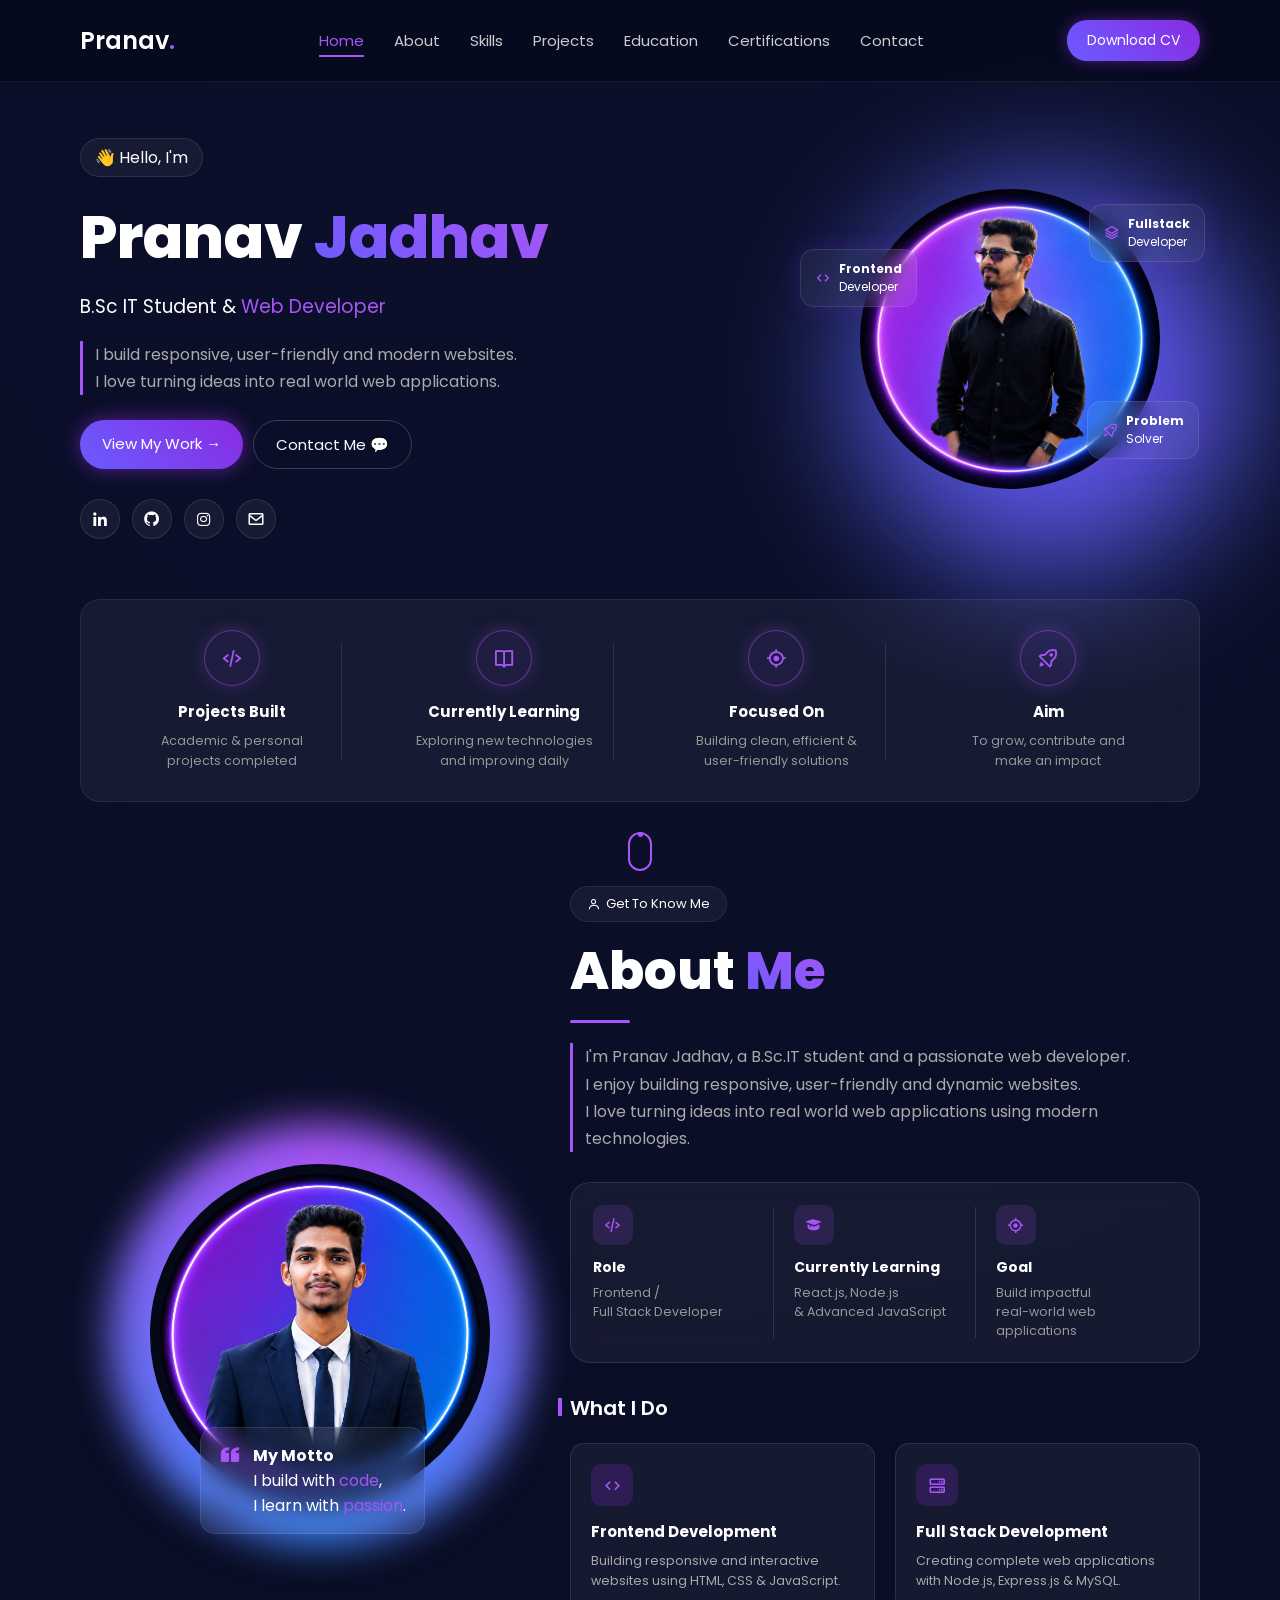
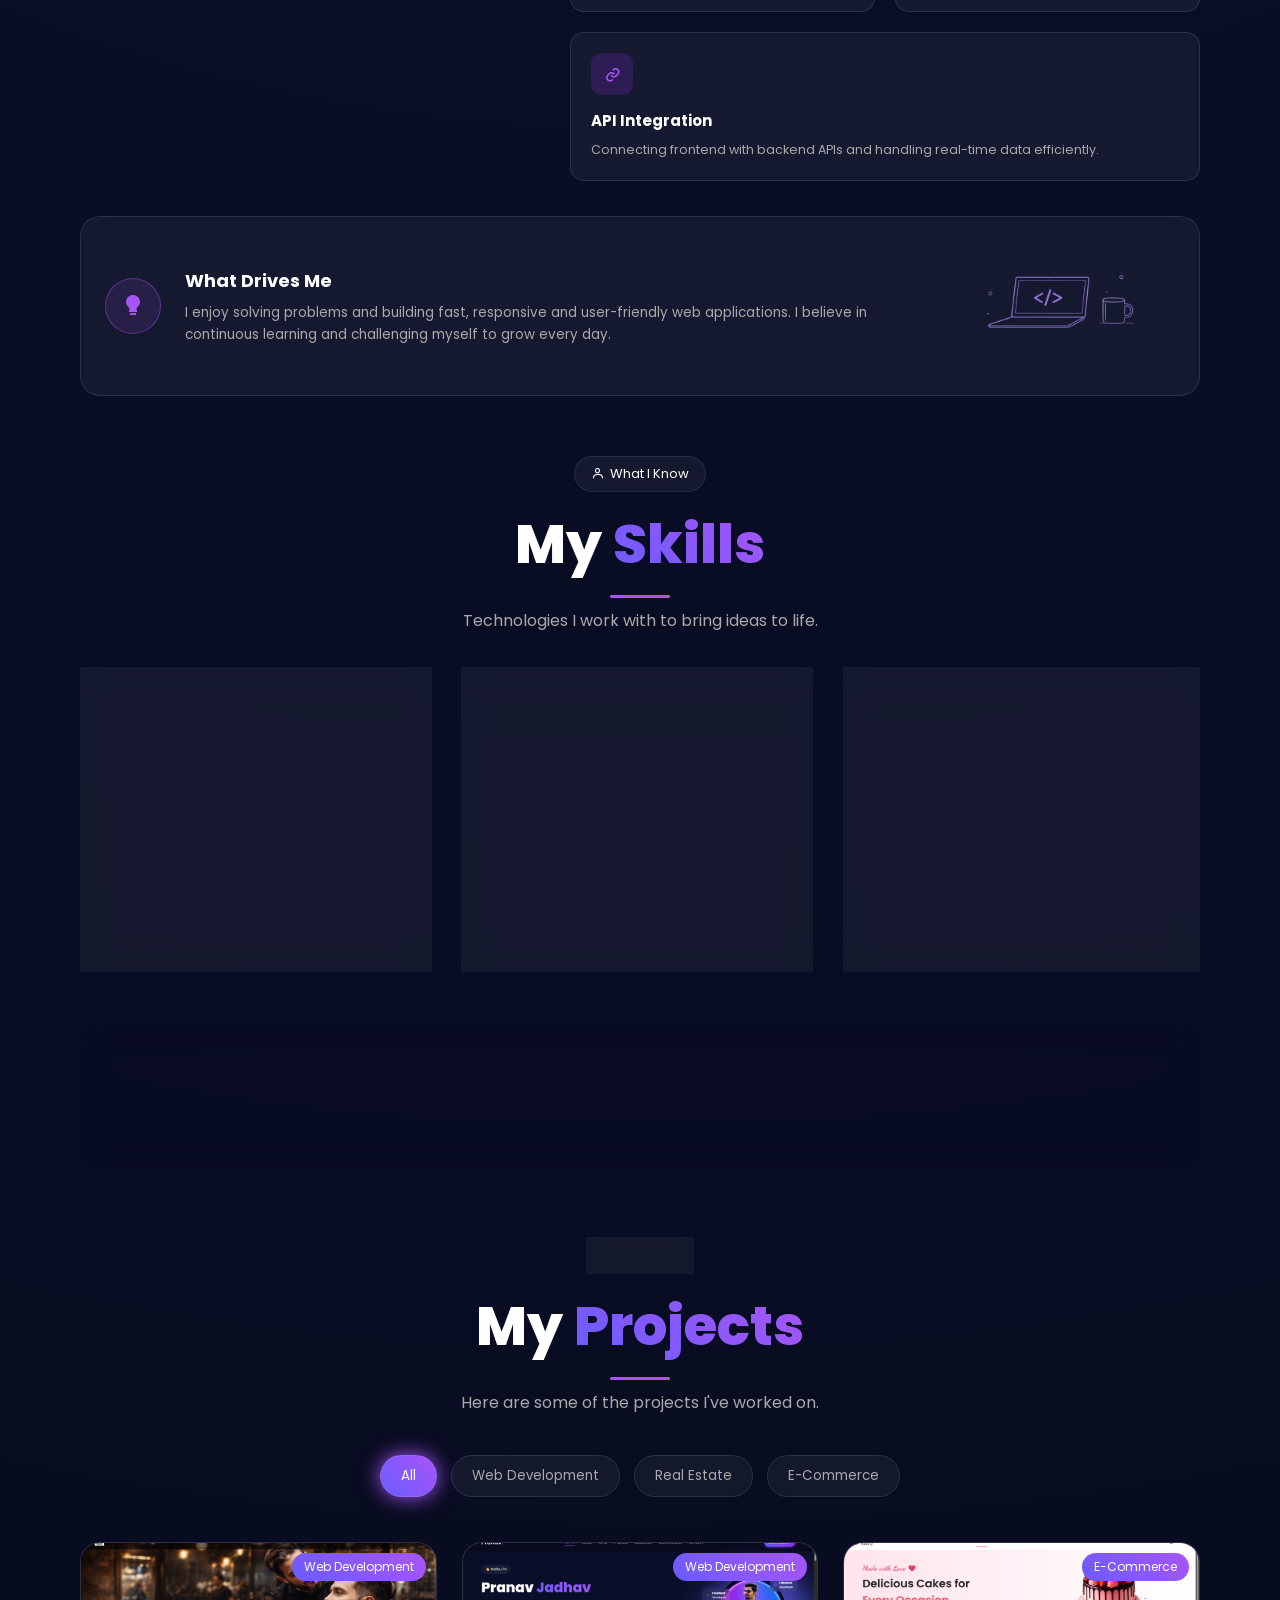
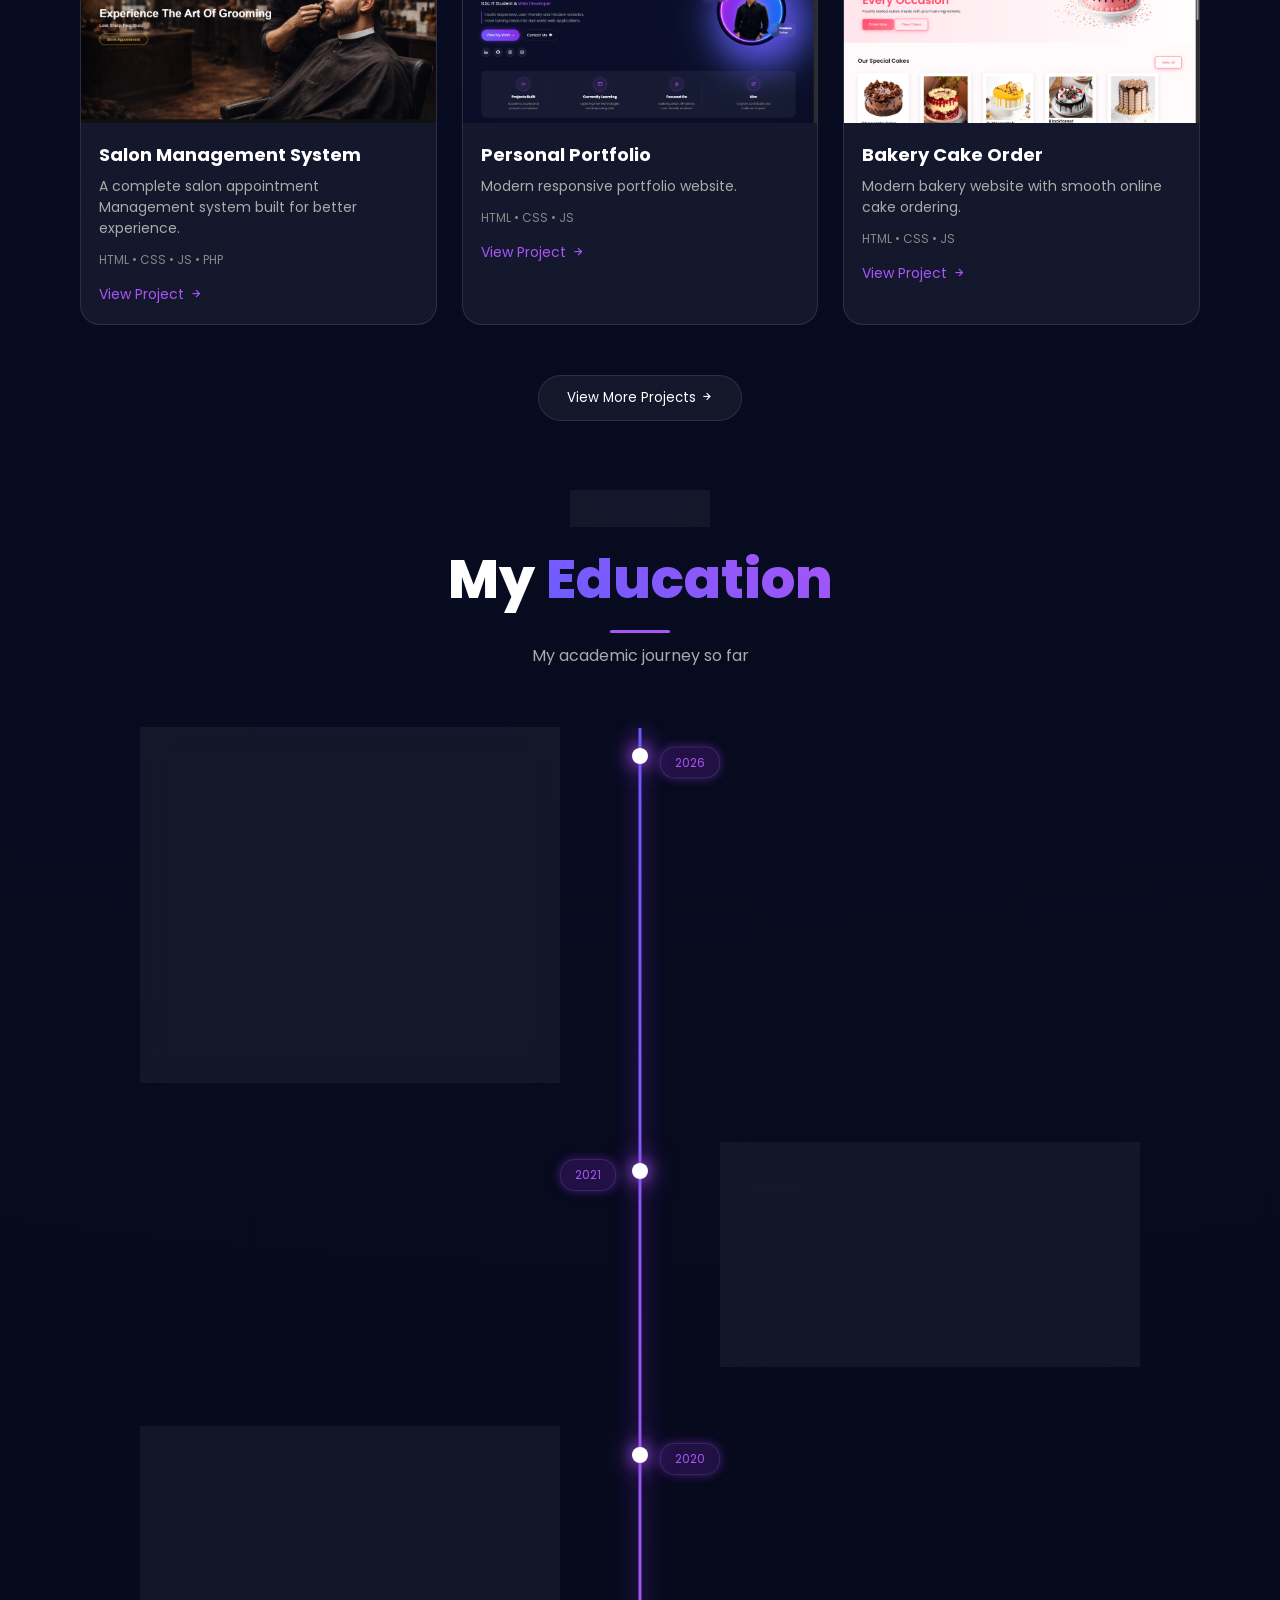
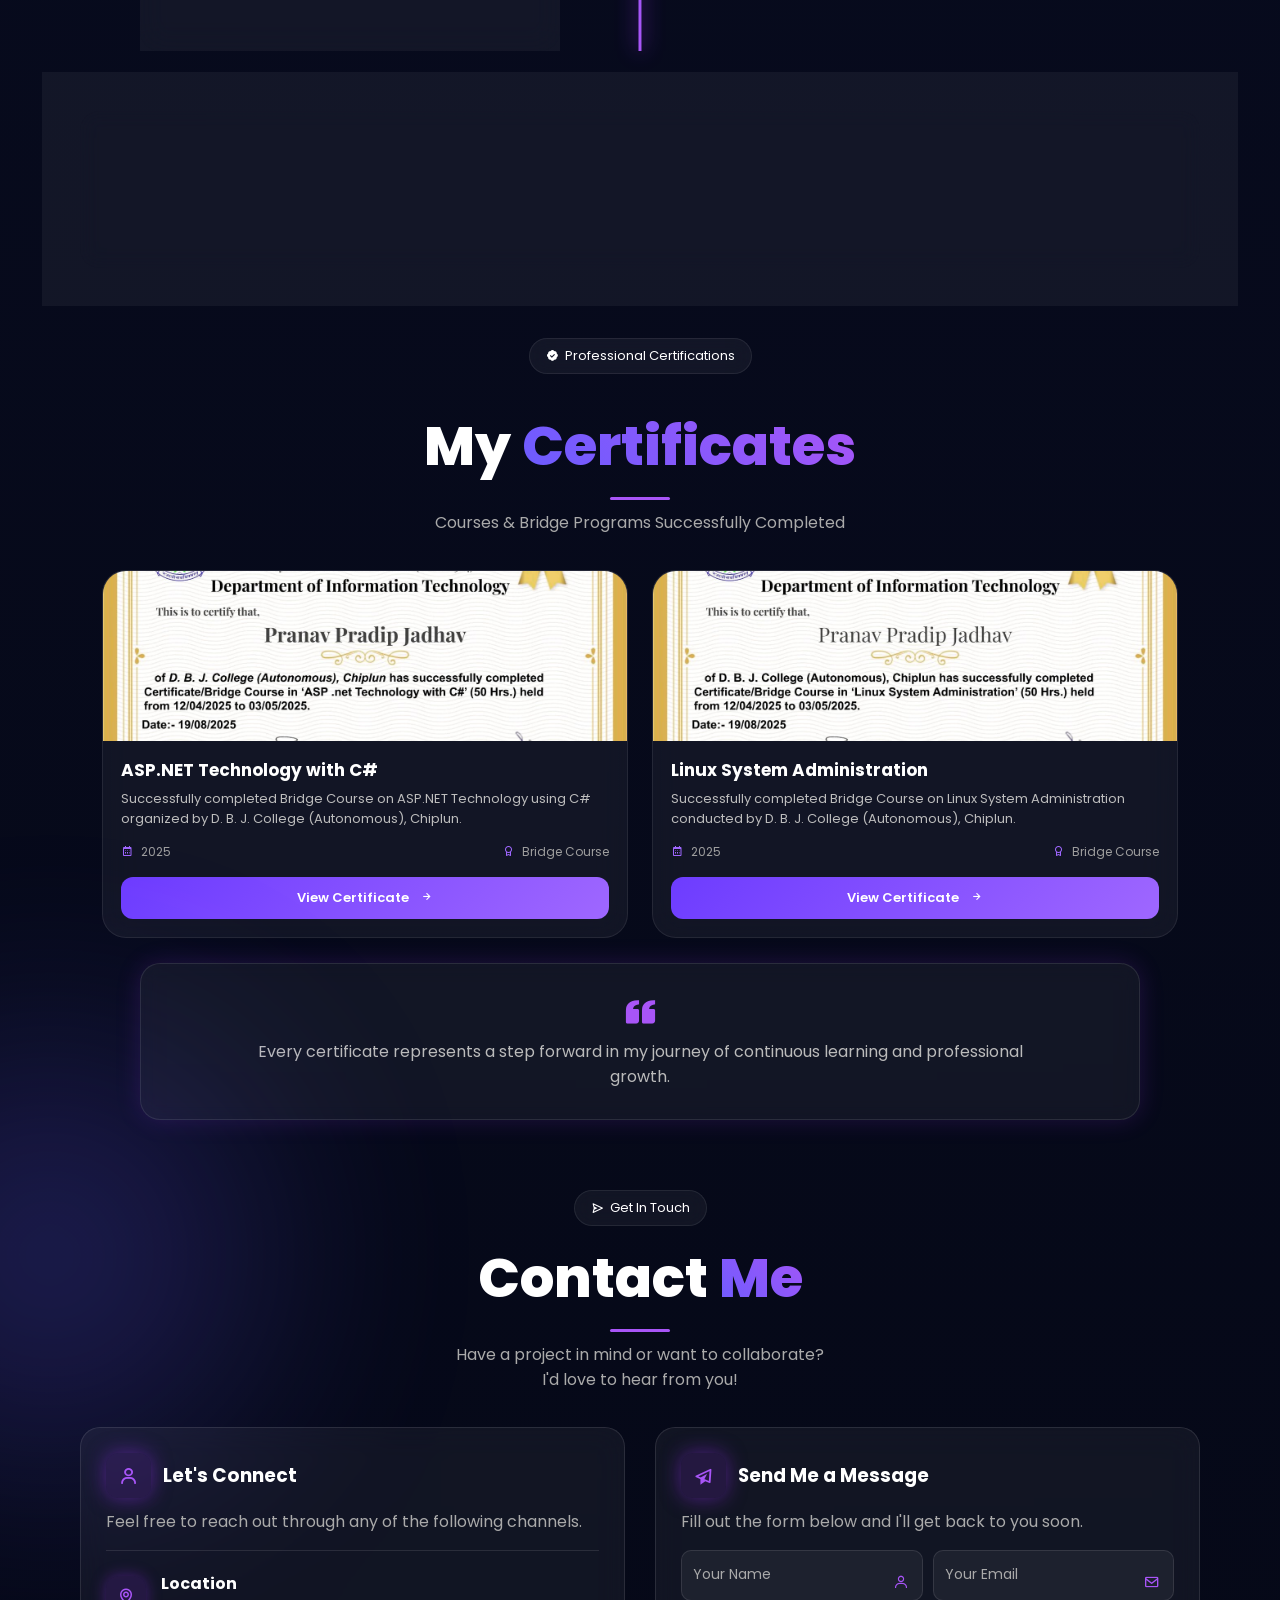
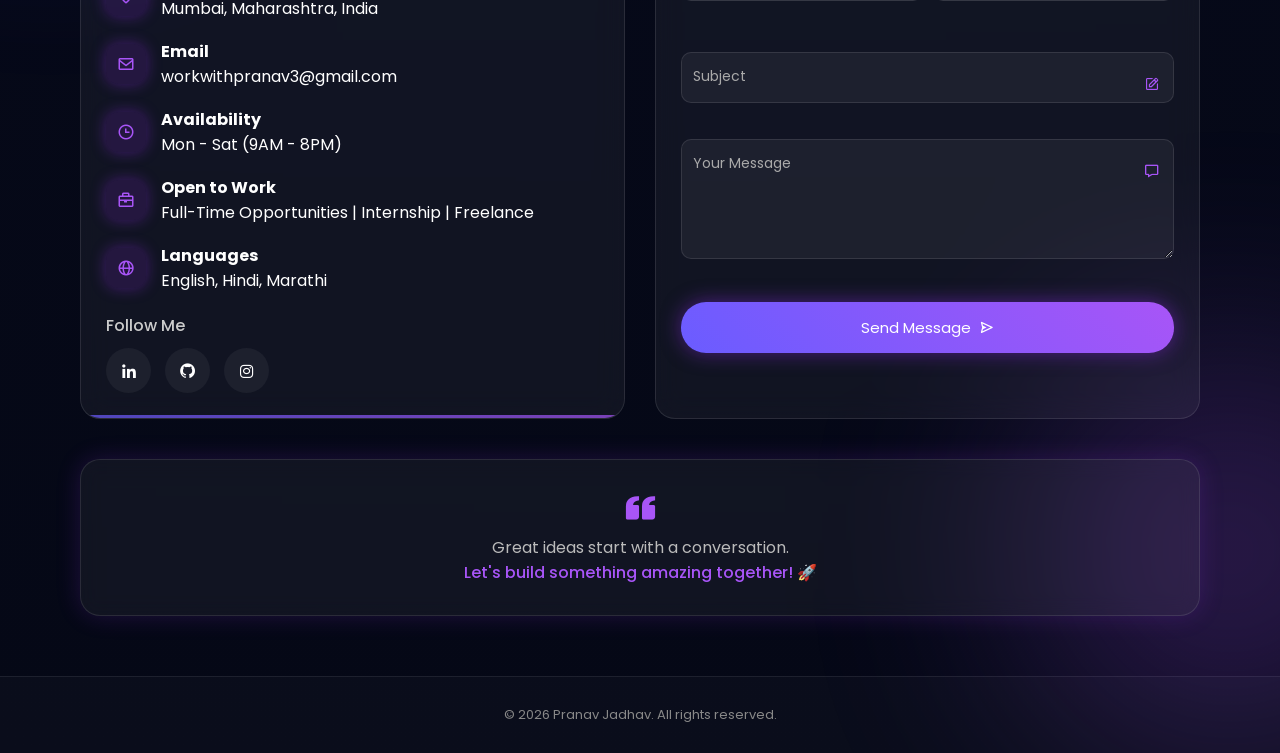
==== index.html @ e4208d4e "Initial Portfolio" ====
<!DOCTYPE html>
<html lang="en">
<head>
<meta charset="UTF-8">
<meta name="viewport" content="width=device-width, initial-scale=1.0">
<title>Pranav Jadhav | Portfolio</title>
<meta name="description" content="Pranav Jadhav — B.Sc IT student & Web Developer. Explore my skills, projects, education and get in touch.">
<link rel="stylesheet" href="style.css">
<link href='https://unpkg.com/boxicons@2.1.4/css/boxicons.min.css' rel='stylesheet'>
</head>
<body>

<!-- ================= PRELOADER ================= -->
<div class="preloader" id="preloader">
  <div class="preloader-content">
    <h2 class="preloader-logo">Pranav<span>.</span></h2>
    <div class="preloader-bar"><span></span></div>
  </div>
</div>

<!-- ================= HEADER ================= -->
<header class="header" id="header">

  <h2 class="logo">Pranav<span>.</span></h2>

  <nav class="navbar" id="navbar">

    <button class="nav-close" id="navClose" aria-label="Close menu">
      <i class='bx bx-x'></i>
    </button>

    <div class="nav-profile">
      <h3 class="nav-profile-name">Pranav Jadhav</h3>
      <div class="nav-profile-divider"><span></span></div>
    </div>

    <div class="nav-links">
      <a href="#home" class="nav-link">
        <span class="nav-link-icon"><i class='bx bxs-home-alt-2'></i></span>
        <span class="nav-link-label">Home</span>
        <i class='bx bx-chevron-right nav-link-arrow'></i>
      </a>
      <a href="#about" class="nav-link">
        <span class="nav-link-icon"><i class='bx bxs-user'></i></span>
        <span class="nav-link-label">About</span>
        <i class='bx bx-chevron-right nav-link-arrow'></i>
      </a>
      <a href="#skills" class="nav-link">
        <span class="nav-link-icon"><i class='bx bx-code-alt'></i></span>
        <span class="nav-link-label">Skills</span>
        <i class='bx bx-chevron-right nav-link-arrow'></i>
      </a>
      <a href="#projects" class="nav-link">
        <span class="nav-link-icon"><i class='bx bxs-folder'></i></span>
        <span class="nav-link-label">Projects</span>
        <i class='bx bx-chevron-right nav-link-arrow'></i>
      </a>
      <a href="#education" class="nav-link">
        <span class="nav-link-icon"><i class='bx bxs-graduation'></i></span>
        <span class="nav-link-label">Education</span>
        <i class='bx bx-chevron-right nav-link-arrow'></i>
      </a>
      <a href="#certifications" class="nav-link">
        <span class="nav-link-icon"><i class='bx bxs-badge-check'></i></span>
        <span class="nav-link-label">Certifications</span>
        <i class='bx bx-chevron-right nav-link-arrow'></i>
      </a>
      <a href="#contact" class="nav-link">
        <span class="nav-link-icon"><i class='bx bxs-paper-plane'></i></span>
        <span class="nav-link-label">Contact</span>
        <i class='bx bx-chevron-right nav-link-arrow'></i>
      </a>
    </div>

    <div class="nav-footer">
      <p>&copy; <span id="navYear"></span> Pranav Jadhav <i class='bx bxs-heart'></i></p>
    </div>

  </nav>

  <div class="header-actions">
    <a href="./images/Pranav-Jadhav_Resume.pdf" download target="_blank" rel="noopener" class="btn"><span class="btn-label">Download CV</span></a>

    <button class="menu-toggle" id="menuToggle" aria-label="Toggle menu">
      <span></span>
      <span></span>
      <span></span>
    </button>
  </div>

</header>

<div class="nav-overlay" id="navOverlay"></div>

<!-- ================= HOME ================= -->
<section id="home" class="home">

  <div class="content">
    <p class="hello">👋 Hello, I'm</p>

    <h1>Pranav <span>Jadhav</span></h1>

    <h3>B.Sc IT Student & <span>Web Developer</span></h3>

    <p class="desc">
      I build responsive, user-friendly and modern websites.<br>
      I love turning ideas into real world web applications.
    </p>

    <div class="buttons">
      <a href="#projects" class="primary">View My Work →</a>
      <a href="#contact" class="secondary">Contact Me 💬</a>
    </div>

    <div class="socials">
      <a href="https://www.linkedin.com/in/pranav-jadhav2005" aria-label="LinkedIn"><i class='bx bxl-linkedin'></i></a>
      <a href="https://github.com/pranavcodesx" aria-label="GitHub"><i class='bx bxl-github'></i></a>
      <a href="#" aria-label="Instagram"><i class='bx bxl-instagram'></i></a>
      <a href="#contact" aria-label="Email"><i class='bx bx-envelope'></i></a>
    </div>
  </div>

  <div class="image-box">
    <img src="images/home.png" alt="Pranav Jadhav">

    <div class="card-row">
      <div class="card card1">
        <i class='bx bx-code'></i>
        <div><b>Frontend</b><br>Developer</div>
      </div>

      <div class="card card2">
        <i class='bx bx-layer'></i>
        <div><b>Fullstack</b><br>Developer</div>
      </div>

      <div class="card card3">
        <i class='bx bx-rocket'></i>
        <div><b>Problem</b><br>Solver</div>
      </div>
    </div>
  </div>

</section>

<!-- STATS -->
<div class="stats">

  <div class="stat">
    <div class="stat-icon"><i class='bx bx-code-alt'></i></div>
    <h4>Projects Built</h4>
    <p>Academic &amp; personal<br>projects completed</p>
  </div>

  <div class="stat">
    <div class="stat-icon"><i class='bx bx-book-open'></i></div>
    <h4>Currently Learning</h4>
    <p>Exploring new technologies<br>and improving daily</p>
  </div>

  <div class="stat">
    <div class="stat-icon"><i class='bx bx-target-lock'></i></div>
    <h4>Focused On</h4>
    <p>Building clean, efficient &amp;<br>user-friendly solutions</p>
  </div>

  <div class="stat">
    <div class="stat-icon"><i class='bx bx-rocket'></i></div>
    <h4>Aim</h4>
    <p>To grow, contribute and<br>make an impact</p>
  </div>

</div>

<div class="scroll"></div>

<!-- ================= ABOUT ================= -->
<section id="about" class="about">

  <div class="about-left">

    <div class="image-box">
      <img src="images/about2.png" alt="Pranav Jadhav profile">
    </div>

    <div class="motto">
      <i class='bx bxs-quote-left'></i>
      <div>
        <h4>My Motto</h4>
        <p>I build with <span>code</span>,<br>I learn with <span>passion</span>.</p>
      </div>
    </div>

  </div>

  <div class="about-right">

    <p class="tag"><i class='bx bx-user'></i> Get To Know Me</p>

    <h1 class="heading">About <span>Me</span></h1>

    <div class="line"></div>

    <p class="desc">
      I'm Pranav Jadhav, a B.Sc.IT student and a passionate web developer.<br>
      I enjoy building responsive, user-friendly and dynamic websites.<br>
      I love turning ideas into real world web applications using modern technologies.
    </p>

    <div class="about-highlights">

      <div class="highlight-item">
        <div class="highlight-icon"><i class='bx bx-code-alt'></i></div>
        <h4>Role</h4>
        <p>Frontend /<br>Full Stack Developer</p>
      </div>

      <div class="highlight-item">
        <div class="highlight-icon"><i class='bx bxs-graduation'></i></div>
        <h4>Currently Learning</h4>
        <p>React.js, Node.js<br>&amp; Advanced JavaScript</p>
      </div>

      <div class="highlight-item">
        <div class="highlight-icon"><i class='bx bx-target-lock'></i></div>
        <h4>Goal</h4>
        <p>Build impactful<br>real-world web applications</p>
      </div>

    </div>

    <h2 class="title">What I Do</h2>

    <div class="services">

      <div class="service">
        <div class="service-icon"><i class='bx bx-code'></i></div>
        <h3>Frontend Development</h3>
        <p>Building responsive and interactive websites using HTML, CSS &amp; JavaScript.</p>
      </div>

      <div class="service">
        <div class="service-icon"><i class='bx bx-server'></i></div>
        <h3>Full Stack Development</h3>
        <p>Creating complete web applications with Node.js, Express.js &amp; MySQL.</p>
      </div>

      <div class="service">
        <div class="service-icon"><i class='bx bx-link'></i></div>
        <h3>API Integration</h3>
        <p>Connecting frontend with backend APIs and handling real-time data efficiently.</p>
      </div>

    </div>

  </div>

</section>

<section class="bottom-section">
  <div class="drives-me">

    <div class="drives-icon"><i class='bx bxs-bulb'></i></div>

    <div class="drives-text">
      <h3>What Drives Me</h3>
      <p>
        I enjoy solving problems and building fast, responsive and user-friendly web applications.
        I believe in continuous learning and challenging myself to grow every day.
      </p>
    </div>

    <div class="drives-illustration">
      <img src="images/laptop.png" alt="What drives me illustration">
    </div>

  </div>
</section>

<!-- ================= SKILLS ================= -->
<section id="skills" class="skills">

  <p class="tag"><i class='bx bx-user'></i> What I Know</p>
  <h1>My <span>Skills</span></h1>
  <div class="line"></div>
  <p class="sub">Technologies I work with to bring ideas to life.</p>

  <div class="skills-container">

    <div class="skill-box">
      <div class="icon-circle"><i class='bx bx-code-alt'></i></div>

      <h3>Frontend Development</h3>

      <div class="tech-grid cols-2">
        <div class="tech-chip"><span class="tech-icon html"><i class='bx bxl-html5'></i></span>HTML5</div>
        <div class="tech-chip"><span class="tech-icon css"><i class='bx bxl-css3'></i></span>CSS3</div>
        <div class="tech-chip"><span class="tech-icon js"><i class='bx bxl-javascript'></i></span>JavaScript</div>
        <div class="tech-chip"><span class="tech-icon tailwind"><i class='bx bxl-tailwind-css'></i></span>Tailwind CSS</div>
      </div>
    </div>

    <div class="skill-box">
      <div class="icon-circle"><i class='bx bx-server'></i></div>

      <h3>Backend Development</h3>

      <div class="tech-grid">
        <div class="tech-chip"><span class="tech-icon mysql">SQL</span>MySQL</div>
        <div class="tech-chip"><span class="tech-icon php"><i class='bx bxl-php'></i></span>PHP</div>
        <div class="tech-chip"><span class="tech-icon dotnet">.NET</span>.NET (C#)</div>
        <div class="tech-chip"><span class="tech-icon node"><i class='bx bxl-nodejs'></i></span>Node.js</div>
      </div>
    </div>

    <div class="skill-box">
      <div class="icon-circle"><i class='bx bx-wrench'></i></div>

      <h3>Tools & Technologies</h3>

      <div class="tech-grid">
        <div class="tech-chip"><span class="tech-icon git"><i class='bx bxl-git'></i></span>Git</div>
        <div class="tech-chip"><span class="tech-icon github"><i class='bx bxl-github'></i></span>GitHub</div>
        <div class="tech-chip"><span class="tech-icon vscode"><i class='bx bxl-visual-studio'></i></span>VS Code</div>
        <div class="tech-chip"><span class="tech-icon linux"><i class='bx bxl-tux'></i></span>Linux</div>
        <div class="tech-chip"><span class="tech-icon xampp">XA</span>XAMPP</div>
      </div>
    </div>

  </div>

  <div class="soft">

    <div class="soft-left">
      <i class='bx bx-star'></i>
      <div>
        <h4>Core Strengths</h4>
        <p>These are the skills that help me build better and deliver impact.</p>
      </div>
    </div>

    <div class="soft-right">
      <div class="soft-item"><i class='bx bx-brain'></i><p>Problem Solving</p></div>
      <div class="soft-item"><i class='bx bx-code-alt'></i><p>Clean Code</p></div>
      <div class="soft-item"><i class='bx bx-chat'></i><p>Communication</p></div>
      <div class="soft-item"><i class='bx bx-group'></i><p>Teamwork</p></div>
      <div class="soft-item"><i class='bx bx-time'></i><p>Time Management</p></div>
      <div class="soft-item"><i class='bx bx-refresh'></i><p>Adaptability</p></div>
    </div>

  </div>

</section>

<!-- ================= PROJECTS ================= -->
<section id="projects" class="projects">

  <p class="tag"><i class='bx bx-folder'></i> My Work</p>
  <h1>My <span>Projects</span></h1>
  <div class="line"></div>
  <p class="sub">Here are some of the projects I've worked on.</p>

  <div class="filters">
    <button class="active" data-filter="all">All</button>
    <button data-filter="web">Web Development</button>
    <button data-filter="real estate">Real Estate</button>
    <button data-filter="E-Commerce">E-Commerce</button>
  </div>

  <div class="projects-container" id="projectsContainer">

    <div class="project-card" data-category="web">
      <div class="img-box">
        <img src="images/salon.png" alt="Salon Management System" loading="lazy">
        <span class="badge">Web Development</span>
      </div>
      <div class="content">
        <h3>Salon Management System</h3>
        <p>A complete salon appointment Management system built for better experience.</p>
        <div class="tech">HTML • CSS • JS • PHP</div>
        <button type="button" class="link view-project-btn" data-link="">View Project <i class='bx bx-right-arrow-alt'></i></button>
      </div>
    </div>

    <div class="project-card" data-category="web">
      <div class="img-box">
        <img src="images/portfolio.png" alt="Personal Portfolio" loading="lazy">
        <span class="badge">Web Development</span>
      </div>
      <div class="content">
        <h3>Personal Portfolio</h3>
        <p>Modern responsive portfolio website.</p>
        <div class="tech">HTML • CSS • JS</div>
        <button type="button" class="link view-project-btn" data-link="">View Project <i class='bx bx-right-arrow-alt'></i></button>
      </div>
    </div>

    <div class="project-card" data-category="E-Commerce">
      <div class="img-box">
        <img src="images/bakery.png" alt="Bakery Cake Order" loading="lazy">
        <span class="badge">E-Commerce</span>
      </div>
      <div class="content">
        <h3>Bakery Cake Order</h3>
        <p>Modern bakery website with smooth online cake ordering.</p>
        <div class="tech">HTML • CSS • JS</div>
        <button type="button" class="link view-project-btn" data-link="">View Project <i class='bx bx-right-arrow-alt'></i></button>
      </div>
    </div>

    <div class="project-card" data-category="real estate">
      <div class="img-box">
        <img src="images/villa%20website.png" alt="Luxury Villa Website" loading="lazy">
        <span class="badge">Real Estate</span>
      </div>
      <div class="content">
        <h3>Luxury Villa Website</h3>
        <p>A premium luxury villa booking website with immersive 3D animations, cinematic UI and fully responsive design.</p>
        <div class="tech">HTML • CSS • GSAP • Lenis</div>
        <button type="button" class="link view-project-btn" data-link="">View Project <i class='bx bx-right-arrow-alt'></i></button>
      </div>
    </div>

  </div>

  <div class="view-more" id="viewMoreWrap">
    <button type="button" id="viewMoreBtn">View More Projects <i class='bx bx-right-arrow-alt'></i></button>
  </div>

  <!-- PROJECT DETAIL MODAL -->
  <div class="modal" id="projectModal">
    <div class="modal-content">
      <div class="modal-header">
        <h2 id="projectModalTitle">Project Title</h2>
        <button class="close-modal" id="closeProjectModal" type="button" aria-label="Close">
          <i class='bx bx-x'></i>
        </button>
      </div>

      <div class="modal-body project-modal-body">
        <img src="" id="projectModalImage" alt="">

        <div class="project-modal-info">
          <span class="badge" id="projectModalBadge"></span>
          <p id="projectModalDesc"></p>
          <div class="tech" id="projectModalTech"></div>
          <a href="#" id="projectModalLink" class="primary" target="_blank" rel="noopener">
            Visit Live Site <i class='bx bx-link-external'></i>
          </a>
        </div>
      </div>
    </div>
  </div>

</section>


<!-- ================= EDUCATION ================= -->
<section id="education" class="education">

  <p class="tag"><i class='bx bxs-graduation'></i> My Education</p>
  <h1>My <span>Education</span></h1>
  <div class="line"></div>
  <p class="sub">My academic journey so far</p>

  <div class="timeline">

    <div class="timeline-item left">
      <div class="content">
        <i class='bx bxs-graduation'></i>

        <div class="status-badge graduated">
          <i class='bx bxs-check-circle'></i>
          Graduated
        </div>

        <h3>B.Sc in Information Technology</h3>
        <span>2023 - 2026</span>
        <p>D. B. J. College (Autonomous), Chiplun</p>
        <p>
          Successfully completed Bachelor of Science in Information Technology.
          Built a strong foundation in programming, database management,
          software development and modern web technologies through academic
          learning and practical projects.
        </p>

        <div class="cgpa-box">
          <i class='bx bxs-star'></i>
          <strong>CGPA:</strong> 8.33+
        </div>
      </div>

      <div class="dot"></div>
      <div class="label present">2026</div>
    </div>

    <div class="timeline-item right">
      <div class="content">
        <i class='bx bxs-school'></i>
        <h3>Higher Secondary Certificate (HSC)</h3>
        <span>2021 - 2023</span>
        <p>Jr.College Shirgaon, Chiplun</p>
        <p>Successfully completed Higher Secondary Certificate (Science Stream).</p>
        <div class="status-badge completed">
          <i class='bx bxs-check-circle'></i>
          Completed
        </div>
      </div>
      <div class="dot"></div>
      <div class="label">2021</div>
    </div>

    <div class="timeline-item left">
      <div class="content">
        <i class='bx bxs-book'></i>
        <h3>Secondary School Certificate (SSC)</h3>
        <span>2020 - 2021</span>
        <p>M. A. Agvekar Highschool, Alore</p>
        <p>Successfully completed Secondary School Certificate with good academic performance.</p>
        <div class="status-badge completed">
          <i class='bx bxs-check-circle'></i>
          Completed
        </div>
      </div>
      <div class="dot"></div>
      <div class="label">2020</div>
    </div>

  </div>

  <div class="quote">
    <i class='bx bxs-quote-left'></i>
    <p>
      Education is the passport to the future,<br>
      <span>for tomorrow belongs to those who prepare for it today.</span>
    </p>
  </div>

</section>

<!-- ================= CERTIFICATIONS ================= -->
<section id="certifications" class="certificate-section">

  <div class="section-title">
    <p class="tag"><i class='bx bxs-badge-check'></i> Professional Certifications</p>
    <h1>My <span>Certificates</span></h1>
    <div class="line"></div>
    <p class="sub">Courses & Bridge Programs Successfully Completed</p>
  </div>

  <div class="certificate-grid">

    <div class="certificate-card">
      <div class="certificate-image">
        <img src="images/aspnet-certificate.jpg" alt="ASP.NET Certificate" loading="lazy">
      </div>

      <div class="certificate-content">
        <h3>ASP.NET Technology with C#</h3>
        <p>
          Successfully completed Bridge Course on
          ASP.NET Technology using C# organized by
          D. B. J. College (Autonomous), Chiplun.
        </p>

        <div class="certificate-info">
          <span><i class='bx bx-calendar'></i> 2025</span>
          <span><i class='bx bx-award'></i> Bridge Course</span>
        </div>

        <button class="view-btn" type="button" data-title="ASP.NET Technology with C#" data-image="images/aspnet-certificate.jpg">
          View Certificate
          <i class='bx bx-right-arrow-alt'></i>
        </button>
      </div>
    </div>

    <div class="certificate-card">
      <div class="certificate-image">
        <img src="images/linux-certificate.jpg" alt="Linux Certificate" loading="lazy">
      </div>

      <div class="certificate-content">
        <h3>Linux System Administration</h3>
        <p>
          Successfully completed Bridge Course on
          Linux System Administration conducted by
          D. B. J. College (Autonomous), Chiplun.
        </p>

        <div class="certificate-info">
          <span><i class='bx bx-calendar'></i> 2025</span>
          <span><i class='bx bx-award'></i> Bridge Course</span>
        </div>

        <button class="view-btn" type="button" data-title="Linux System Administration" data-image="images/linux-certificate.jpg">
          View Certificate
          <i class='bx bx-right-arrow-alt'></i>
        </button>
      </div>
    </div>

  </div>

  <div class="modal" id="imageModal">
    <div class="modal-content">
      <div class="modal-header">
        <h2 id="modalTitle">Certificate Preview</h2>
        <button class="close-modal" id="closeCertModal" type="button" aria-label="Close">
          <i class='bx bx-x'></i>
        </button>
      </div>

      <div class="modal-body">
        <img src="" id="modalImage" alt="Certificate">
      </div>

      <div class="modal-footer">
        <button id="prevBtn" type="button"><i class='bx bx-chevron-left'></i> Previous</button>
        <button id="nextBtn" type="button">Next <i class='bx bx-chevron-right'></i></button>
      </div>
    </div>
  </div>

</section>

<section class="quote cert-quote">
  <i class='bx bxs-quote-left'></i>
  <p>
    Every certificate represents a step forward in my
    journey of continuous learning and professional growth.
  </p>
</section>

<!-- ================= CONTACT ================= -->
<section id="contact" class="contact">

  <div class="bg-glow left"></div>
  <div class="bg-glow right"></div>

  <p class="tag"><i class='bx bx-send'></i> Get In Touch</p>

  <h1>Contact <span>Me</span></h1>
  <div class="line"></div>

  <p class="sub">
    Have a project in mind or want to collaborate?<br>
    I'd love to <span>hear from you!</span>
  </p>

  <div class="contact-container">

    <!-- LEFT CARD -->
    <div class="left-box">

      <div class="title">
        <div class="title-icon"><i class='bx bx-user'></i></div>
        <h3>Let's Connect</h3>
      </div>

      <p class="desc">Feel free to reach out through any of the following channels.</p>

      <div class="divider"></div>

      <div class="info">
        <div class="icon"><i class='bx bx-map'></i></div>
        <div>
          <h4>Location</h4>
          <p>Mumbai, Maharashtra, India</p>
        </div>
      </div>

      <div class="info">
        <div class="icon"><i class='bx bx-envelope'></i></div>
        <div>
          <h4>Email</h4>
          <p>workwithpranav3@gmail.com</p>
        </div>
      </div>

      <div class="info">
        <div class="icon"><i class='bx bx-time'></i></div>
        <div>
          <h4>Availability</h4>
          <p>Mon - Sat (9AM - 8PM)</p>
        </div>
      </div>

      <div class="info">
        <div class="icon"><i class='bx bx-briefcase'></i></div>
        <div>
          <h4>Open to Work</h4>
          <p>Full-Time Opportunities | Internship | Freelance</p>
        </div>
      </div>

      <div class="info">
        <div class="icon"><i class='bx bx-globe'></i></div>
        <div>
          <h4>Languages</h4>
          <p>English, Hindi, Marathi</p>
        </div>
      </div>

      <h4 class="follow">Follow Me</h4>

      <div class="social">
        <a href="https://www.linkedin.com/in/pranav-jadhav2005" aria-label="LinkedIn"><i class='bx bxl-linkedin'></i></a>
        <a href="https://github.com/pranavcodesx" aria-label="GitHub"><i class='bx bxl-github'></i></a>
        <a href="#" aria-label="Instagram"><i class='bx bxl-instagram'></i></a>
        <!-- WhatsApp icon disabled for now - number not ready to share publicly. Uncomment and add your number/link to re-enable.
        <a href="#" aria-label="WhatsApp"><i class='bx bxl-whatsapp'></i></a>
        -->
      </div>

    </div>

    <!-- RIGHT FORM -->
    <div class="right-box">

      <div class="title">
        <div class="title-icon"><i class='bx bx-paper-plane'></i></div>
        <h3>Send Me a Message</h3>
      </div>

      <p class="desc">Fill out the form below and I'll get back to you soon.</p>

      <form id="contactForm" novalidate>

        <input type="hidden" name="_subject" value="New message from portfolio contact form">

        <!-- Honeypot: hidden from real users, catches spam bots. Formspree auto-discards submissions where this is filled. -->
        <input type="text" name="_gotcha" style="display:none" tabindex="-1" autocomplete="off">
        <input type="text" name="_gotcha" class="honeypot" tabindex="-1" autocomplete="off" aria-hidden="true">

        <div class="input-row">

          <div class="input-box">
            <input type="text" id="name" name="name" autocomplete="name" placeholder=" ">
            <label>Your Name</label>
            <i class='bx bx-user'></i>
            <small class="error-msg" id="nameError"></small>
          </div>

          <div class="input-box">
            <input type="email" id="email" name="email" autocomplete="email" placeholder=" ">
            <label>Your Email</label>
            <i class='bx bx-envelope'></i>
            <small class="error-msg" id="emailError"></small>
          </div>

        </div>

        <div class="input-box full">
          <input type="text" id="subject" name="message_subject" placeholder=" ">
          <label>Subject</label>
          <i class='bx bx-edit'></i>
          <small class="error-msg" id="subjectError"></small>
        </div>

        <div class="input-box full textarea">
          <textarea id="message" name="message" placeholder=" "></textarea>
          <label>Your Message</label>
          <i class='bx bx-message'></i>
          <small class="error-msg" id="messageError"></small>
        </div>

        <button class="send-btn" type="submit">
          <span>Send Message</span>
          <i class='bx bx-send'></i>
        </button>

        <p class="form-status" id="formStatus"></p>

      </form>

    </div>

  </div>

  <div class="quote">
    <i class='bx bxs-quote-left'></i>
    <p>
      Great ideas start with a conversation.<br>
      <span>Let's build something amazing together! 🚀</span>
    </p>
  </div>

</section>

<!-- ================= FOOTER ================= -->
<footer class="footer">
  <div class="footer-bottom">
    <p>&copy; <span id="year"></span> Pranav Jadhav. All rights reserved.</p>
  </div>
</footer>

<button class="back-to-top" id="backToTop" aria-label="Back to top">
  <i class='bx bx-up-arrow-alt'></i>
</button>

<script src="script.js"></script>

</body>
</html>
---- style.css ----
/* =========================================================
   GOOGLE FONT
========================================================= */
@import url('https://fonts.googleapis.com/css2?family=Poppins:wght@300;400;500;600;800&display=swap');

*{
  margin:0;
  padding:0;
  box-sizing:border-box;
  font-family:'Poppins', sans-serif;
}

html{
  scroll-behavior:smooth;
  overflow-x:hidden;
  max-width:100%;
}

body{
  background: radial-gradient(circle at top,#0b0f2a,#050816);
  color:white;
  overflow-x:hidden;
  opacity:0;
  padding-top:88px;
  transition: opacity .5s ease;
}

body.loaded{
  opacity:1;
}

/* =========================================================
   PRELOADER
========================================================= */
.preloader{
  position:fixed;
  inset:0;
  z-index:99999;
  display:flex;
  align-items:center;
  justify-content:center;
  background:radial-gradient(circle at center,#0b0f2a,#050816);
  transition:opacity .6s ease, visibility .6s ease;
}

.preloader.hide{
  opacity:0;
  visibility:hidden;
  pointer-events:none;
}

.preloader-content{
  text-align:center;
}

.preloader-logo{
  font-size:36px;
  font-weight:800;
  color:#fff;
  letter-spacing:.5px;
  opacity:0;
  animation:preloaderFadeUp .7s ease forwards;
}

.preloader-logo span{
  display:inline-block;
  color:#a855f7;
  animation:preloaderPulse 1.1s ease-in-out infinite;
}

@keyframes preloaderFadeUp{
  from{ opacity:0; transform:translateY(14px); }
  to{ opacity:1; transform:translateY(0); }
}

@keyframes preloaderPulse{
  0%,100%{ opacity:1; transform:scale(1); }
  50%{ opacity:.4; transform:scale(1.3); }
}

.preloader-bar{
  width:140px;
  height:3px;
  background:rgba(255,255,255,.1);
  border-radius:10px;
  margin:20px auto 0;
  overflow:hidden;
}

.preloader-bar span{
  display:block;
  height:100%;
  width:0%;
  background:linear-gradient(90deg,#6a5cff,#a855f7);
  border-radius:10px;
  box-shadow:0 0 12px rgba(168,85,247,.7);
  animation:preloaderProgress 1s ease forwards;
}

@keyframes preloaderProgress{
  to{ width:100%; }
}

body.menu-open{
  overflow:hidden;
}

a{
  color:inherit;
}

img{
  max-width:100%;
  display:block;
}

/* Offset anchored sections so the sticky header doesn't cover the heading */
section[id]{
  scroll-margin-top:90px;
}

/* =========================================================
   HEADER / NAVBAR
========================================================= */
.header{
  position:fixed;
  top:0;
  left:0;
  width:100%;
  z-index:1000;
  display:flex;
  justify-content:space-between;
  align-items:center;
  padding:20px 80px;
  background:rgba(5,8,22,.55);
  backdrop-filter:blur(14px);
  -webkit-backdrop-filter:blur(14px);
  border-bottom:1px solid rgba(255,255,255,.06);
  transition:.35s ease;
}

.header.scrolled{
  background:rgba(5,8,22,.88);
  backdrop-filter:blur(16px);
  -webkit-backdrop-filter:blur(16px);
  box-shadow:0 8px 30px rgba(0,0,0,.35);
  padding:14px 80px;
}

.logo{
  font-size:24px;
  font-weight:600;
  white-space:nowrap;
}

.logo span{
  color:#a855f7;
}

.navbar{
  display:flex;
  align-items:center;
}

.nav-links{
  display:flex;
  align-items:center;
}

/* Sidebar-only elements: hidden on desktop, revealed in the mobile panel */
.nav-close,
.nav-profile,
.nav-footer,
.nav-link-icon{
  display:none;
}

.navbar .nav-link-arrow{
  display:none;
}

.navbar a{
  margin:0 15px;
  text-decoration:none;
  color:#ccc;
  position:relative;
  transition:0.3s;
  font-size:15px;
}

.navbar a:hover,
.navbar a.active{
  color:#a855f7;
}

.navbar a::after{
  content:"";
  position:absolute;
  width:0%;
  height:2px;
  background:#a855f7;
  left:0;
  bottom:-5px;
  transition:0.3s;
}

.navbar a:hover::after,
.navbar a.active::after{
  width:100%;
}

.header-actions{
  display:flex;
  align-items:center;
  gap:16px;
}

/* BUTTON */
.btn{
  display:inline-block;
  position:relative;
  overflow:hidden;
  background:linear-gradient(45deg,#6a5cff,#8a2be2);
  border:none;
  padding:10px 20px;
  border-radius:20px;
  color:white;
  cursor:pointer;
  transition:transform .15s ease, box-shadow .3s ease;
  transform-style:preserve-3d;
  will-change:transform;
  box-shadow:0 0 15px rgba(138,43,226,0.5);
  font-size:14px;
  white-space:nowrap;
  text-decoration:none;
}

.btn::before{
  content:"";
  position:absolute;
  top:0;
  left:-75%;
  width:50%;
  height:100%;
  background:linear-gradient(120deg, transparent, rgba(255,255,255,.55), transparent);
  transform:skewX(-20deg);
  transition:left .65s ease;
  pointer-events:none;
}

.btn:hover::before{
  left:130%;
}

.btn:hover{
  box-shadow:0 12px 34px rgba(138,43,226,.75);
}

.btn-label{
  position:relative;
  display:inline-flex;
  align-items:center;
  gap:6px;
}

.btn-ripple{
  position:absolute;
  border-radius:50%;
  background:rgba(255,255,255,.7);
  transform:scale(0);
  animation:btnRipple .65s ease-out forwards;
  pointer-events:none;
}

@keyframes btnRipple{
  to{
    transform:scale(3.2);
    opacity:0;
  }
}

.btn.success{
  background:linear-gradient(45deg,#22c55e,#16a34a);
  box-shadow:0 0 20px rgba(34,197,94,.6);
}

.btn.success i{
  animation:btnCheckPop .4s ease;
}

@keyframes btnCheckPop{
  0%{ transform:scale(0); opacity:0; }
  60%{ transform:scale(1.3); opacity:1; }
  100%{ transform:scale(1); }
}

/* MOBILE MENU TOGGLE */
.menu-toggle{
  display:none;
  flex-direction:column;
  align-items:center;
  justify-content:center;
  gap:5px;
  width:42px;
  height:42px;
  padding:0;
  border-radius:10px;
  border:1px solid rgba(255,255,255,.1);
  background:rgba(255,255,255,.05);
  cursor:pointer;
  transition:.3s;
}

.menu-toggle:hover{
  border-color:rgba(168,85,247,.4);
  background:rgba(168,85,247,.08);
}

.menu-toggle span{
  display:block;
  width:20px;
  height:2px;
  border-radius:2px;
  background:#fff;
  transition:transform .3s ease, opacity .2s ease;
}

.menu-toggle.active span:nth-child(1){
  transform:translateY(7px) rotate(45deg);
}

.menu-toggle.active span:nth-child(2){
  opacity:0;
}

.menu-toggle.active span:nth-child(3){
  transform:translateY(-7px) rotate(-45deg);
}

.nav-overlay{
  display:none;
  position:fixed;
  inset:0;
  background:rgba(0,0,0,.6);
  z-index:998;
  opacity:0;
  visibility:hidden;
  transition:.3s;
}

.nav-overlay.active{
  opacity:1;
  visibility:visible;
}

/* =========================================================
   SHARED SECTION COMPONENTS (tag / heading / line / sub / desc / quote)
========================================================= */
.tag{
  display:inline-flex;
  align-items:center;
  gap:6px;
  background:rgba(255,255,255,0.05);
  padding:7px 16px;
  border-radius:20px;
  margin-bottom:10px;
  font-size:13px;
  border:1px solid rgba(255,255,255,.08);
  backdrop-filter:blur(10px);
}

h1{
  font-size:55px;
  font-weight:800;
}

h1 span{
  background:linear-gradient(45deg,#6a5cff,#a855f7);
  -webkit-background-clip:text;
  -webkit-text-fill-color:transparent;
}

.line{
  width:60px;
  height:3px;
  background:#a855f7;
  margin:10px auto;
  border-radius:20px;
}

.sub{
  color:#aaa;
  margin-bottom:35px;
}

.desc{
  color:#aaa;
  line-height:1.7;
}

.quote{
  margin-top:40px;
  padding:30px;
  border-radius:20px;
  background:rgba(255,255,255,0.05);
  backdrop-filter:blur(10px);
  border:1px solid rgba(255,255,255,0.1);
  box-shadow:0 0 25px rgba(138,43,226,0.2);
  text-align:center;
  position:relative;
}

.quote i{
  font-size:35px;
  color:#a855f7;
  display:block;
  margin-bottom:10px;
}

.quote p{
  color:#bbb;
  max-width:800px;
  margin:0 auto;
}

.quote span{
  color:#a855f7;
  font-weight:500;
}

.cert-quote{
  margin:0 auto 35px;
  max-width:1000px;
}

/* =========================================================
   HOME
========================================================= */
.home{
  display:flex;
  align-items:center;
  justify-content:space-between;
  padding:50px 80px 40px;
  gap:40px;
}

.home .content{
  max-width:500px;
}

.hello{
  background:rgba(255,255,255,0.05);
  padding:6px 14px;
  border-radius:20px;
  border:1px solid rgba(255,255,255,0.1);
  backdrop-filter: blur(10px);
  margin-bottom:15px;
  display: inline-flex;
  width: fit-content;
}

.home h1{
  font-size:60px;
  font-weight:800;
}

.home h3{
  margin:10px 0;
  font-weight:400;
}

.home h3 span{
  color:#a855f7;
}

.home .desc{
  margin:20px 0;
  border-left:3px solid #a855f7;
  padding-left:12px;
}

.buttons{
  margin-top:25px;
  display:flex;
  flex-wrap:wrap;
  gap:10px;
}

.primary,
.secondary{
  display:inline-block;
  text-decoration:none;
  font-size:15px;
}

.primary{
  background:linear-gradient(45deg,#6a5cff,#8a2be2);
  border:none;
  padding:12px 22px;
  border-radius:30px;
  cursor:pointer;
  transition:0.3s;
  box-shadow:0 0 20px rgba(138,43,226,0.6);
  color:#fff;
}

.primary:hover{
  transform:translateY(-5px);
  box-shadow:0 0 30px rgba(138,43,226,0.9);
}

.secondary{
  background:transparent;
  border:1px solid rgba(255,255,255,0.2);
  padding:12px 22px;
  border-radius:30px;
  color:white;
  cursor:pointer;
  backdrop-filter: blur(10px);
  transition:0.3s;
}

.secondary:hover{
  background:rgba(138,43,226,0.2);
}

.socials{
  display:flex;
  margin-top:30px;
}

.socials a{
  width:40px;
  height:40px;
  display:flex;
  align-items:center;
  justify-content:center;
  margin-right:12px;
  border-radius:50%;
  background:rgba(255,255,255,0.05);
  border:1px solid rgba(255,255,255,0.1);
  cursor:pointer;
  transition:0.3s;
  text-decoration:none;
  font-size:18px;
}

.socials a:hover{
  background:#8a2be2;
  transform:scale(1.2);
  box-shadow:0 0 15px #8a2be2;
}

/* RIGHT IMAGE (home) */
.home .image-box{
  position:relative;
  right: 40px;
  flex-shrink:0;
}

.home .image-box::before{
  content:"";
  position:absolute;
  width:380px;
  height:380px;
  border-radius:50%;
  background: radial-gradient(circle,#7c3aed,#3b82f6);
  filter: blur(70px);
  z-index:0;
  animation: pulse 4s infinite;
}

.home .image-box img{
  width:300px;
  border-radius:50%;
  position:relative;
  z-index:2;
}

.card{
  position:absolute;
  display:flex;
  align-items:center;
  gap:8px;
  padding:10px 14px;
  border-radius:14px;
  background:rgba(255,255,255,0.05);
  border:1px solid rgba(255,255,255,0.1);
  backdrop-filter: blur(12px);
  font-size:12px;
  color:#fff;
  box-shadow:0 0 25px rgba(138,43,226,0.2);
  animation: float 3s ease-in-out infinite;
  z-index:3;
}

.card1{ top:20%; left:-20%; }
.card2{ top:5%; right:-15%; }
.card3{ bottom:10%; right:-13%; }

@keyframes float{
  0%{ transform:translateY(0);}
  50%{ transform:translateY(-10px);}
  100%{ transform:translateY(0);}
}

.card i{
  font-size: 16px;
  color: #a855f7;
}

@keyframes pulse{
  0%{ transform:scale(1); opacity:0.6;}
  50%{ transform:scale(1.1); opacity:1;}
  100%{ transform:scale(1); opacity:0.6;}
}

/* STATS */
.stats{
  margin:20px 80px 0;
  padding:30px 25px;
  display:flex;
  justify-content:space-around;
  background:rgba(255,255,255,0.05);
  border-radius:20px;
  backdrop-filter: blur(15px);
  border:1px solid rgba(255,255,255,0.08);
  flex-wrap:wrap;
  gap:20px;
}

.stat{
  text-align:center;
  flex:1;
  min-width:150px;
  max-width:220px;
  position:relative;
  padding:0 12px;
}

.stat:not(:last-child)::after{
  content:"";
  position:absolute;
  right:0;
  top:8%;
  height:84%;
  width:1px;
  background:rgba(255,255,255,0.1);
}

.stat-icon{
  width:56px;
  height:56px;
  margin:0 auto 14px;
  border-radius:50%;
  display:flex;
  align-items:center;
  justify-content:center;
  border:1.5px solid rgba(168,85,247,.45);
  background:rgba(168,85,247,.08);
  box-shadow:0 0 18px rgba(168,85,247,.25);
  transition:.3s;
}

.stat:hover .stat-icon{
  transform:translateY(-4px);
  box-shadow:0 0 26px rgba(168,85,247,.5);
}

.stat-icon i{
  font-size:22px;
  color:#a855f7;
}

.stat h4{
  color:#fff;
  font-size:15px;
  font-weight:700;
  margin-bottom:8px;
}

.stat p{
  color:#999;
  font-size:12.5px;
  line-height:1.6;
}

.scroll{
  display:flex;
  justify-content:center;
  margin-top:30px;
}

.scroll::before{
  content:"";
  width:20px;
  height:35px;
  border:2px solid #a855f7;
  border-radius:20px;
  position:relative;
}

.scroll::after{
  content:"";
  width:5px;
  height:5px;
  background:#a855f7;
  border-radius:50%;
  position:absolute;
  animation: scrollAnim 1.5s infinite;
}

@keyframes scrollAnim{
  0%{ transform:translateY(5px); opacity:1;}
  100%{ transform:translateY(20px); opacity:0;}
}

/* =========================================================
   ABOUT
========================================================= */
.about{
  display:flex;
  justify-content:space-between;
  align-items:center;
  padding:15px 80px 25px;
  gap:40px;
}

.about-left{
  position:relative;
  margin-left: 30px;
  flex-shrink:0;
}

.about .image-box{
  position:relative;
  width:420px;
  height:420px;
  display:flex;
  align-items:center;
  justify-content:center;
}

.about .image-box img{
  width:320px;
  border-radius:50%;
  position:relative;
  z-index:3;
}

.about .image-box::before{
  content:"";
  position:absolute;
  width:420px;
  height:420px;
  border-radius:50%;
  background: conic-gradient(#a855f7, #3b82f6, #a855f7);
  filter: blur(20px);
  z-index:1;
}

.about .image-box::after{
  content:"";
  position:absolute;
  width:340px;
  height:340px;
  background:#050816;
  border-radius:50%;
  z-index:2;
}

.motto{
  position:absolute;
  bottom:10px;
  left:90px;
  display:flex;
  gap:12px;
  background:rgba(255,255,255,0.05);
  padding:15px 18px;
  border-radius:15px;
  backdrop-filter:blur(12px);
  border:1px solid rgba(255,255,255,0.1);
  z-index: 5;
}

.motto i{
  font-size:22px;
  color:#a855f7;
}

.motto span{
  color:#a855f7;
}

.about-right{
  max-width:650px;
  width: 100%;
}

.about .line{
  margin:10px 0 20px;
}

.about .desc{
  border-left:3px solid #a855f7;
  padding-left:12px;
}

.heading{
  font-size:52px;
  font-weight:800;
}

.heading span{
  background:linear-gradient(45deg,#6a5cff,#a855f7);
  -webkit-background-clip:text;
  -webkit-text-fill-color:transparent;
}

.about-highlights{
  display:flex;
  margin:30px 0;
  padding:22px;
  border-radius:20px;
  background:rgba(255,255,255,0.05);
  backdrop-filter:blur(12px);
  border:1px solid rgba(255,255,255,0.1);
  flex-wrap:wrap;
  gap:20px;
}

.highlight-item{
  flex:1;
  min-width:150px;
  text-align:left;
  position:relative;
  padding-right:16px;
}

.highlight-item:not(:last-child)::after{
  content:"";
  position:absolute;
  right:0;
  top:2px;
  height:calc(100% - 4px);
  width:1px;
  background:rgba(255,255,255,0.12);
}

.highlight-icon{
  width:40px;
  height:40px;
  border-radius:10px;
  display:flex;
  align-items:center;
  justify-content:center;
  background:rgba(168,85,247,.15);
  color:#a855f7;
  font-size:18px;
  margin-bottom:12px;
}

.highlight-item h4{
  color:#fff;
  font-size:14px;
  font-weight:700;
  margin-bottom:6px;
}

.highlight-item p{
  color:#999;
  font-size:12.5px;
  line-height:1.5;
}

.about-right .title{
  margin-top:25px;
  font-size:20px;
  font-weight:600;
  position:relative;
}

.about-right .title::before{
  content:"";
  position:absolute;
  left:-12px;
  top:5px;
  width:4px;
  height:18px;
  background:#a855f7;
}

.services{
  display:flex;
  gap:20px;
  margin-top:20px;
  flex-wrap:wrap;
}

.service{
  background:rgba(255,255,255,0.05);
  padding:20px;
  border-radius:14px;
  flex:1;
  min-width:200px;
  text-align:left;
  transition:0.3s;
  border:1px solid rgba(255,255,255,0.1);
}

.service:hover{
  transform:translateY(-6px);
  background:rgba(138,43,226,0.15);
  border-color:rgba(168,85,247,.35);
}

.service-icon{
  width:42px;
  height:42px;
  border-radius:10px;
  display:flex;
  align-items:center;
  justify-content:center;
  background:rgba(138,43,226,0.2);
  color:#a855f7;
  font-size:19px;
  margin-bottom:14px;
}

.service h3{
  font-size:15px;
  color:#fff;
  margin-bottom:8px;
}

.service p{
  font-size:12.5px;
  color:#aaa;
  line-height:1.6;
}

.bottom-section{
  padding:10px 80px 25px;
}

.drives-me{
  display:flex;
  align-items:center;
  gap:24px;
  padding:12px 24px;
  border-radius:20px;
  background:rgba(255,255,255,0.05);
  backdrop-filter:blur(12px);
  border:1px solid rgba(255,255,255,0.1);
  flex-wrap:wrap;
}

.drives-icon{
  width:56px;
  height:56px;
  border-radius:50%;
  display:flex;
  align-items:center;
  justify-content:center;
  background:rgba(168,85,247,.12);
  border:1.5px solid rgba(168,85,247,.4);
  color:#a855f7;
  font-size:24px;
  flex-shrink:0;
}

.drives-text{
  flex:1;
  min-width:220px;
}

.drives-text h3{
  color:#fff;
  font-size:18px;
  margin-bottom:8px;
}

.drives-text p{
  color:#aaa;
  font-size:13.5px;
  line-height:1.6;
}

.drives-illustration{
  width:230px;
  flex-shrink:0;
}

.drives-illustration img{
  width:100%;
  height:auto;
  display:block;
  border-radius:12px;
  opacity:.9;
}

/* =========================================================
   SKILLS
========================================================= */
.skills{
  text-align:center;
  padding:35px 80px;
}

.skills-container{
  display:flex;
  gap:30px;
}

.skill-box{
  flex:1;
  padding:30px;
  border-radius:20px;
  background:rgba(255,255,255,0.05);
  backdrop-filter:blur(15px);
  border:1px solid rgba(255,255,255,0.1);
  transition:0.3s;
  position:relative;
}

.skill-box:hover{
  transform:translateY(-8px);
  box-shadow:0 0 25px #8a2be2;
}

.icon-circle{
  width:60px;
  height:60px;
  border-radius:50%;
  margin:auto;
  margin-bottom:15px;
  display:flex;
  align-items:center;
  justify-content:center;
  background:rgba(168,85,247,0.2);
}

.icon-circle i{
  font-size:26px;
  color:#a855f7;
}

.skill-box h3{
  margin-bottom:4px;
}

/* TECH CHIP GRID */
.tech-grid{
  display:grid;
  grid-template-columns:repeat(3,1fr);
  gap:10px;
  margin-top:22px;
}

.tech-grid.cols-2{
  grid-template-columns:repeat(2,1fr);
}

.tech-chip{
  display:flex;
  align-items:center;
  gap:8px;
  padding:10px 10px;
  border-radius:12px;
  background:rgba(255,255,255,.04);
  border:1px solid rgba(255,255,255,.07);
  font-size:12px;
  font-weight:500;
  color:#ddd;
  text-align:left;
  transition:.3s ease;
}


.tech-icon{
  display:flex;
  align-items:center;
  justify-content:center;
  width:26px;
  height:26px;
  border-radius:8px;
  font-size:15px;
  color:#fff;
  flex-shrink:0;
  font-style:normal;
  font-weight:700;
  letter-spacing:.2px;
}

.tech-icon.html{ background:#e34f26; }
.tech-icon.css{ background:#1572b6; }
.tech-icon.js{ background:#f7df1e; color:#1a1a1a; }
.tech-icon.tailwind{ background:rgba(56,189,248,.16); color:#38bdf8; }
.tech-icon.mysql{ background:#4479a1; font-size:9.5px; }
.tech-icon.php{ background:rgba(119,123,180,.2); color:#8892be; }
.tech-icon.dotnet{ background:#5c2d91; font-size:9.5px; }
.tech-icon.node{ background:rgba(131,205,41,.16); color:#83cd29; }
.tech-icon.git{ background:rgba(240,80,50,.18); color:#f05032; }
.tech-icon.github{ background:rgba(255,255,255,.12); color:#fff; }
.tech-icon.vscode{ background:rgba(0,122,204,.18); color:#3596f0; }
.tech-icon.linux{ background:rgba(255,255,255,.1); color:#f7c948; }
.tech-icon.xampp{ background:#fb7a24; font-size:10px; }

/* Scroll-reveal for skill cards - relies on the base .skill-box transition (0.4s) so it doesn't override the hover transition */
.skill-box{
  opacity:0;
}

.skill-box.show{
  opacity:1;
}

.soft{
  margin-top:50px;
  padding:35px;
  border-radius:20px;
  background:rgba(255,255,255,0.05);
  backdrop-filter:blur(15px);
  border:1px solid rgba(255,255,255,0.1);
  display:flex;
  align-items:center;
  justify-content:space-between;
  gap:40px;
  box-shadow:0 0 40px rgba(138,43,226,0.15);
  flex-wrap:wrap;
}

.soft:hover{
  box-shadow: 0 0 60px rgba(168,85,247,0.3);
}

.soft-left{
  display:flex;
  align-items:center;
  gap:15px;
  max-width:300px;
  text-align:left;
}

.soft-left i{
  font-size:40px;
  color:#a855f7;
}

.soft-left h4{
  font-size:16px;
}

.soft-left p{
  font-size:13px;
  color:#aaa;
}

.soft-right{
  display:flex;
  flex:1;
  justify-content:space-around;
  align-items:center;
  flex-wrap:wrap;
  gap:20px;
}

.soft-item{
  text-align:center;
  flex:1;
  min-width:90px;
  position:relative;
  transition:transform .3s ease;
}

.soft-item:hover{
  transform:translateY(-4px);
}

.soft-item:hover i{
  color:#fff;
  text-shadow:0 0 12px rgba(168,85,247,.8);
}

.soft-item:not(:last-child)::after{
  content:"";
  position:absolute;
  right:0;
  top:20%;
  height:60%;
  width:1px;
  background:rgba(255,255,255,0.15);
}

.soft-item i{
  font-size:26px;
  color:#a855f7;
  margin-bottom:8px;
  transition:.3s ease;
}

.soft-item p{
  font-size:13px;
  color:#ccc;
}

/* =========================================================
   PROJECTS
========================================================= */
.projects{
  text-align:center;
  padding:35px 80px;
}

.filters{
  margin-bottom:40px;
}

.filters button{
  margin:5px;
  padding:10px 20px;
  border-radius:25px;
  border:1px solid rgba(255,255,255,0.1);
  background:rgba(255,255,255,0.05);
  color:#aaa;
  cursor:pointer;
  transition:0.3s;
  font-family:inherit;
}

.filters button:hover{
  background:linear-gradient(45deg,#6a5cff,#a855f7);
  color:white;
  box-shadow:0 0 15px #a855f7;
}

.filters .active{
  background:linear-gradient(45deg,#6a5cff,#a855f7);
  color:white;
  box-shadow:0 0 20px #a855f7;
}

.projects-container{
  display:grid;
  grid-template-columns:repeat(3,1fr);
  gap:25px;
}

.project-card{
  background:rgba(255,255,255,0.05);
  border-radius:20px;
  overflow:hidden;
  transition:0.4s;
  border:1px solid rgba(255,255,255,0.1);
  position:relative;
  text-align:left;
}

.project-card:hover{
  transform:translateY(-12px);
  box-shadow:0 0 35px rgba(168,85,247,0.6);
}

.img-box{
  position:relative;
  overflow:hidden;
}

.img-box img{
  width:100%;
  height:180px;
  object-fit:cover;
  transition:0.4s;
}

.project-card:hover .img-box img{
  transform:scale(1.08);
}

.img-box::after{
  content:"";
  position:absolute;
  width:100%;
  height:100%;
  top:0;
  left:0;
  background:linear-gradient(transparent, rgba(0,0,0,0.6));
  opacity:0;
  transition:0.3s;
}

.project-card:hover .img-box::after{
  opacity:1;
}

.badge{
  position:absolute;
  top:10px;
  right:10px;
  background:linear-gradient(45deg,#6a5cff,#a855f7);
  padding:5px 12px;
  border-radius:20px;
  font-size:12px;
}

.project-card .content{
  padding:18px;
  text-align:left;
}

.project-card .content h3{
  margin-bottom:8px;
  font-size:18px;
}

.project-card .content p{
  color:#aaa;
  font-size:14px;
}

.tech{
  margin:12px 0;
  font-size:12px;
  color:#888;
}

.link{
  background:none;
  border:none;
  padding:0;
  font-family:inherit;
  cursor:pointer;
  color:#a855f7;
  text-decoration:none;
  font-size:14px;
  display:inline-flex;
  align-items:center;
  gap:5px;
  transition:0.3s;
}

.link:hover{
  gap:10px;
}

.view-more{
  margin-top:50px;
}

.view-more button{
  padding:12px 28px;
  border-radius:25px;
  border:1px solid rgba(255,255,255,0.1);
  background:rgba(255,255,255,0.05);
  color:white;
  cursor:pointer;
  transition:0.3s;
  font-family:inherit;
}

.view-more button:hover{
  background:linear-gradient(45deg,#6a5cff,#a855f7);
  box-shadow:0 0 20px #a855f7;
  transform:translateY(-3px);
}

/* =========================================================
   EDUCATION
========================================================= */
.education{
  text-align:center;
  padding:35px 80px;
}

.timeline{
  position:relative;
  max-width:1000px;
  margin:40px auto;
}

.timeline::before{
  content:"";
  position:absolute;
  left:50%;
  top:0;
  transform:translateX(-50%);
  width:3px;
  height:100%;
  background:linear-gradient(#6a5cff,#a855f7);
  box-shadow:0 0 20px #8a2be2;
}

.timeline-item{
  position:relative;
  width:100%;
  margin:60px 0;
}

.timeline-item.left .content{
  width:42%;
  margin-right:auto;
  text-align:left;
}

.timeline-item.right .content{
  width:42%;
  margin-left:auto;
  text-align:left;
}

.timeline-item .content{
  padding:25px;
  border-radius:20px;
  background:rgba(255,255,255,0.05);
  backdrop-filter:blur(15px);
  border:1px solid rgba(255,255,255,0.1);
  transition:0.3s;
  position:relative;
}

.timeline-item .content:hover{
  transform:translateY(-8px);
  box-shadow:0 0 25px #8a2be2;
}

.timeline-item .content i{
  font-size:24px;
  color:#a855f7;
  margin-bottom:10px;
}

.timeline-item .content h3{
  margin-bottom:5px;
}

.timeline-item .content span{
  color:#a855f7;
  font-size:13px;
}

.timeline-item .content p{
  color:#aaa;
  font-size:14px;
  margin-top:8px;
}

.dot{
  position:absolute;
  left:50%;
  top:20px;
  transform:translateX(-50%);
  width:16px;
  height:16px;
  background:white;
  border-radius:50%;
  z-index:2;
  box-shadow:0 0 15px #a855f7, 0 0 30px #a855f7;
}

.label{
  position:absolute;
  top:50%;
  transform:translateY(-300%);
  padding:6px 14px;
  border-radius:15px;
  font-size:12px;
  color:#a855f7;
  background:rgba(138,43,226,0.2);
  border:1px solid rgba(255,255,255,0.1);
  box-shadow: 0 0 10px rgba(138,43,226,0.5);
}

.present{
  transform: translateY(-495%);
}

.timeline-item.left .label{
  left:calc(50% + 20px);
}

.timeline-item.right .label{
  left:calc(50% - 80px);
}

.status-badge{
  position:absolute;
  top:10px;
  right:22px;
  display:inline-flex;
  align-items:center;
  gap:6px;
  padding:7px 14px;
  border-radius:50px;
  font-size:13px;
  font-weight:600;
}

.graduated,
.completed{
  background:rgba(34,197,94,.15);
  color:#4ade80;
  border:1px solid rgba(74,222,128,.35);
}

.status-badge i{
  color:#4ade80 !important;
  font-size:16px !important;
  margin:0;
}

.cgpa-box{
  display:inline-flex;
  align-items:center;
  gap:8px;
  margin-top:18px;
  padding:10px 18px;
  border-radius:12px;
  background:rgba(255,255,255,.05);
  border:1px solid rgba(255,255,255,.08);
  color:#fff;
  font-size:14px;
}

.cgpa-box i{
  color:#ffd43b !important;
  font-size:18px !important;
  margin:0;
}

/* =========================================================
   CERTIFICATIONS
========================================================= */
.certificate-section{
  padding:35px 8% 25px;
  text-align:center;
}

.section-title h1{
  margin-top:20px;
  color:#fff;
}

.certificate-grid{
  display:grid;
  grid-template-columns:repeat(auto-fit,minmax(270px,1fr));
  gap:24px;
}

.certificate-card{
  background:rgba(255,255,255,.05);
  backdrop-filter:blur(18px);
  border:1px solid rgba(255,255,255,.08);
  border-radius:24px;
  overflow:hidden;
  transition:.4s;
  position:relative;
  opacity:0;
  transform:translateY(40px);
  text-align:left;
}

.certificate-card.show{
  opacity:1;
  transform:translateY(0);
  transition:.7s ease;
}

.certificate-card:hover{
  transform:translateY(-12px);
  box-shadow:0 0 40px rgba(124,77,255,.35);
}

.certificate-card.show:hover{
  transform:translateY(-12px);
}

.certificate-image{
  height:170px;
  overflow:hidden;
}

.certificate-image img{
  width:100%;
  height:100%;
  object-fit:cover;
  transition:.5s;
  cursor:pointer;
}

.certificate-card:hover .certificate-image img{
  transform:scale(1.06);
}

.certificate-content{
  padding:18px;
  text-align:left;
}

.certificate-content h3{
  color:#fff;
  font-size:17px;
  margin-bottom:8px;
  line-height:1.3;
}

.certificate-content p{
  color:#bdbdbd;
  line-height:1.55;
  font-size:13px;
  margin-bottom:14px;
}

.certificate-info{
  display:flex;
  justify-content:space-between;
  margin-bottom:16px;
  flex-wrap:wrap;
  gap:10px;
}

.certificate-info span{
  color:#9e9e9e;
  font-size:12px;
}

.certificate-info i{
  color:#9f67ff;
  margin-right:5px;
}

.view-btn{
  width:100%;
  padding:11px;
  border:none;
  border-radius:12px;
  cursor:pointer;
  font-size:13px;
  font-weight:600;
  color:#fff;
  background:linear-gradient(135deg,#6d3cff,#9f67ff);
  transition:.35s;
  font-family:inherit;
}

.view-btn:hover{
  transform:translateY(-3px);
  box-shadow:0 0 25px rgba(124,77,255,.55);
}

.view-btn i{
  margin-left:8px;
}

.modal{
  position:fixed;
  inset:0;
  background:rgba(0,0,0,.85);
  backdrop-filter:blur(12px);
  display:flex;
  justify-content:center;
  align-items:center;
  opacity:0;
  visibility:hidden;
  transition:.35s;
  z-index:9999;
  padding:20px;
}

.modal.active{
  opacity:1;
  visibility:visible;
}

.modal-content{
  width:90%;
  max-width:950px;
  background:#111827;
  border:1px solid rgba(255,255,255,.08);
  border-radius:24px;
  overflow:hidden;
  box-shadow:0 0 50px rgba(124,77,255,.4);
  animation:popup .35s ease;
}

@keyframes popup{
  from{ transform:scale(.9); opacity:0; }
  to{ transform:scale(1); opacity:1; }
}

.modal-header{
  display:flex;
  justify-content:space-between;
  align-items:center;
  padding:18px 25px;
  border-bottom:1px solid rgba(255,255,255,.08);
}

.modal-header h2{
  color:#fff;
  font-size:22px;
}

.close-modal{
  width:42px;
  height:42px;
  border:none;
  border-radius:50%;
  background:#6d3cff;
  color:#fff;
  cursor:pointer;
  font-size:22px;
  transition:.3s;
  flex-shrink:0;
}

.close-modal:hover{
  transform:rotate(90deg);
  box-shadow:0 0 18px #7c4dff;
}

.modal-body{
  padding:25px;
  display:flex;
  justify-content:center;
}

.modal-body img{
  width:100%;
  max-height:75vh;
  object-fit:contain;
  border-radius:14px;
}

.modal-footer{
  display:flex;
  justify-content:center;
  gap:20px;
  padding:18px;
  border-top:1px solid rgba(255,255,255,.08);
}

.modal-footer button{
  padding:12px 24px;
  border:none;
  border-radius:12px;
  background:#6d3cff;
  color:#fff;
  cursor:pointer;
  transition:.3s;
  font-family:inherit;
}

.modal-footer button:hover{
  transform:translateY(-2px);
  box-shadow:0 0 20px rgba(124,77,255,.5);
}

/* =========================================================
   PROJECT DETAIL MODAL
========================================================= */
.project-modal-body{
  justify-content:flex-start;
  flex-wrap:wrap;
  align-items:flex-start;
  gap:25px;
}

.project-modal-body img{
  flex:1 1 280px;
  max-width:380px;
  width:100%;
  height:auto;
  max-height:none;
  border-radius:14px;
  object-fit:cover;
}

.project-modal-info{
  flex:1 1 260px;
  text-align:left;
}

.project-modal-info .badge{
  position:static;
  display:inline-block;
  margin-bottom:14px;
}

.project-modal-info p{
  color:#ccc;
  line-height:1.7;
  margin-bottom:16px;
}

.project-modal-info .tech{
  color:#999;
  margin-bottom:22px;
  font-size:13px;
}

.project-modal-info .primary{
  display:inline-flex;
  align-items:center;
  gap:8px;
}

/* =========================================================
   CONTACT
========================================================= */
.contact{
  text-align:center;
  padding:35px 80px;
  position:relative;
  isolation:isolate;
}

.bg-glow{
  position:absolute;
  width:400px;
  height:400px;
  border-radius:50%;
  filter:blur(120px);
  opacity:.25;
  z-index:-1;
  pointer-events:none;
}

.bg-glow.left{ top:-100px; left:-150px; background:#6a5cff; }
.bg-glow.right{ bottom:-100px; right:-150px; background:#a855f7; }

.contact-container{
  display:flex;
  gap:30px;
  position:relative;
  z-index:2;
  text-align:left;
}

.left-box,
.right-box{
  flex:1;
  padding:25px;
  border-radius:20px;
  background:rgba(255,255,255,0.05);
  backdrop-filter:blur(15px);
  border:1px solid rgba(255,255,255,0.1);
  transition:0.3s;
  min-width:0;
}

.left-box{
  position:relative;
  overflow:hidden;
}

.left-box:hover,
.right-box:hover{
  transform:translateY(-5px);
  box-shadow:0 0 30px rgba(138,43,226,0.3);
}

.left-box .title,
.right-box .title{
  display:flex;
  align-items:center;
  gap:12px;
  margin-bottom:10px;
}

.title-icon{
  width:45px;
  height:45px;
  display:flex;
  align-items:center;
  justify-content:center;
  border-radius:12px;
  background:rgba(138,43,226,0.15);
  color:#a855f7;
  box-shadow:0 0 20px rgba(138,43,226,0.5);
  flex-shrink:0;
}

.title-icon i{
  font-size:20px;
}

.left-box .divider{
  width:100%;
  height:1px;
  background:rgba(255,255,255,0.1);
  margin:15px 0 20px;
}

.left-box .info{
  display:flex;
  gap:15px;
  margin:18px 0;
  align-items:center;
}

.icon{
  width:40px;
  height:40px;
  display:flex;
  align-items:center;
  justify-content:center;
  border-radius:12px;
  background:rgba(138,43,226,0.15);
  color:#a855f7;
  font-size:18px;
  box-shadow:0 0 15px rgba(138,43,226,0.4);
  transition:0.3s;
  flex-shrink:0;
}

.left-box .info:hover .icon{
  transform:scale(1.1);
  box-shadow:0 0 25px rgba(138,43,226,0.8);
}

.follow{
  margin-top:20px;
  margin-bottom:10px;
  font-weight:500;
  color:#ccc;
}

.social{
  margin-top:10px;
}

.social a{
  width:45px;
  height:45px;
  display:inline-flex;
  align-items:center;
  justify-content:center;
  border-radius:50%;
  background:rgba(255,255,255,0.05);
  margin-right:10px;
  transition:0.3s;
  text-decoration:none;
  font-size:18px;
}

.social a:hover{
  transform:scale(1.2);
  background:#a855f7;
  box-shadow:0 0 20px #a855f7;
}

.left-box::after{
  content:"";
  position:absolute;
  bottom:0;
  left:0;
  width:100%;
  height:3px;
  background:linear-gradient(90deg,#6a5cff,#a855f7);
  opacity:0.7;
}

/* FORM */
.input-row{
  display:flex;
  gap:10px;
}

.input-box{
  position:relative;
  width:100%;
  margin:15px 0;
}

.input-box input,
.input-box textarea{
  width:100%;
  padding:14px;
  border-radius:10px;
  background:rgba(255,255,255,0.05);
  border:1px solid rgba(255,255,255,0.1);
  color:white;
  outline:none;
  transition:0.3s;
  font-family:inherit;
  font-size:14px;
}

.input-box input:focus,
.input-box textarea:focus{
  border-color:#a855f7;
  box-shadow:0 0 12px rgba(168,85,247,0.35);
}

.input-box.error input,
.input-box.error textarea{
  border-color:#f87171;
  box-shadow:0 0 12px rgba(248,113,113,0.25);
}

.input-box textarea{
  height:120px;
  resize:vertical;
}

.input-box label{
  position:absolute;
  left:12px;
  top:14px;
  color:#aaa;
  font-size:14px;
  pointer-events:none;
  transition:0.3s;
  background:transparent;
}

.input-box i{
  position:absolute;
  right:14px;
  top:24px;
  color:#a855f7;
}

.input-box.textarea i{
  top:24px;
}

.input-box input:focus ~ label,
.input-box input:not(:placeholder-shown) ~ label,
.input-box textarea:focus ~ label,
.input-box textarea:not(:placeholder-shown) ~ label{
  top:-8px;
  font-size:12px;
  color:#a855f7;
  background:#0b0f2a;
  padding:0 4px;
  left:8px;
}

.error-msg{
  display:block;
  min-height:16px;
  color:#f87171;
  font-size:12px;
  margin-top:5px;
}

.send-btn{
  width:100%;
  padding:14px;
  border:none;
  border-radius:25px;
  background:linear-gradient(45deg,#6a5cff,#a855f7);
  color:white;
  cursor:pointer;
  transition:0.3s;
  margin-top:10px;
  box-shadow:0 0 20px rgba(138,43,226,0.5);
  font-family:inherit;
  font-size:15px;
  display:flex;
  align-items:center;
  justify-content:center;
  gap:8px;
}

.send-btn:hover{
  transform:scale(1.05);
  box-shadow:0 0 30px rgba(138,43,226,0.8);
}

.send-btn:disabled{
  opacity:.7;
  cursor:not-allowed;
  transform:none;
}

.honeypot{
  position:absolute;
  left:-9999px;
  width:1px;
  height:1px;
  overflow:hidden;
}

.form-status{
  margin-top:14px;
  font-size:14px;
  text-align:center;
  min-height:20px;
}

.form-status.success{
  color:#4ade80;
}

.form-status.error{
  color:#f87171;
}

/* =========================================================
   FOOTER
========================================================= */
.footer{
  margin-top:25px;
  padding:28px 80px;
  border-top:1px solid rgba(255,255,255,0.08);
  background:rgba(255,255,255,0.02);
  text-align:center;
}

.footer p{
  color:#888;
  font-size:13px;
}

/* =========================================================
   BACK TO TOP
========================================================= */
.back-to-top{
  position:fixed;
  bottom:30px;
  right:30px;
  width:48px;
  height:48px;
  border-radius:50%;
  border:none;
  background:linear-gradient(45deg,#6a5cff,#a855f7);
  color:#fff;
  font-size:22px;
  display:flex;
  align-items:center;
  justify-content:center;
  cursor:pointer;
  box-shadow:0 0 20px rgba(138,43,226,0.6);
  opacity:0;
  visibility:hidden;
  transform:translateY(20px);
  transition:.3s;
  z-index:900;
}

.back-to-top.show{
  opacity:1;
  visibility:visible;
  transform:translateY(0);
}

.back-to-top:hover{
  transform:translateY(-4px);
  box-shadow:0 0 30px rgba(138,43,226,0.9);
}

/* =========================================================
   RESPONSIVE
========================================================= */
@media (max-width:1200px){

  .header{ padding:20px 40px; }
  .header.scrolled{ padding:14px 40px; }
  .navbar a{ margin:0 10px; font-size:14px; }

  .home{ padding-left:40px; padding-right:40px; }
  .about{ padding-left:40px; padding-right:40px; }
  .bottom-section{ padding-left:40px; padding-right:40px; }
  .skills{ padding-left:40px; padding-right:40px; }
  .projects{ padding-left:40px; padding-right:40px; }
  .education{ padding-left:40px; padding-right:40px; }
  .certificate-section{ padding-left:5%; padding-right:5%; }
  .contact{ padding-left:40px; padding-right:40px; }
  .footer{ padding-left:40px; padding-right:40px; }
  .stats{ margin:0 40px; }

  .projects-container{ grid-template-columns:repeat(2,1fr); }
}

@media (max-width:1100px){

  .navbar{
    position:fixed;
    top:0;
    right:0;
    height:100vh;
    width:min(320px,85%);
    background:linear-gradient(180deg, rgba(14,11,36,.98), rgba(5,8,22,.98));
    backdrop-filter:blur(18px);
    flex-direction:column;
    align-items:stretch;
    justify-content:flex-start;
    padding:70px 22px 36px;
    transform:translateX(100%);
    transition:.35s ease;
    z-index:999;
    border-left:1px solid rgba(255,255,255,0.08);
    overflow-y:auto;
  }

  .navbar.active{
    transform:translateX(0);
  }

  /* CLOSE BUTTON */
  .nav-close{
    display:flex;
    align-items:center;
    justify-content:center;
    position:absolute;
    top:18px;
    right:18px;
    width:38px;
    height:38px;
    border-radius:10px;
    border:1px solid rgba(255,255,255,.15);
    background:rgba(255,255,255,.05);
    color:#fff;
    font-size:20px;
    cursor:pointer;
    transition:.3s;
  }

  .nav-close:hover{
    border-color:rgba(168,85,247,.5);
    background:rgba(168,85,247,.12);
    transform:rotate(90deg);
  }

  /* PROFILE */
  .nav-profile{
    display:flex;
    flex-direction:column;
    align-items:center;
    text-align:center;
    margin-bottom:22px;
  }

  .nav-profile-name{
    font-size:16px;
    font-weight:700;
    color:#fff;
  }

  .nav-profile-divider{
    display:flex;
    align-items:center;
    gap:6px;
    margin-top:10px;
    width:65%;
  }

  .nav-profile-divider::before,
  .nav-profile-divider::after{
    content:"";
    flex:1;
    height:1px;
    background:rgba(168,85,247,.4);
  }

  .nav-profile-divider span{
    width:5px;
    height:5px;
    border-radius:50%;
    background:#a855f7;
    flex-shrink:0;
  }

  /* LINKS */
  .nav-links{
    display:flex;
    flex-direction:column;
    gap:10px;
  }

  .navbar a{
    display:flex;
    align-items:center;
    gap:12px;
    margin:0;
    width:100%;
    padding:12px 14px;
    border-radius:14px;
    background:rgba(255,255,255,.04);
    border:1px solid rgba(255,255,255,.07);
    font-size:14.5px;
    font-weight:500;
    opacity:0;
    transform:translateX(24px);
  }

  .navbar.active a{
    animation:navItemIn .4s ease forwards;
  }

  .navbar.active a:nth-child(1){ animation-delay:.05s; }
  .navbar.active a:nth-child(2){ animation-delay:.1s; }
  .navbar.active a:nth-child(3){ animation-delay:.15s; }
  .navbar.active a:nth-child(4){ animation-delay:.2s; }
  .navbar.active a:nth-child(5){ animation-delay:.25s; }
  .navbar.active a:nth-child(6){ animation-delay:.3s; }
  .navbar.active a:nth-child(7){ animation-delay:.35s; }

  .navbar a::after{
    display:none;
  }

  .navbar a:hover{
    background:rgba(255,255,255,.08);
    color:#ccc;
  }

  .navbar a.active{
    background:linear-gradient(90deg, rgba(106,92,255,.28), rgba(168,85,247,.28));
    border-color:rgba(168,85,247,.55);
    color:#fff;
    box-shadow:0 0 22px rgba(168,85,247,.35);
  }

  .nav-link-icon{
    display:flex;
    align-items:center;
    justify-content:center;
    width:38px;
    height:38px;
    border-radius:10px;
    background:rgba(168,85,247,.12);
    color:#a855f7;
    font-size:18px;
    flex-shrink:0;
    transition:.3s;
  }

  .navbar a.active .nav-link-icon{
    background:rgba(255,255,255,.18);
    color:#fff;
  }

  .nav-link-label{
    flex:1;
    text-align:left;
  }

  .navbar .nav-link-arrow{
    display:block;
    font-size:18px;
    color:#666;
    transition:.3s;
  }

  .navbar a.active .nav-link-arrow{
    color:#fff;
  }

  /* FOOTER */
  .nav-footer{
    display:block;
    margin-top:22px;
    padding-top:16px;
    border-top:1px solid rgba(255,255,255,.08);
    text-align:center;
  }

  .nav-footer p{
    color:#888;
    font-size:12px;
    display:flex;
    align-items:center;
    justify-content:center;
    gap:5px;
  }

  .nav-footer i{
    color:#a855f7;
    font-size:13px;
  }

  @keyframes navItemIn{
    to{ opacity:1; transform:translateX(0); }
  }

  .menu-toggle{
    display:flex;
  }

  .nav-overlay{
    display:block;
  }

  .home{
    flex-direction:column-reverse;
    text-align:center;
    padding:40px 30px 20px;
  }

  .home .content{
    max-width:100%;
  }

  .home .desc{
    text-align:left;
  }

  .buttons{ justify-content:center; }
  .socials{ justify-content:center; margin-top:25px; }

  .home .image-box{
    right:0;
    margin-bottom:20px;
  }

  .card1{ left:-9%; }
  .card2{ right:-5%; }
  .card3{ right:-3%; }

  .stats{ margin:0 30px; padding:20px; }

  .about{
    flex-direction:column;
    padding:30px 30px;
  }

  .about-left{ margin-left:0; }

  .about-right{ max-width:100%; }

  .about-highlights{ flex-direction:column; text-align:center; gap:26px; }
  .highlight-item{ flex:none; width:100%; padding-right:0; padding-bottom:0; text-align:center; }
  .highlight-item:not(:last-child)::after{ display:none; }
  .highlight-icon{ margin:0 auto 10px; }

  .drives-me{ flex-direction:column; text-align:center; justify-content:center; gap:4px; }
  .drives-illustration{ width:140px; margin:-6px auto -10px; }

  .services{ flex-direction:column; }

  .skills-container{ flex-direction:column; }

  .soft{ flex-direction:column; text-align:center; }
  .soft-left{ flex-direction:column; text-align:center; max-width:100%; }
  .soft-item:not(:last-child)::after{ display:none; }

  .projects-container{ grid-template-columns:repeat(2,1fr); }

  /* TIMELINE → single column */
  .timeline::before{ left:20px; }

  .timeline-item.left .content,
  .timeline-item.right .content{
    width:calc(100% - 50px);
    margin-left:50px;
    margin-right:0;
  }

  .dot{ left:20px; }

  .label{ display:none; }

  .certificate-grid{ grid-template-columns:1fr; }

  .contact-container{ flex-direction:column; }

}

@media (max-width:768px){

  h1{ font-size:42px; }
  .home h1{ font-size:44px; }
  .heading{ font-size:38px; }

  .header{ padding:16px 20px; }
  body{ padding-top:70px; }
  section[id]{ scroll-margin-top:72px; }
  .header.scrolled{ padding:12px 20px; }
  .logo{ font-size:20px; }

  .home,
  .about,
  .skills,
  .projects,
  .education,
  .contact,
  .bottom-section{
    padding-left:20px;
    padding-right:20px;
  }

  .certificate-section{ padding-left:20px; padding-right:20px; }

  .stats{
    margin:0 20px;
    display:grid;
    grid-template-columns:1fr 1fr;
  }

  .stat h4{ font-size:14px; }
  .stat p{ font-size:12px; }

  .home .image-box{
    right:0;
    width:220px;
    height:220px;
    display:flex;
    align-items:center;
    justify-content:center;
  }

  .home .image-box::before{
    width:260px;
    height:260px;
    top:50%;
    left:50%;
    transform:translate(-50%,-50%);
  }

  .image-box img,
  .home .image-box img{ width:190px; }

  .card1{ top:35%; left:-55px; }
  .card2{ top:5%; right:-38px; }
  .card3{ bottom:5%; right:-38px; }

  .card{ font-size:11px; padding:8px 10px; }

  .about .image-box,
  .about .image-box::before,
  .about .image-box::after{ width:280px; height:280px; }

  .about .image-box img{ width:250px; }

  .motto{ left:50%; transform:translateX(-50%); width:85%;bottom:-20px; }

  .bg-glow{ width:220px; height:220px; filter:blur(70px); }
  .bg-glow.left{ top:-40px; left:-60px; }
  .bg-glow.right{ bottom:-40px; right:-60px; }

  .projects-container{ grid-template-columns:1fr; }

  .input-row{ flex-direction:column; gap:0; }

  .modal-footer{ flex-direction:column; }
  .modal-footer button{ width:100%; }
  .modal-header h2{ font-size:18px; }
  .modal-content{ width:95%; }

  .project-modal-body img{ max-width:100%; }

  .footer{ padding:20px; }

  .back-to-top{ width:42px; height:42px; bottom:20px; right:20px; font-size:18px; }
}

@media (max-width:480px){

  h1{ font-size:34px; }
  .home h1{ font-size:36px; }
  .heading{ font-size:30px; }

  .tag{ font-size:12px; padding:6px 12px; }

  .primary,.secondary{ width:100%; text-align:center; }
  .buttons{ flex-direction:column; }

  .stats{ display:grid; grid-template-columns:1fr 1fr; padding:15px; gap:15px; }

  .skill-box,
  .certificate-content,
  .left-box,
  .right-box{ padding:18px; }

  .tech-grid,
  .tech-grid.cols-2{ grid-template-columns:repeat(2,1fr); }

  .send-btn span{ font-size:14px; }

  .header-actions .btn{
    padding:8px 14px;
    font-size:13px;
  }
}
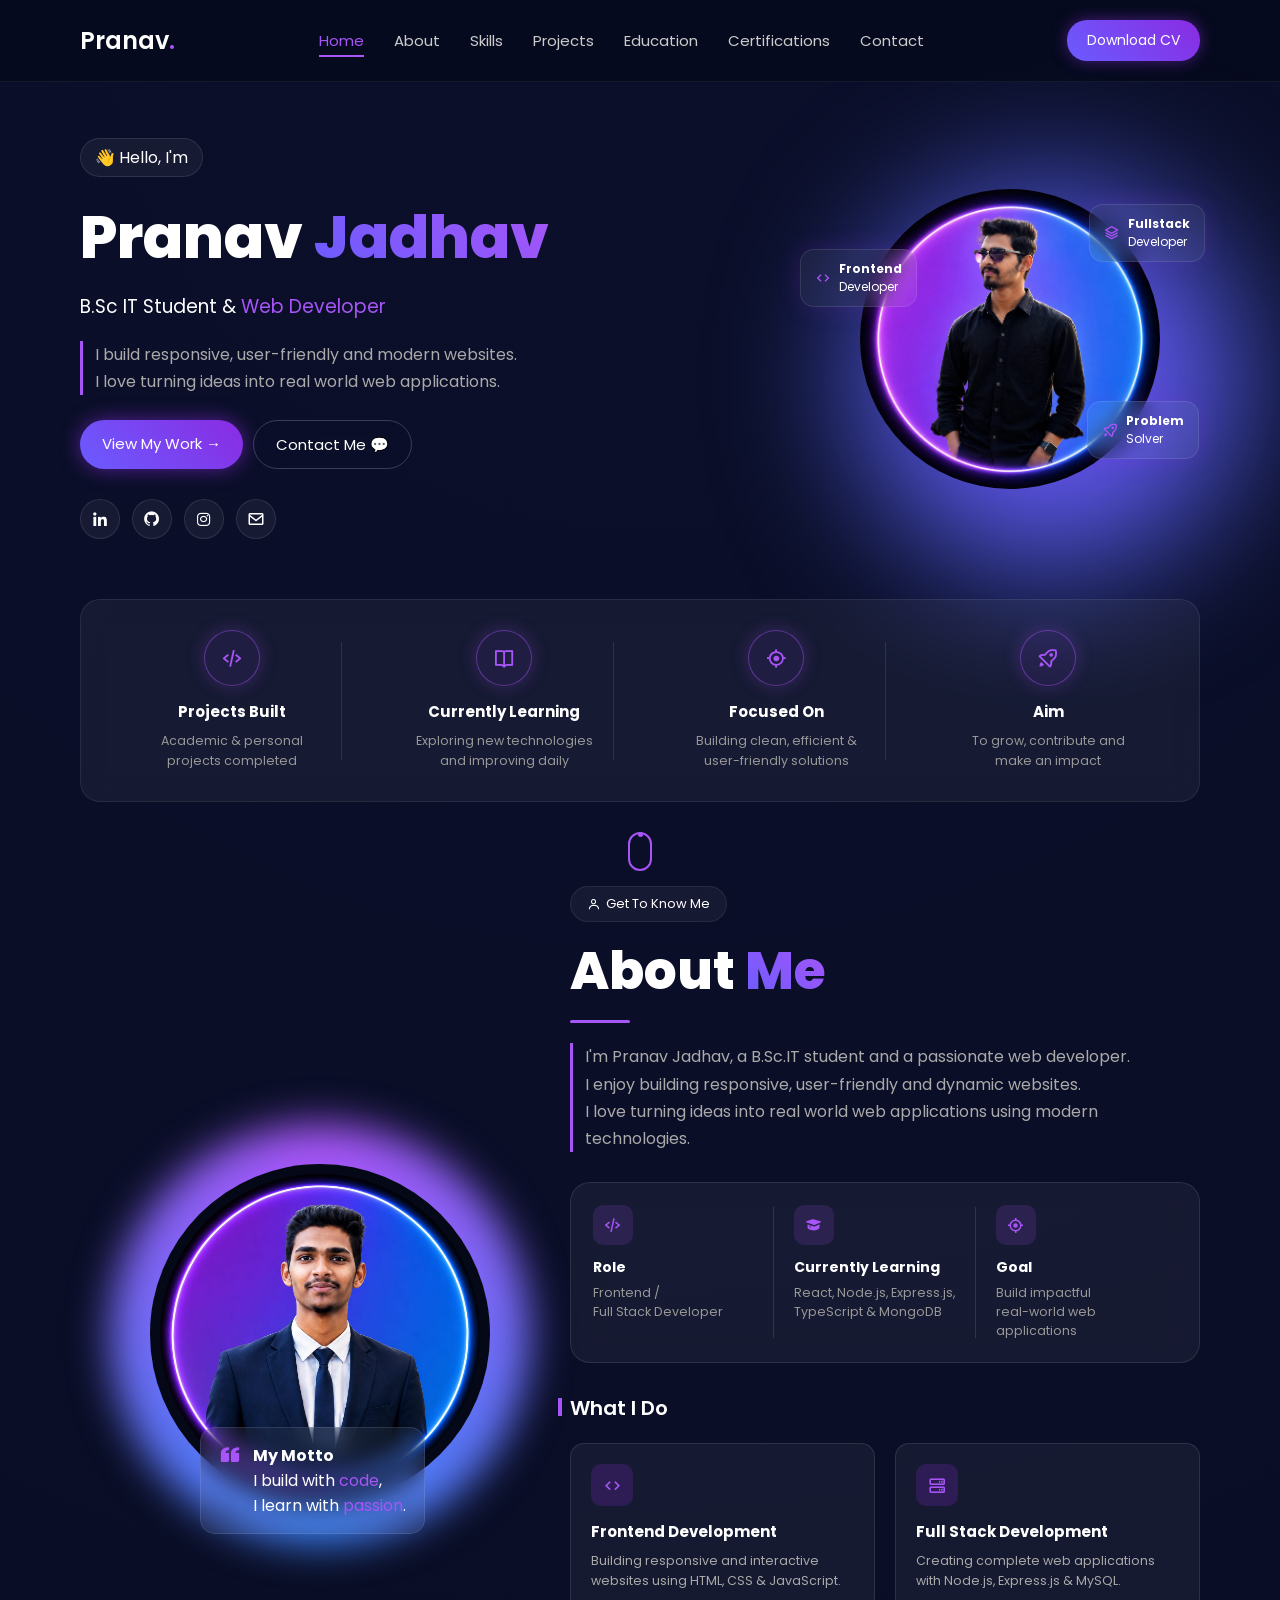
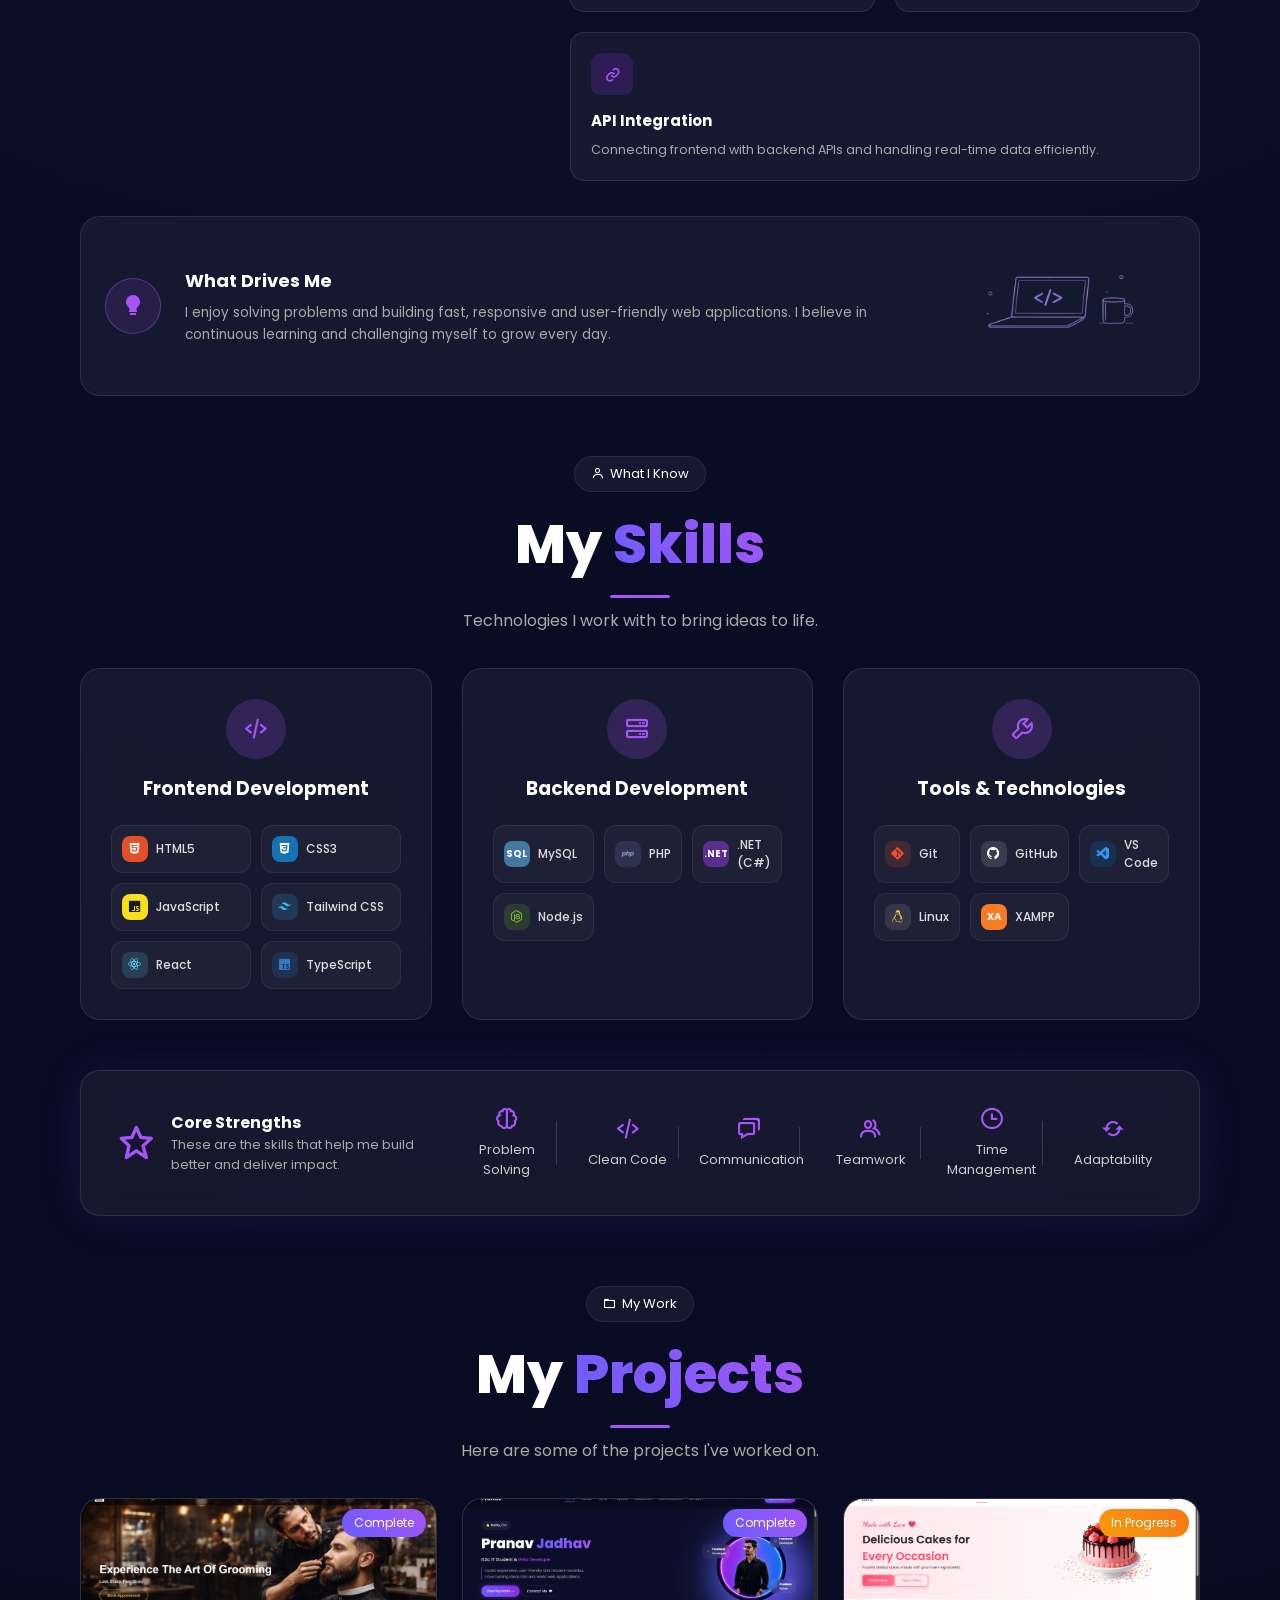
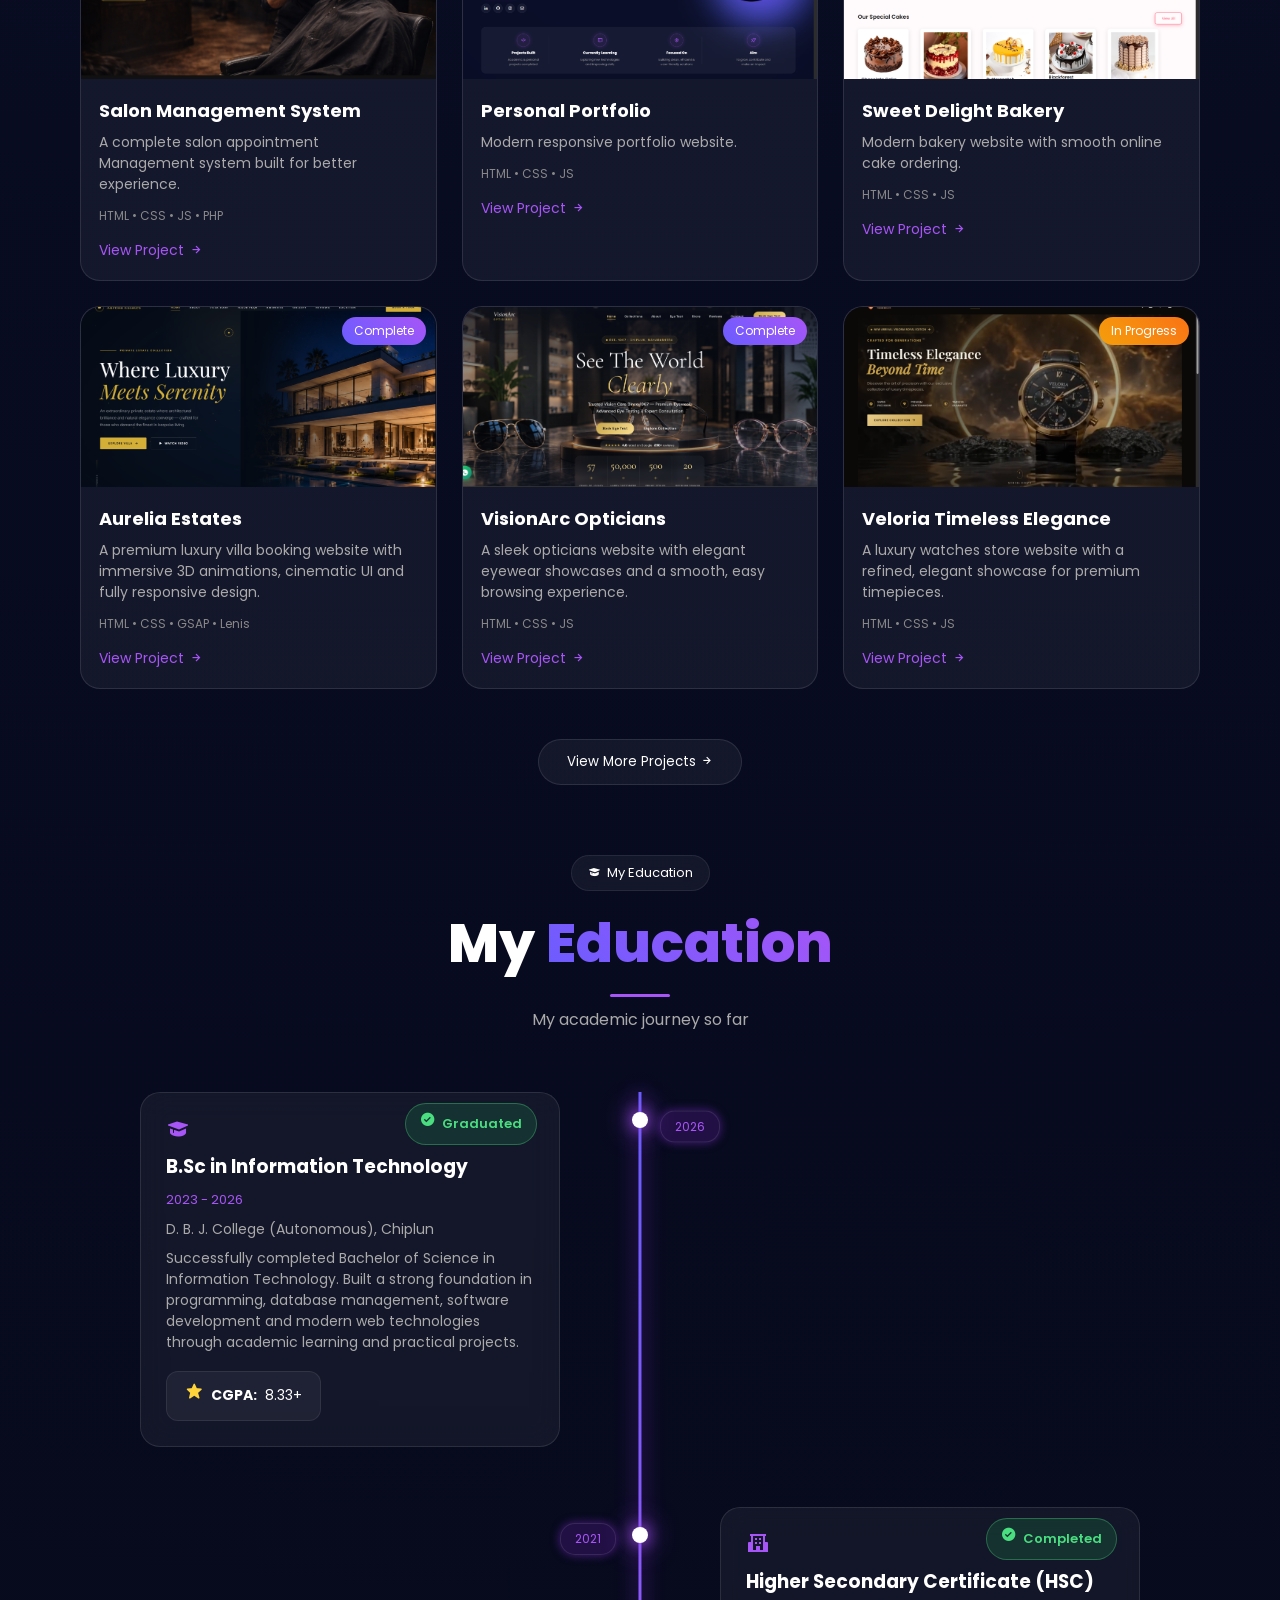
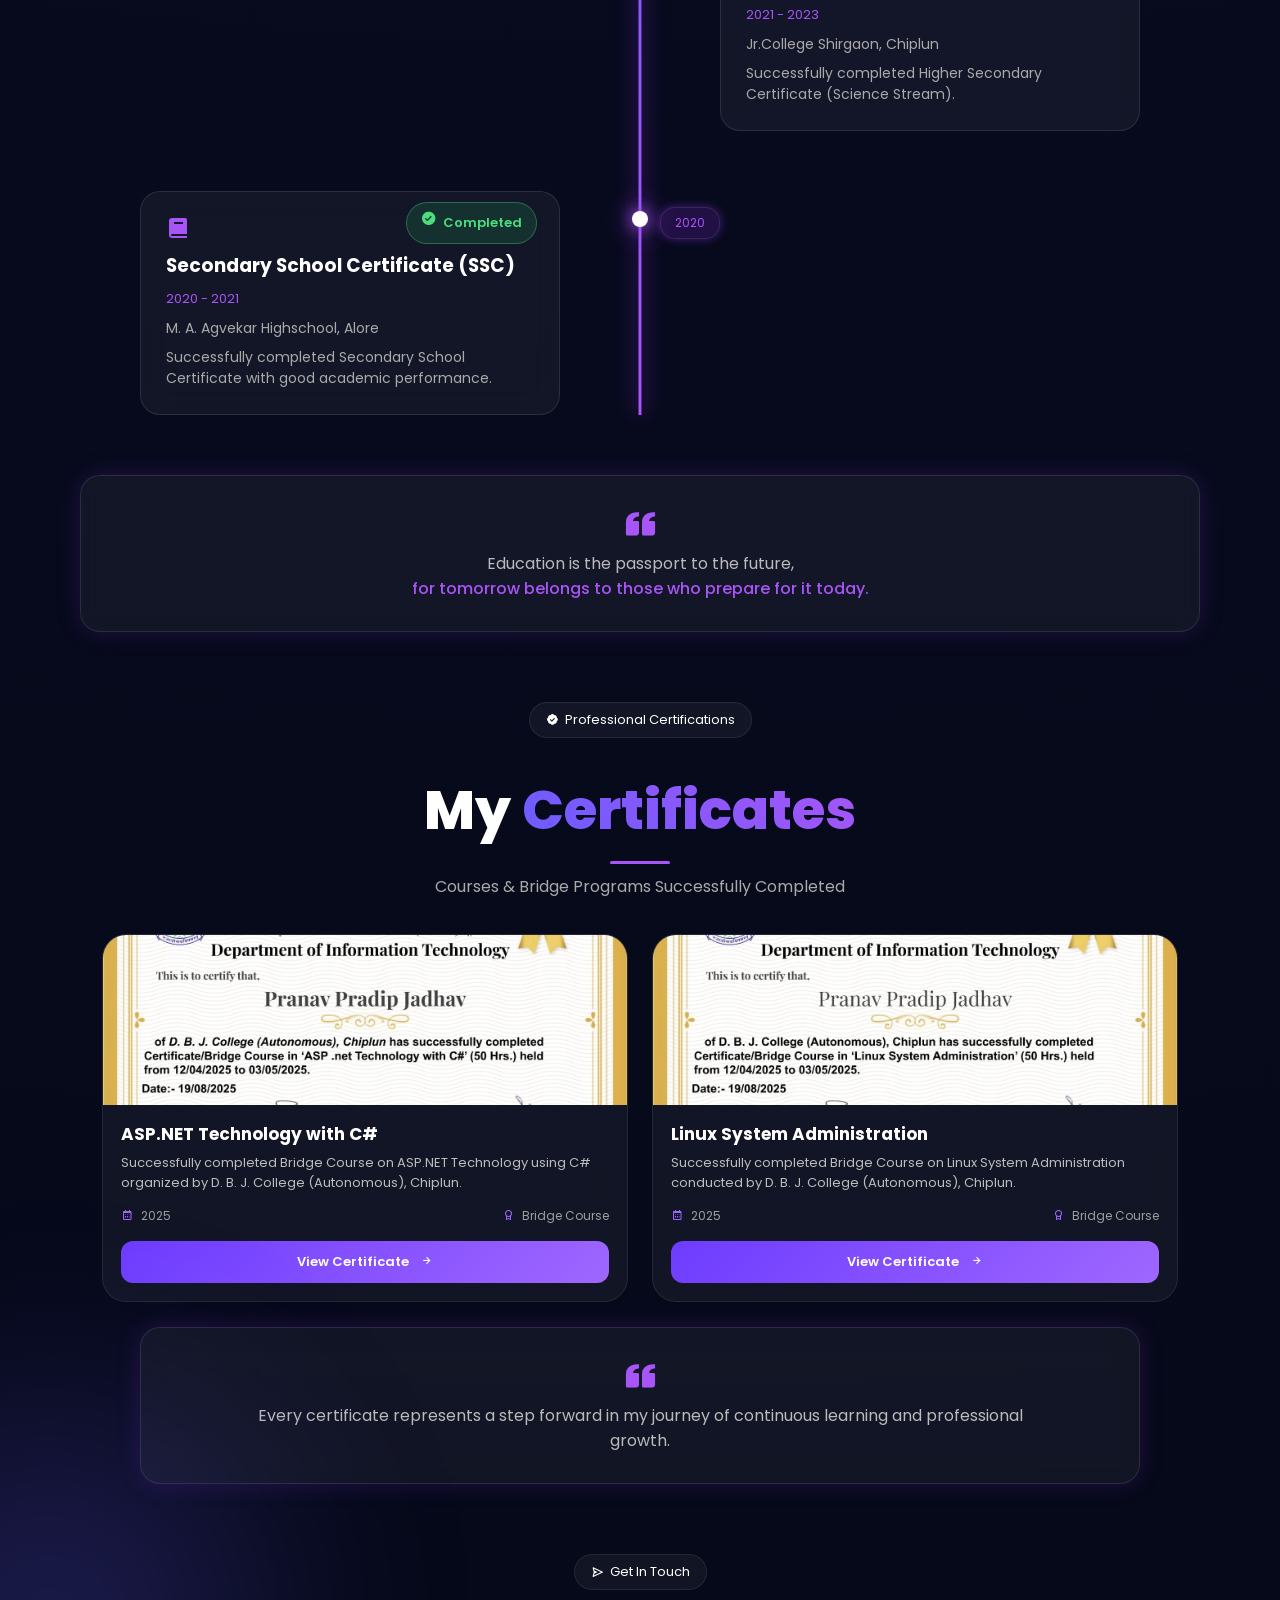
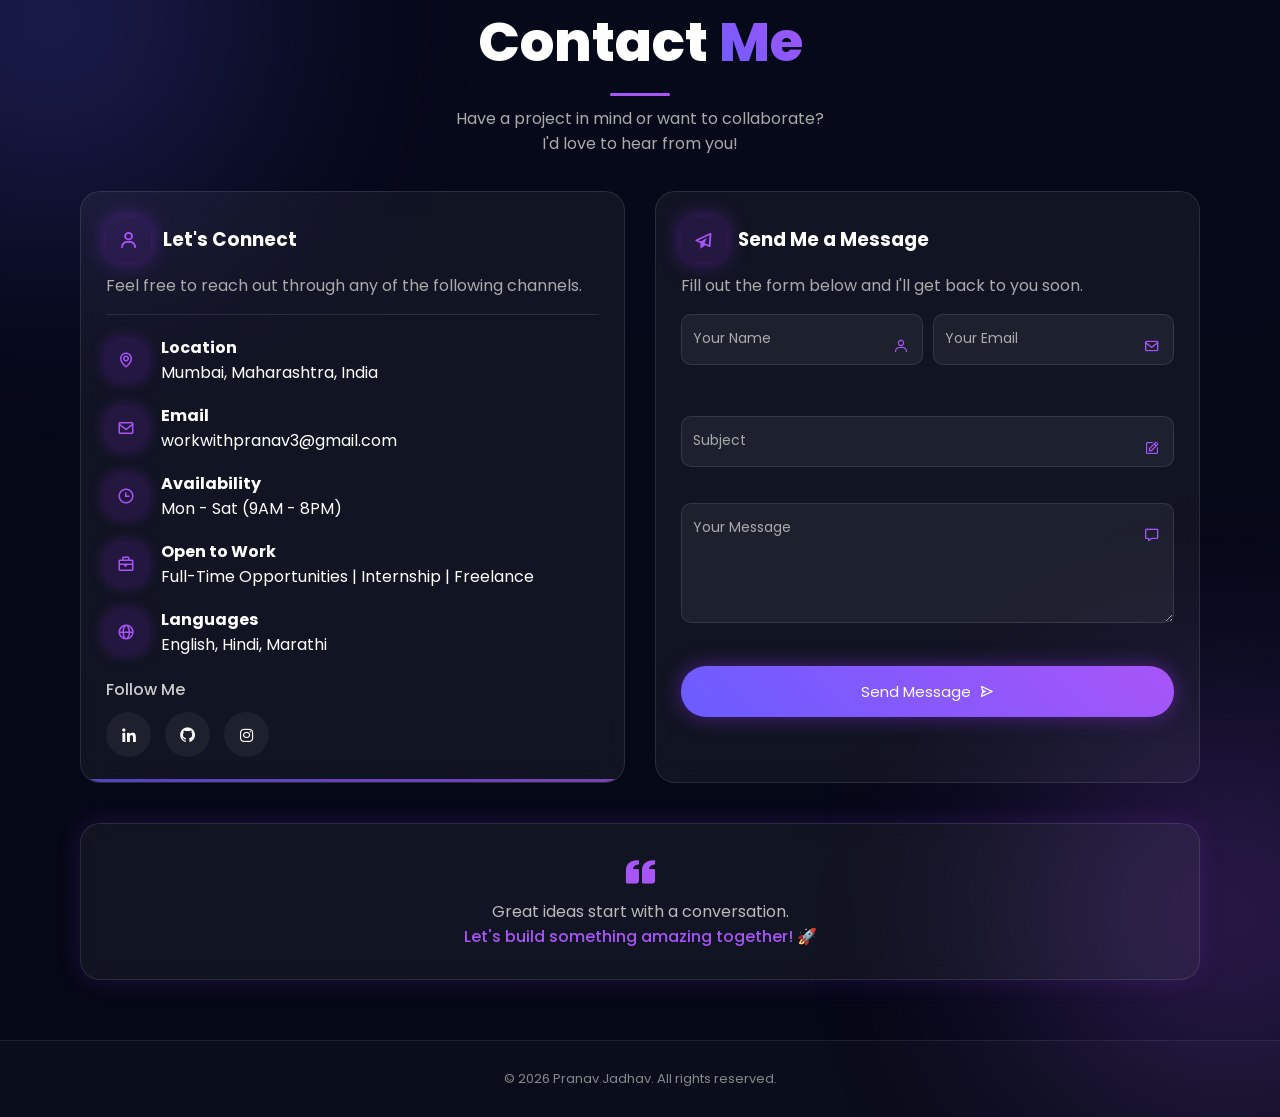
==== commit e1abf7a6: "Updated project modal, added 404 page, fixed CSS warnings" ====
--- a/index.html
+++ b/index.html
@@ -121,7 +121,7 @@
   </div>
 
   <div class="image-box">
-    <img src="images/home.png" alt="Pranav Jadhav">
+    <img src="./images/home.png" alt="Pranav Jadhav">
 
     <div class="card-row">
       <div class="card card1">
@@ -180,7 +180,7 @@
   <div class="about-left">
 
     <div class="image-box">
-      <img src="images/about2.png" alt="Pranav Jadhav profile">
+      <img src="./images/about2.png" alt="Pranav Jadhav profile">
     </div>
 
     <div class="motto">
@@ -218,7 +218,7 @@
       <div class="highlight-item">
         <div class="highlight-icon"><i class='bx bxs-graduation'></i></div>
         <h4>Currently Learning</h4>
-        <p>React.js, Node.js<br>&amp; Advanced JavaScript</p>
+        <p>React, Node.js, Express.js,<br>TypeScript &amp; MongoDB</p>
       </div>
 
       <div class="highlight-item">
@@ -271,7 +271,7 @@
     </div>
 
     <div class="drives-illustration">
-      <img src="images/laptop.png" alt="What drives me illustration">
+      <img src="./images/laptop.png" alt="What drives me illustration">
     </div>
 
   </div>
@@ -297,6 +297,8 @@
         <div class="tech-chip"><span class="tech-icon css"><i class='bx bxl-css3'></i></span>CSS3</div>
         <div class="tech-chip"><span class="tech-icon js"><i class='bx bxl-javascript'></i></span>JavaScript</div>
         <div class="tech-chip"><span class="tech-icon tailwind"><i class='bx bxl-tailwind-css'></i></span>Tailwind CSS</div>
+        <div class="tech-chip"><span class="tech-icon react"><i class='bx bxl-react'></i></span>React</div>
+        <div class="tech-chip"><span class="tech-icon typescript"><i class='bx bxl-typescript'></i></span>TypeScript</div>
       </div>
     </div>
 
@@ -360,19 +362,12 @@
   <div class="line"></div>
   <p class="sub">Here are some of the projects I've worked on.</p>
 
-  <div class="filters">
-    <button class="active" data-filter="all">All</button>
-    <button data-filter="web">Web Development</button>
-    <button data-filter="real estate">Real Estate</button>
-    <button data-filter="E-Commerce">E-Commerce</button>
-  </div>
-
   <div class="projects-container" id="projectsContainer">
 
-    <div class="project-card" data-category="web">
+    <div class="project-card" data-project="salon">
       <div class="img-box">
-        <img src="images/salon.png" alt="Salon Management System" loading="lazy">
-        <span class="badge">Web Development</span>
+        <img src="./images/salon.png" alt="Salon Management System" loading="lazy">
+        <span class="badge">Complete</span>
       </div>
       <div class="content">
         <h3>Salon Management System</h3>
@@ -382,10 +377,10 @@
       </div>
     </div>
 
-    <div class="project-card" data-category="web">
+    <div class="project-card" data-project="portfolio">
       <div class="img-box">
-        <img src="images/portfolio.png" alt="Personal Portfolio" loading="lazy">
-        <span class="badge">Web Development</span>
+        <img src="./images/portfolio.png" alt="Personal Portfolio" loading="lazy">
+        <span class="badge">Complete</span>
       </div>
       <div class="content">
         <h3>Personal Portfolio</h3>
@@ -395,32 +390,71 @@
       </div>
     </div>
 
-    <div class="project-card" data-category="E-Commerce">
+    <div class="project-card" data-project="bakery">
       <div class="img-box">
-        <img src="images/bakery.png" alt="Bakery Cake Order" loading="lazy">
-        <span class="badge">E-Commerce</span>
-      </div>
-      <div class="content">
-        <h3>Bakery Cake Order</h3>
+        <img src="./images/bakery.png" alt="Sweet Delight Bakery" loading="lazy">
+        <span class="badge processing">In Progress</span>
+      </div>
+      <div class="content">
+        <h3>Sweet Delight Bakery</h3>
         <p>Modern bakery website with smooth online cake ordering.</p>
         <div class="tech">HTML • CSS • JS</div>
         <button type="button" class="link view-project-btn" data-link="">View Project <i class='bx bx-right-arrow-alt'></i></button>
       </div>
     </div>
 
-    <div class="project-card" data-category="real estate">
+    <div class="project-card" data-project="aurelia">
       <div class="img-box">
-        <img src="images/villa%20website.png" alt="Luxury Villa Website" loading="lazy">
-        <span class="badge">Real Estate</span>
-      </div>
-      <div class="content">
-        <h3>Luxury Villa Website</h3>
+        <img src="./images/villa%20website.png" alt="Aurelia Estates" loading="lazy">
+        <span class="badge">Complete</span>
+      </div>
+      <div class="content">
+        <h3>Aurelia Estates</h3>
         <p>A premium luxury villa booking website with immersive 3D animations, cinematic UI and fully responsive design.</p>
         <div class="tech">HTML • CSS • GSAP • Lenis</div>
         <button type="button" class="link view-project-btn" data-link="">View Project <i class='bx bx-right-arrow-alt'></i></button>
       </div>
     </div>
 
+    <div class="project-card" data-project="visionarc">
+      <div class="img-box">
+        <img src="./images/visionarc.png" alt="VisionArc Opticians" loading="lazy">
+        <span class="badge">Complete</span>
+      </div>
+      <div class="content">
+        <h3>VisionArc Opticians</h3>
+        <p>A sleek opticians website with elegant eyewear showcases and a smooth, easy browsing experience.</p>
+        <div class="tech">HTML • CSS • JS</div>
+        <button type="button" class="link view-project-btn" data-link="">View Project <i class='bx bx-right-arrow-alt'></i></button>
+      </div>
+    </div>
+
+    <div class="project-card" data-project="veloria">
+      <div class="img-box">
+        <img src="./images/veloria.png" alt="Veloria Timeless Elegance" loading="lazy">
+        <span class="badge processing">In Progress</span>
+      </div>
+      <div class="content">
+        <h3>Veloria Timeless Elegance</h3>
+        <p>A luxury watches store website with a refined, elegant showcase for premium timepieces.</p>
+        <div class="tech">HTML • CSS • JS</div>
+        <button type="button" class="link view-project-btn" data-link="">View Project <i class='bx bx-right-arrow-alt'></i></button>
+      </div>
+    </div>
+
+    <div class="project-card" data-project="pranavwebstudio">
+      <div class="img-box">
+        <img src="./images/pranavwebstudio.png" alt="Pranav Web Studio" loading="lazy">
+        <span class="badge processing">In Progress</span>
+      </div>
+      <div class="content">
+        <h3>Pranav Web Studio</h3>
+        <p>My own web development business website, where I help clients get modern, professional websites built for their brand.</p>
+        <div class="tech">React • Tailwind CSS • TypeScript</div>
+        <button type="button" class="link view-project-btn" data-link="">View Project <i class='bx bx-right-arrow-alt'></i></button>
+      </div>
+    </div>
+
   </div>
 
   <div class="view-more" id="viewMoreWrap">
@@ -429,26 +463,49 @@
 
   <!-- PROJECT DETAIL MODAL -->
   <div class="modal" id="projectModal">
-    <div class="modal-content">
-      <div class="modal-header">
-        <h2 id="projectModalTitle">Project Title</h2>
-        <button class="close-modal" id="closeProjectModal" type="button" aria-label="Close">
-          <i class='bx bx-x'></i>
-        </button>
-      </div>
-
-      <div class="modal-body project-modal-body">
-        <img src="" id="projectModalImage" alt="">
-
-        <div class="project-modal-info">
-          <span class="badge" id="projectModalBadge"></span>
-          <p id="projectModalDesc"></p>
-          <div class="tech" id="projectModalTech"></div>
-          <a href="#" id="projectModalLink" class="primary" target="_blank" rel="noopener">
-            Visit Live Site <i class='bx bx-link-external'></i>
-          </a>
-        </div>
-      </div>
+    <div class="modal-content project-modal-content">
+
+      <button class="close-modal project-close" id="closeProjectModal" type="button" aria-label="Close">
+        <i class='bx bx-x'></i>
+      </button>
+
+      <div class="project-modal-grid">
+
+        <div class="project-modal-left">
+          <span class="badge" id="projectModalBadge">Complete</span>
+
+          <h2 class="project-modal-title" id="projectModalTitle">Project Title</h2>
+
+          <p class="project-modal-tagline" id="projectModalDesc"></p>
+
+          <h4 class="pm-heading">Overview</h4>
+          <p class="pm-overview" id="projectModalOverview"></p>
+
+          <h4 class="pm-heading">Tech Stack</h4>
+          <div class="pm-tech-stack" id="projectModalTech"></div>
+
+          <h4 class="pm-heading">Features</h4>
+          <ul class="pm-features" id="projectModalFeatures"></ul>
+
+          <h4 class="pm-heading">Project Links</h4>
+          <div class="pm-links">
+            <a href="404.html" id="projectModalLink" class="pm-live-btn" rel="noopener">
+              <i class='bx bx-link-external'></i> Live Project
+            </a>
+          </div>
+        </div>
+
+        <div class="project-modal-right">
+          <img src="" id="projectModalImage" alt="">
+        </div>
+
+      </div>
+
+      <div class="modal-footer project-modal-footer">
+        <button id="projectPrevBtn" type="button"><i class='bx bx-chevron-left'></i> Previous</button>
+        <button id="projectNextBtn" type="button">Next <i class='bx bx-chevron-right'></i></button>
+      </div>
+
     </div>
   </div>
 
@@ -552,7 +609,7 @@
 
     <div class="certificate-card">
       <div class="certificate-image">
-        <img src="images/aspnet-certificate.jpg" alt="ASP.NET Certificate" loading="lazy">
+        <img src="./images/aspnet-certificate.jpg" alt="ASP.NET Certificate" loading="lazy">
       </div>
 
       <div class="certificate-content">
@@ -577,7 +634,7 @@
 
     <div class="certificate-card">
       <div class="certificate-image">
-        <img src="images/linux-certificate.jpg" alt="Linux Certificate" loading="lazy">
+        <img src="./images/linux-certificate.jpg" alt="Linux Certificate" loading="lazy">
       </div>
 
       <div class="certificate-content">
--- a/style.css
+++ b/style.css
@@ -377,6 +377,7 @@
 h1 span{
   background:linear-gradient(45deg,#6a5cff,#a855f7);
   -webkit-background-clip:text;
+  background-clip:text;
   -webkit-text-fill-color:transparent;
 }
 
@@ -814,6 +815,7 @@
 .heading span{
   background:linear-gradient(45deg,#6a5cff,#a855f7);
   -webkit-background-clip:text;
+  background-clip:text;
   -webkit-text-fill-color:transparent;
 }
 
@@ -1096,6 +1098,8 @@
 .tech-icon.css{ background:#1572b6; }
 .tech-icon.js{ background:#f7df1e; color:#1a1a1a; }
 .tech-icon.tailwind{ background:rgba(56,189,248,.16); color:#38bdf8; }
+.tech-icon.react{ background:rgba(97,218,251,.16); color:#61dafb; }
+.tech-icon.typescript{ background:rgba(49,120,198,.18); color:#3178c6; }
 .tech-icon.mysql{ background:#4479a1; font-size:9.5px; }
 .tech-icon.php{ background:rgba(119,123,180,.2); color:#8892be; }
 .tech-icon.dotnet{ background:#5c2d91; font-size:9.5px; }
@@ -1105,6 +1109,8 @@
 .tech-icon.vscode{ background:rgba(0,122,204,.18); color:#3596f0; }
 .tech-icon.linux{ background:rgba(255,255,255,.1); color:#f7c948; }
 .tech-icon.xampp{ background:#fb7a24; font-size:10px; }
+.tech-icon.gsap{ background:rgba(136,206,2,.16); color:#88ce02; }
+.tech-icon.lenis{ background:rgba(45,212,191,.16); color:#2dd4bf; }
 
 /* Scroll-reveal for skill cards - relies on the base .skill-box transition (0.4s) so it doesn't override the hover transition */
 .skill-box{
@@ -1210,34 +1216,6 @@
 .projects{
   text-align:center;
   padding:35px 80px;
-}
-
-.filters{
-  margin-bottom:40px;
-}
-
-.filters button{
-  margin:5px;
-  padding:10px 20px;
-  border-radius:25px;
-  border:1px solid rgba(255,255,255,0.1);
-  background:rgba(255,255,255,0.05);
-  color:#aaa;
-  cursor:pointer;
-  transition:0.3s;
-  font-family:inherit;
-}
-
-.filters button:hover{
-  background:linear-gradient(45deg,#6a5cff,#a855f7);
-  color:white;
-  box-shadow:0 0 15px #a855f7;
-}
-
-.filters .active{
-  background:linear-gradient(45deg,#6a5cff,#a855f7);
-  color:white;
-  box-shadow:0 0 20px #a855f7;
 }
 
 .projects-container{
@@ -1301,6 +1279,10 @@
   padding:5px 12px;
   border-radius:20px;
   font-size:12px;
+}
+
+.badge.processing{
+  background:linear-gradient(45deg,#f59e0b,#f97316);
 }
 
 .project-card .content{
@@ -1758,50 +1740,185 @@
 /* =========================================================
    PROJECT DETAIL MODAL
 ========================================================= */
-.project-modal-body{
-  justify-content:flex-start;
+.project-modal-content{
+  max-width:1100px;
+  max-height:88vh;
+  overflow-y:auto;
+  position:relative;
+  padding:0;
+}
+
+.project-close{
+  position:absolute;
+  top:20px;
+  right:20px;
+  width:40px;
+  height:40px;
+  border-radius:50%;
+  background:rgba(0,0,0,.35);
+  border:1px solid rgba(255,255,255,.25);
+  color:#fff;
+  font-size:20px;
+  cursor:pointer;
+  transition:.3s;
+  z-index:5;
+  display:flex;
+  align-items:center;
+  justify-content:center;
+  flex-shrink:0;
+}
+
+.project-close:hover{
+  background:#6d3cff;
+  border-color:#6d3cff;
+  transform:rotate(90deg);
+}
+
+.project-modal-grid{
+  display:flex;
   flex-wrap:wrap;
+  gap:35px;
+  padding:45px 40px 30px;
   align-items:flex-start;
-  gap:25px;
-}
-
-.project-modal-body img{
-  flex:1 1 280px;
-  max-width:380px;
-  width:100%;
-  height:auto;
-  max-height:none;
-  border-radius:14px;
-  object-fit:cover;
-}
-
-.project-modal-info{
-  flex:1 1 260px;
+}
+
+.project-modal-left{
+  flex:1 1 380px;
   text-align:left;
 }
 
-.project-modal-info .badge{
+.project-modal-left .badge{
   position:static;
   display:inline-block;
+  background:rgba(168,85,247,.14);
+  border:1px solid rgba(168,85,247,.5);
+  color:#c9a6ff;
+  padding:6px 16px;
+  border-radius:20px;
+  font-size:12px;
+  font-weight:600;
+  margin-bottom:16px;
+}
+
+.project-modal-left .badge.processing{
+  background:rgba(249,115,22,.14);
+  border:1px solid rgba(249,115,22,.5);
+  color:#fbbf7d;
+}
+
+.project-modal-title{
+  font-size:30px;
+  font-weight:800;
   margin-bottom:14px;
-}
-
-.project-modal-info p{
-  color:#ccc;
+  color:#fff;
+  line-height:1.25;
+}
+
+.project-modal-title span{
+  background:linear-gradient(45deg,#6a5cff,#a855f7);
+  -webkit-background-clip:text;
+  background-clip:text;
+  -webkit-text-fill-color:transparent;
+}
+
+.project-modal-tagline{
+  color:#bbb;
   line-height:1.7;
-  margin-bottom:16px;
-}
-
-.project-modal-info .tech{
-  color:#999;
-  margin-bottom:22px;
-  font-size:13px;
-}
-
-.project-modal-info .primary{
+  margin-bottom:8px;
+  font-size:15px;
+}
+
+.pm-heading{
+  color:#a855f7;
+  font-size:14px;
+  font-weight:700;
+  letter-spacing:.3px;
+  margin-bottom:12px;
+  margin-top:24px;
+}
+
+.pm-overview{
+  color:#aaa;
+  line-height:1.7;
+  font-size:14px;
+}
+
+.pm-tech-stack{
+  display:flex;
+  flex-wrap:wrap;
+  gap:10px;
+}
+
+.pm-tech-stack .tech-chip{
+  flex:0 0 auto;
+}
+
+.pm-features{
+  list-style:none;
+  display:flex;
+  flex-direction:column;
+  gap:10px;
+}
+
+.pm-features li{
+  display:flex;
+  align-items:center;
+  gap:10px;
+  color:#ddd;
+  font-size:14px;
+}
+
+.pm-features li i{
+  color:#4ade80;
+  font-size:17px;
+  flex-shrink:0;
+}
+
+.pm-links{
+  display:flex;
+  gap:14px;
+  flex-wrap:wrap;
+}
+
+.pm-live-btn{
   display:inline-flex;
   align-items:center;
   gap:8px;
+  background:linear-gradient(45deg,#6a5cff,#a855f7);
+  color:#fff;
+  padding:12px 22px;
+  border-radius:12px;
+  font-weight:600;
+  font-size:14px;
+  transition:.3s;
+}
+
+.pm-live-btn:hover{
+  transform:translateY(-2px);
+  box-shadow:0 0 20px rgba(124,77,255,.5);
+}
+
+.project-modal-right{
+  flex:1 1 380px;
+  align-self:flex-start;
+}
+
+.project-modal-right img{
+  width:100%;
+  aspect-ratio:16/9;
+  height:auto;
+  object-fit:cover;
+  border-radius:16px;
+  border:1px solid rgba(255,255,255,.08);
+  box-shadow:0 0 40px rgba(0,0,0,.4);
+}
+
+.project-modal-footer{
+  position:sticky;
+  bottom:0;
+  background:#111827;
+  border-top:1px solid rgba(255,255,255,.08);
+  padding:18px 40px;
 }
 
 /* =========================================================
@@ -2540,7 +2657,11 @@
   .modal-header h2{ font-size:18px; }
   .modal-content{ width:95%; }
 
-  .project-modal-body img{ max-width:100%; }
+  .project-modal-grid{ flex-direction:column; padding:55px 20px 20px; gap:22px; }
+  .project-modal-left,
+  .project-modal-right{ flex:1 1 auto; align-self:auto; }
+  .project-modal-footer{ padding:16px 20px; }
+  .project-modal-title{ font-size:24px; }
 
   .footer{ padding:20px; }
 
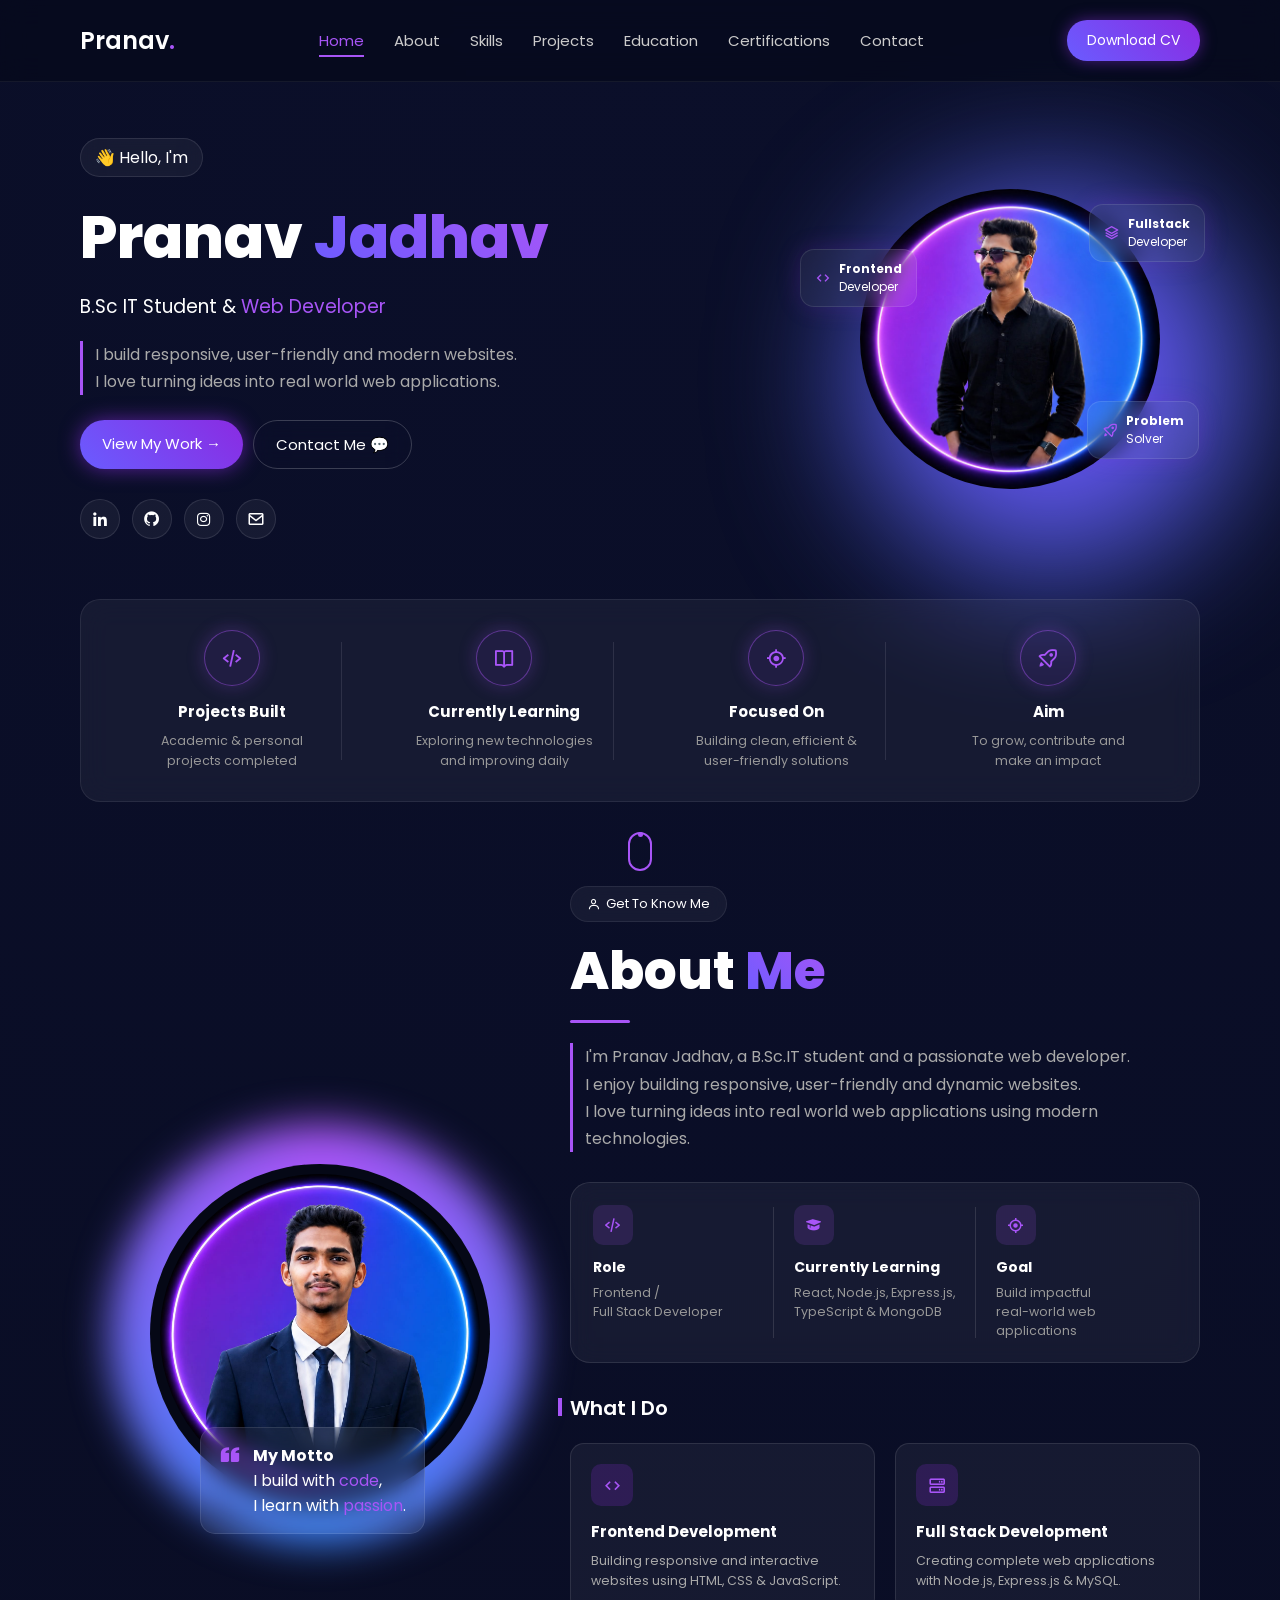
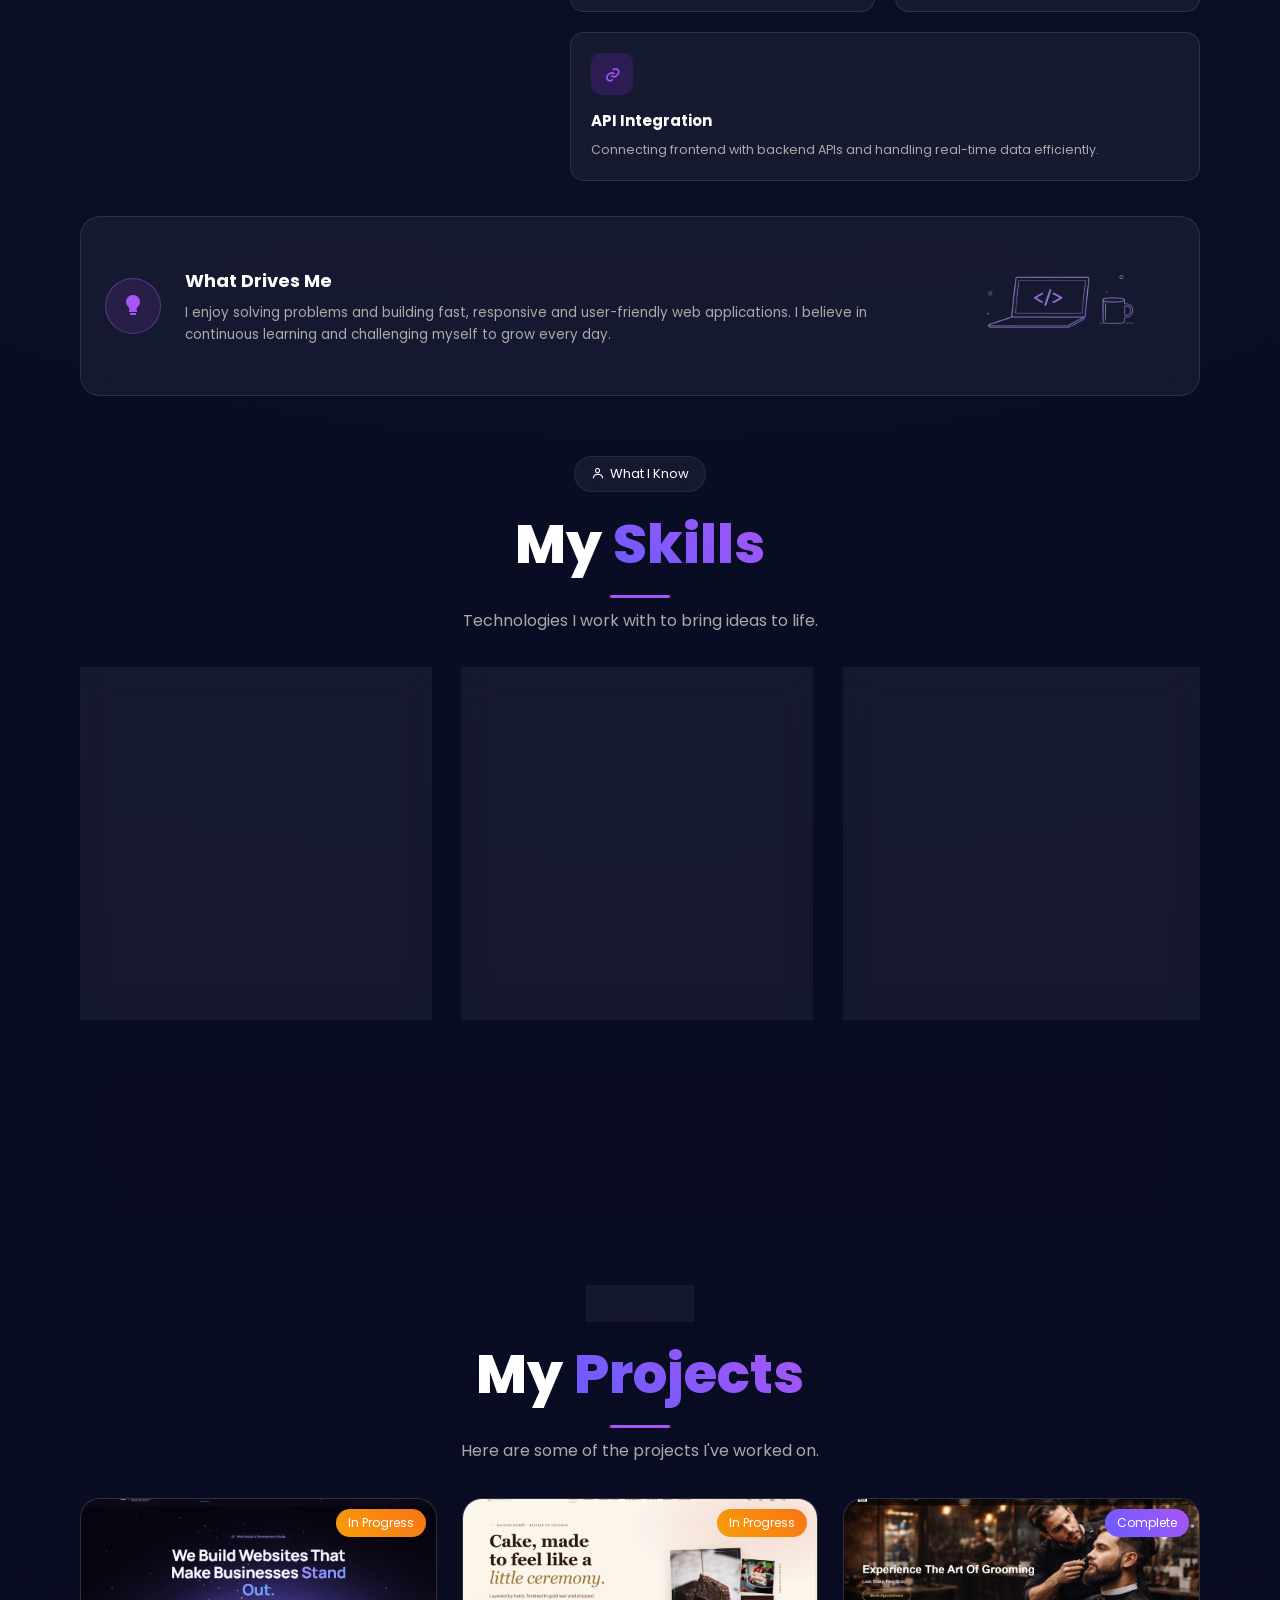
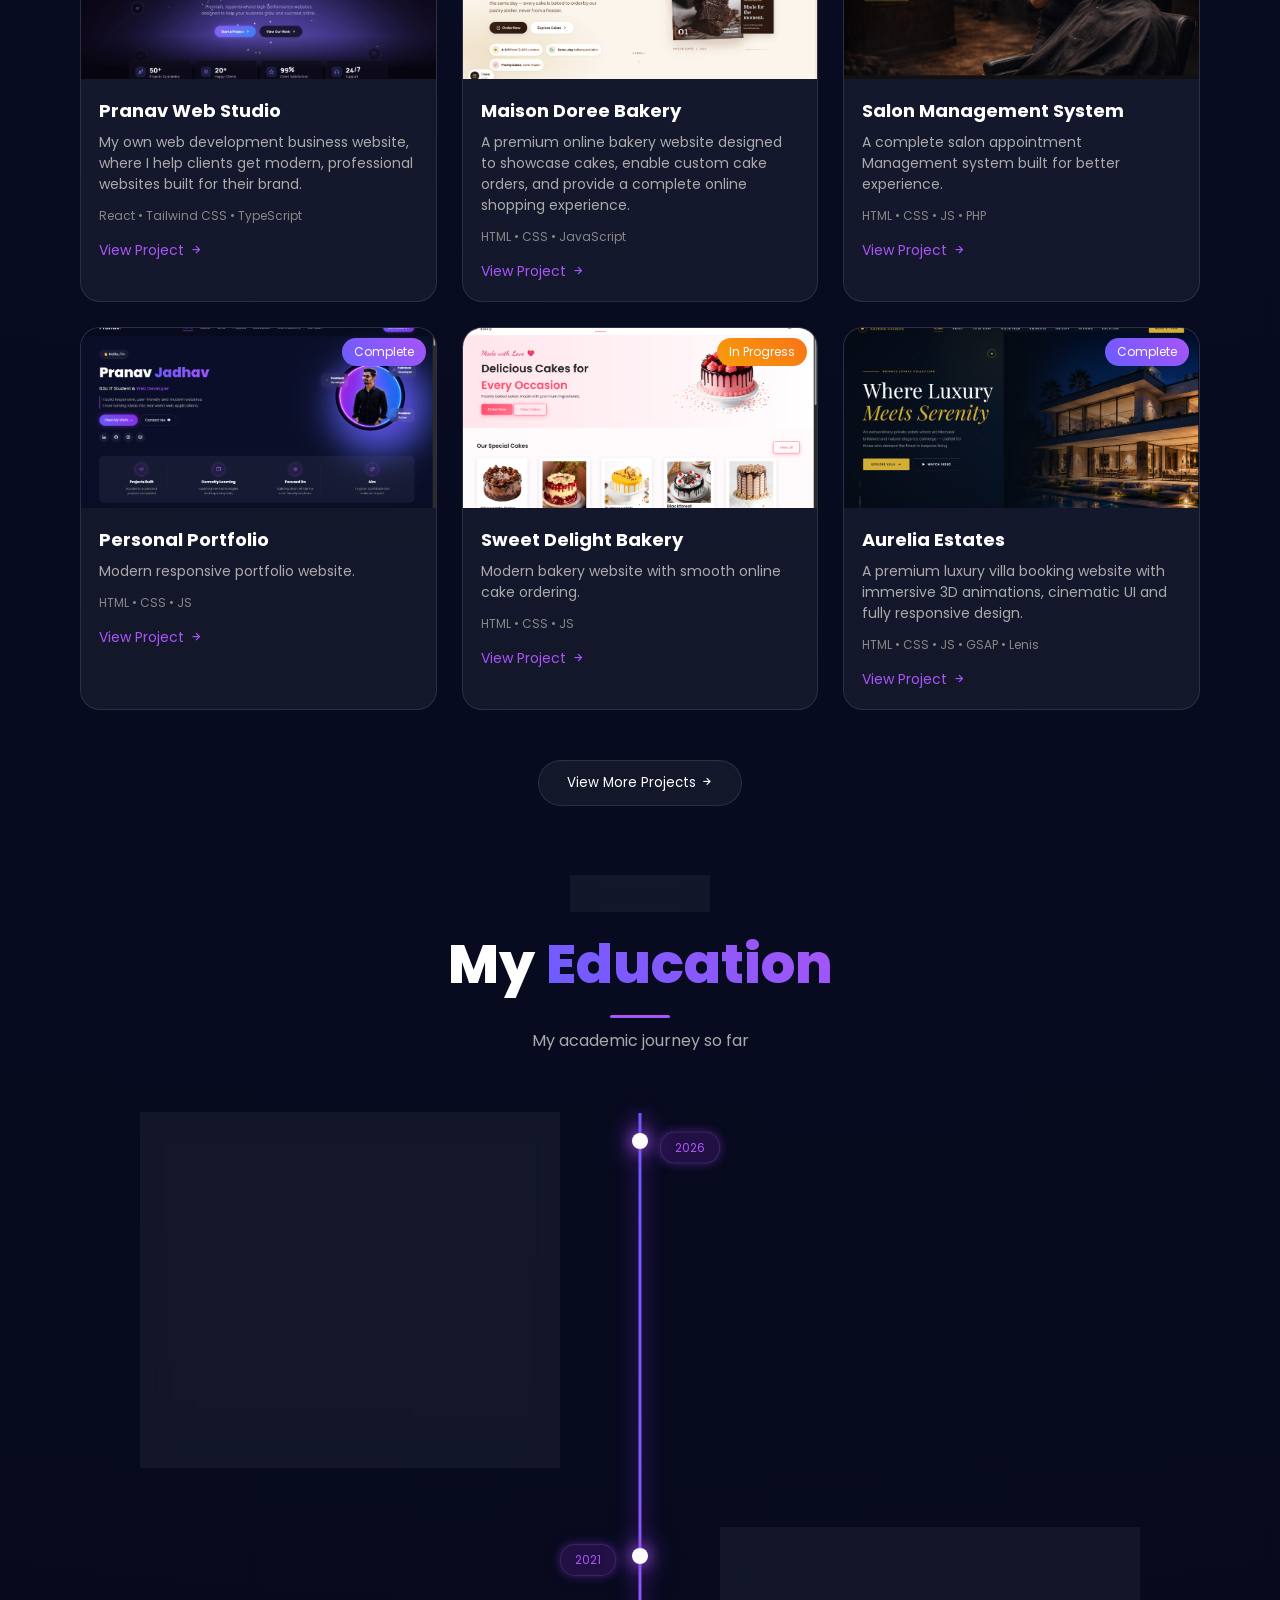
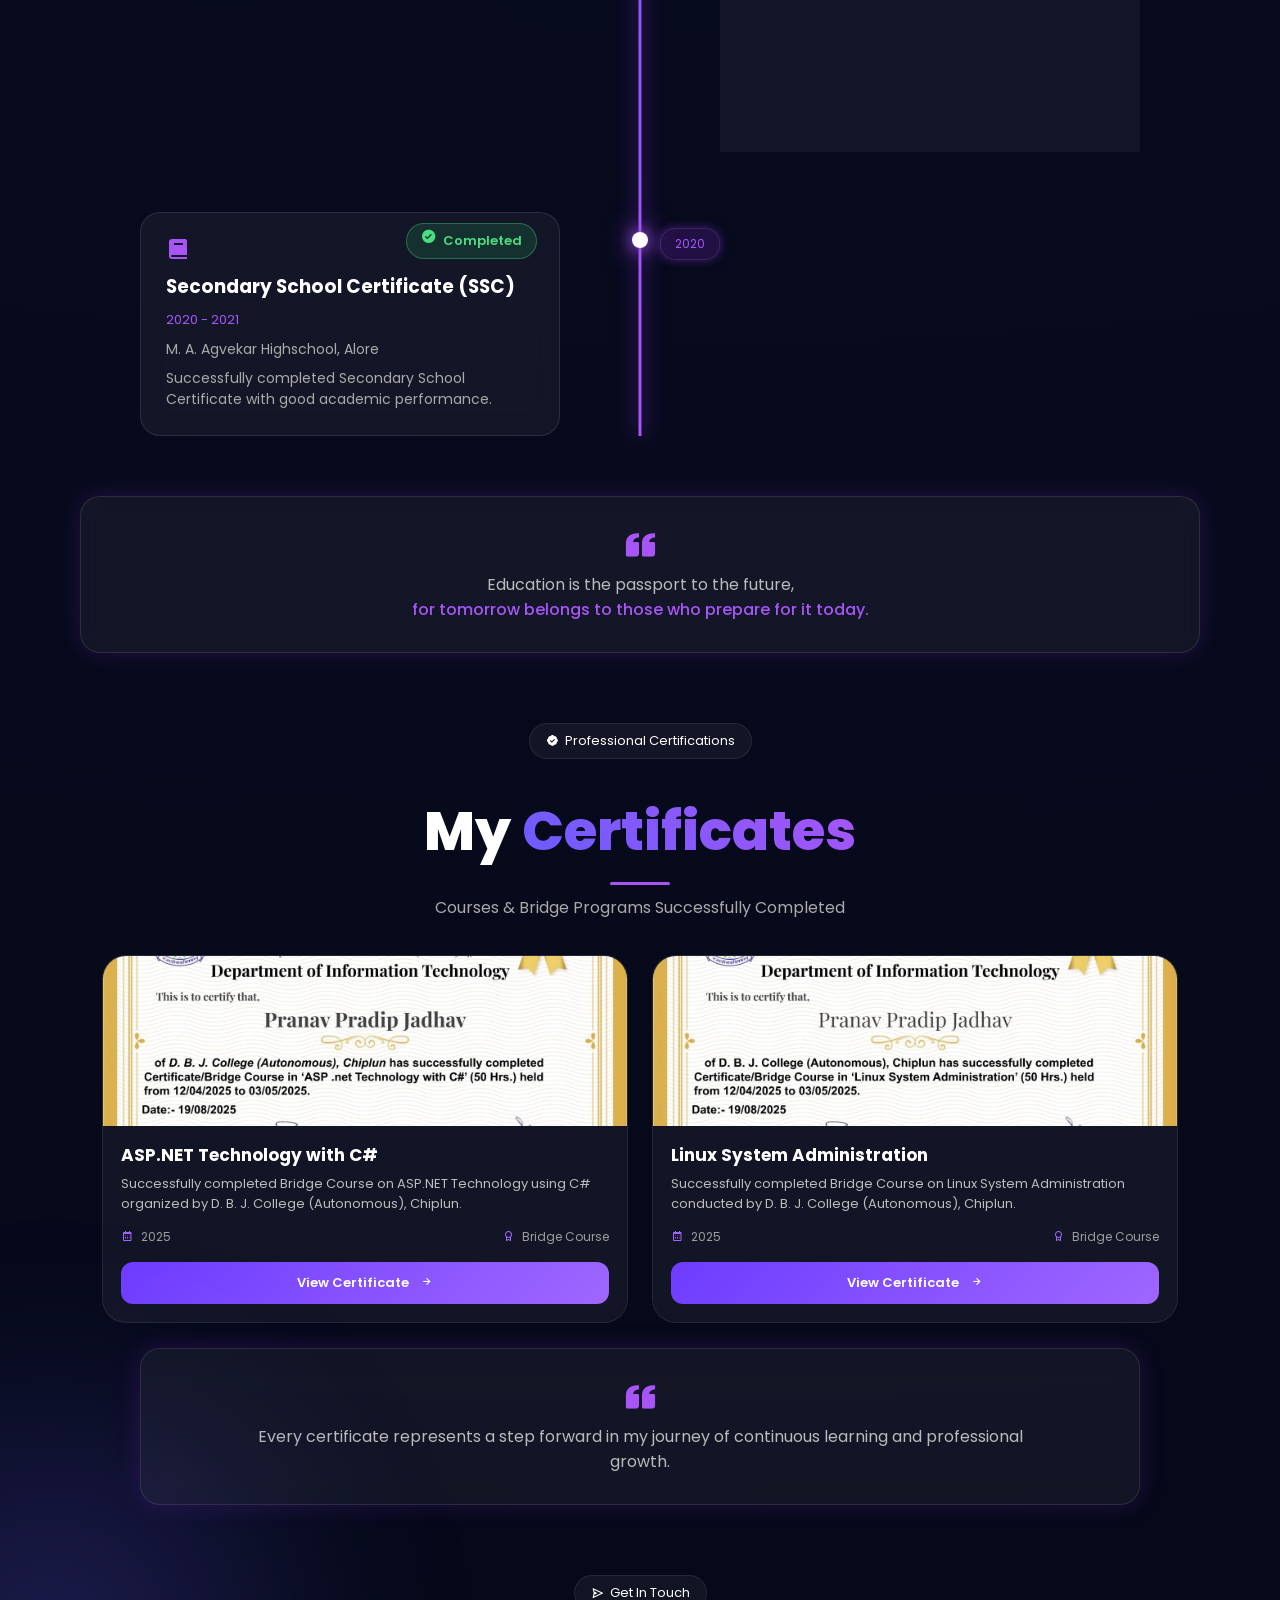
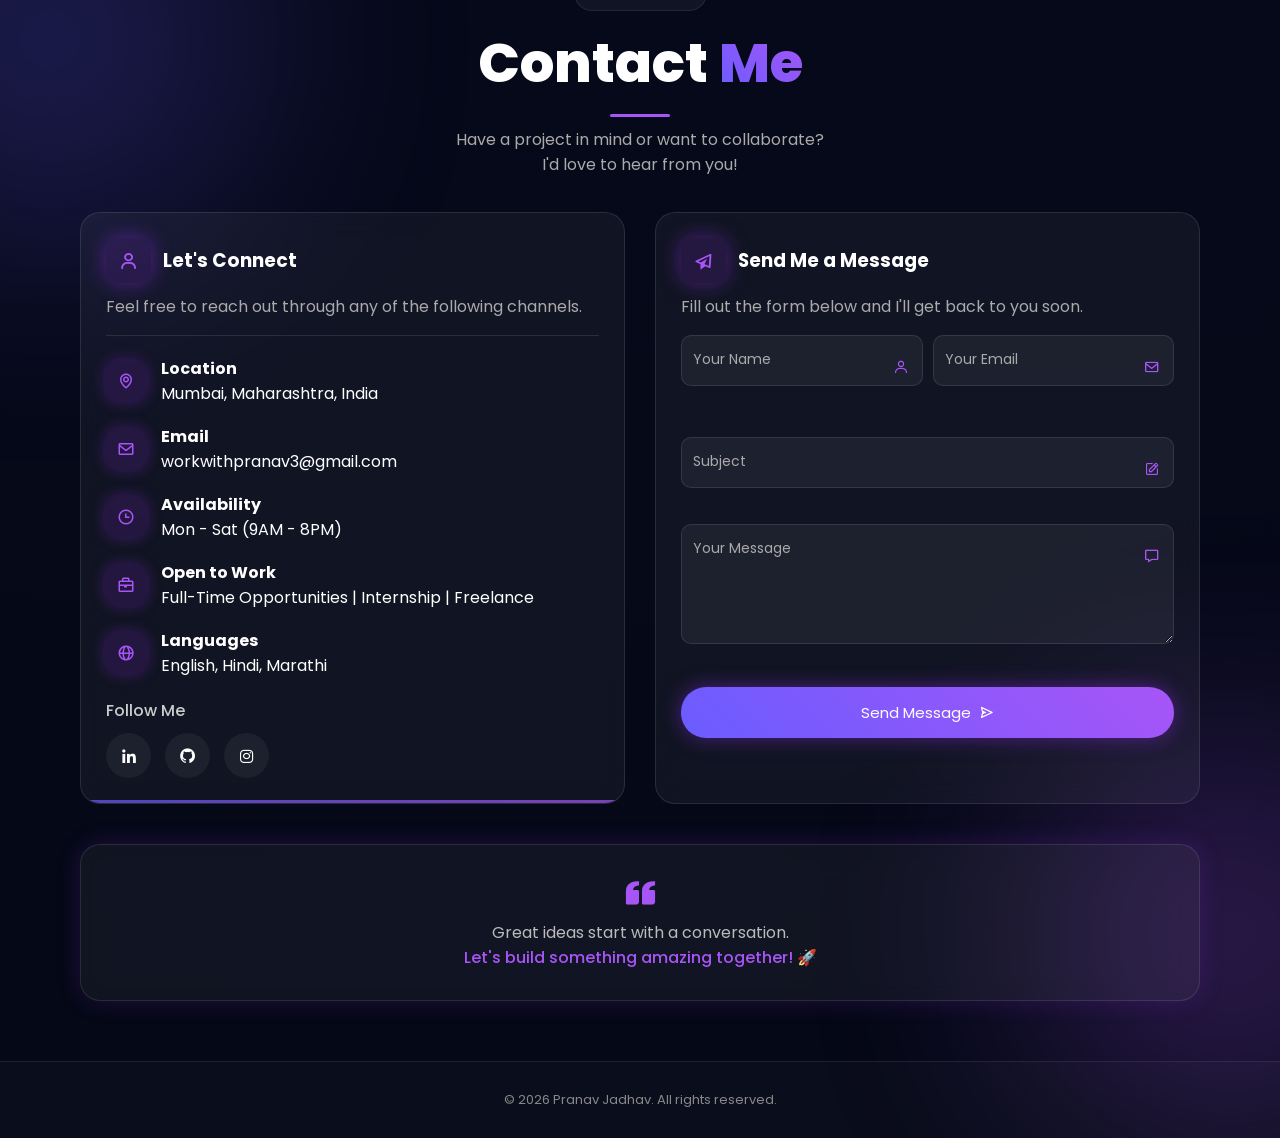
==== commit 939b672e: "Updated portfolio design and certifications" ====
--- a/index.html
+++ b/index.html
@@ -5,6 +5,7 @@
 <meta name="viewport" content="width=device-width, initial-scale=1.0">
 <title>Pranav Jadhav | Portfolio</title>
 <meta name="description" content="Pranav Jadhav — B.Sc IT student & Web Developer. Explore my skills, projects, education and get in touch.">
+<link rel="icon" href="data:image/svg+xml,%3Csvg xmlns='http://www.w3.org/2000/svg' viewBox='0 0 64 64'%3E%3Crect width='64' height='64' rx='16' fill='%236a5cff'/%3E%3Ctext x='32' y='45' text-anchor='middle' font-family='Arial,sans-serif' font-size='38' font-weight='700' fill='white'%3EP%3C/text%3E%3C/svg%3E">
 <link rel="stylesheet" href="style.css">
 <link href='https://unpkg.com/boxicons@2.1.4/css/boxicons.min.css' rel='stylesheet'>
 </head>
@@ -364,6 +365,32 @@
 
   <div class="projects-container" id="projectsContainer">
 
+    <div class="project-card" data-project="pranavwebstudio">
+      <div class="img-box">
+        <img src="./images/pranavwebstudio.png" alt="Pranav Web Studio" loading="lazy">
+        <span class="badge processing">In Progress</span>
+      </div>
+      <div class="content">
+        <h3>Pranav Web Studio</h3>
+        <p>My own web development business website, where I help clients get modern, professional websites built for their brand.</p>
+        <div class="tech">React • Tailwind CSS • TypeScript</div>
+        <button type="button" class="link view-project-btn" data-link="">View Project <i class='bx bx-right-arrow-alt'></i></button>
+      </div>
+    </div>
+
+    <div class="project-card" data-project="maison-doree">
+      <div class="img-box">
+        <img src="./images/maison-doree.png" alt="Maison Doree Bakery" loading="lazy">
+        <span class="badge processing">In Progress</span>
+      </div>
+      <div class="content">
+        <h3>Maison Doree Bakery</h3>
+        <p>A premium online bakery website designed to showcase cakes, enable custom cake orders, and provide a complete online shopping experience.</p>
+        <div class="tech">HTML • CSS • JavaScript</div>
+        <button type="button" class="link view-project-btn" data-link="">View Project <i class='bx bx-right-arrow-alt'></i></button>
+      </div>
+    </div>
+
     <div class="project-card" data-project="salon">
       <div class="img-box">
         <img src="./images/salon.png" alt="Salon Management System" loading="lazy">
@@ -411,7 +438,7 @@
       <div class="content">
         <h3>Aurelia Estates</h3>
         <p>A premium luxury villa booking website with immersive 3D animations, cinematic UI and fully responsive design.</p>
-        <div class="tech">HTML • CSS • GSAP • Lenis</div>
+        <div class="tech">HTML • CSS • JS • GSAP • Lenis</div>
         <button type="button" class="link view-project-btn" data-link="">View Project <i class='bx bx-right-arrow-alt'></i></button>
       </div>
     </div>
@@ -442,15 +469,15 @@
       </div>
     </div>
 
-    <div class="project-card" data-project="pranavwebstudio">
+    <div class="project-card" data-project="mohitdecodes">
       <div class="img-box">
-        <img src="./images/pranavwebstudio.png" alt="Pranav Web Studio" loading="lazy">
-        <span class="badge processing">In Progress</span>
-      </div>
-      <div class="content">
-        <h3>Pranav Web Studio</h3>
-        <p>My own web development business website, where I help clients get modern, professional websites built for their brand.</p>
-        <div class="tech">React • Tailwind CSS • TypeScript</div>
+        <img src="./images/mohit-decodes.png" alt="Mohit Decodes" loading="lazy">
+        <span class="badge">Complete</span>
+      </div>
+      <div class="content">
+        <h3>Mohit Decodes</h3>
+        <p>A modern learning and developer platform designed to help developers learn, build real-world projects and grow their careers.</p>
+        <div class="tech">React • Vite</div>
         <button type="button" class="link view-project-btn" data-link="">View Project <i class='bx bx-right-arrow-alt'></i></button>
       </div>
     </div>
@@ -489,7 +516,7 @@
 
           <h4 class="pm-heading">Project Links</h4>
           <div class="pm-links">
-            <a href="404.html" id="projectModalLink" class="pm-live-btn" rel="noopener">
+            <a href="404.html" id="projectModalLink" class="pm-live-btn" target="_blank" rel="noopener noreferrer">
               <i class='bx bx-link-external'></i> Live Project
             </a>
           </div>
--- a/style.css
+++ b/style.css
@@ -1485,8 +1485,11 @@
 }
 
 .status-badge i{
+  display:inline-flex;
+  align-items:center;
   color:#4ade80 !important;
   font-size:16px !important;
+  line-height:0;
   margin:0;
 }
 
@@ -1744,8 +1747,13 @@
   max-width:1100px;
   max-height:88vh;
   overflow-y:auto;
+  scrollbar-width:none;
   position:relative;
   padding:0;
+}
+
+.project-modal-content::-webkit-scrollbar{
+  display:none;
 }
 
 .project-close{
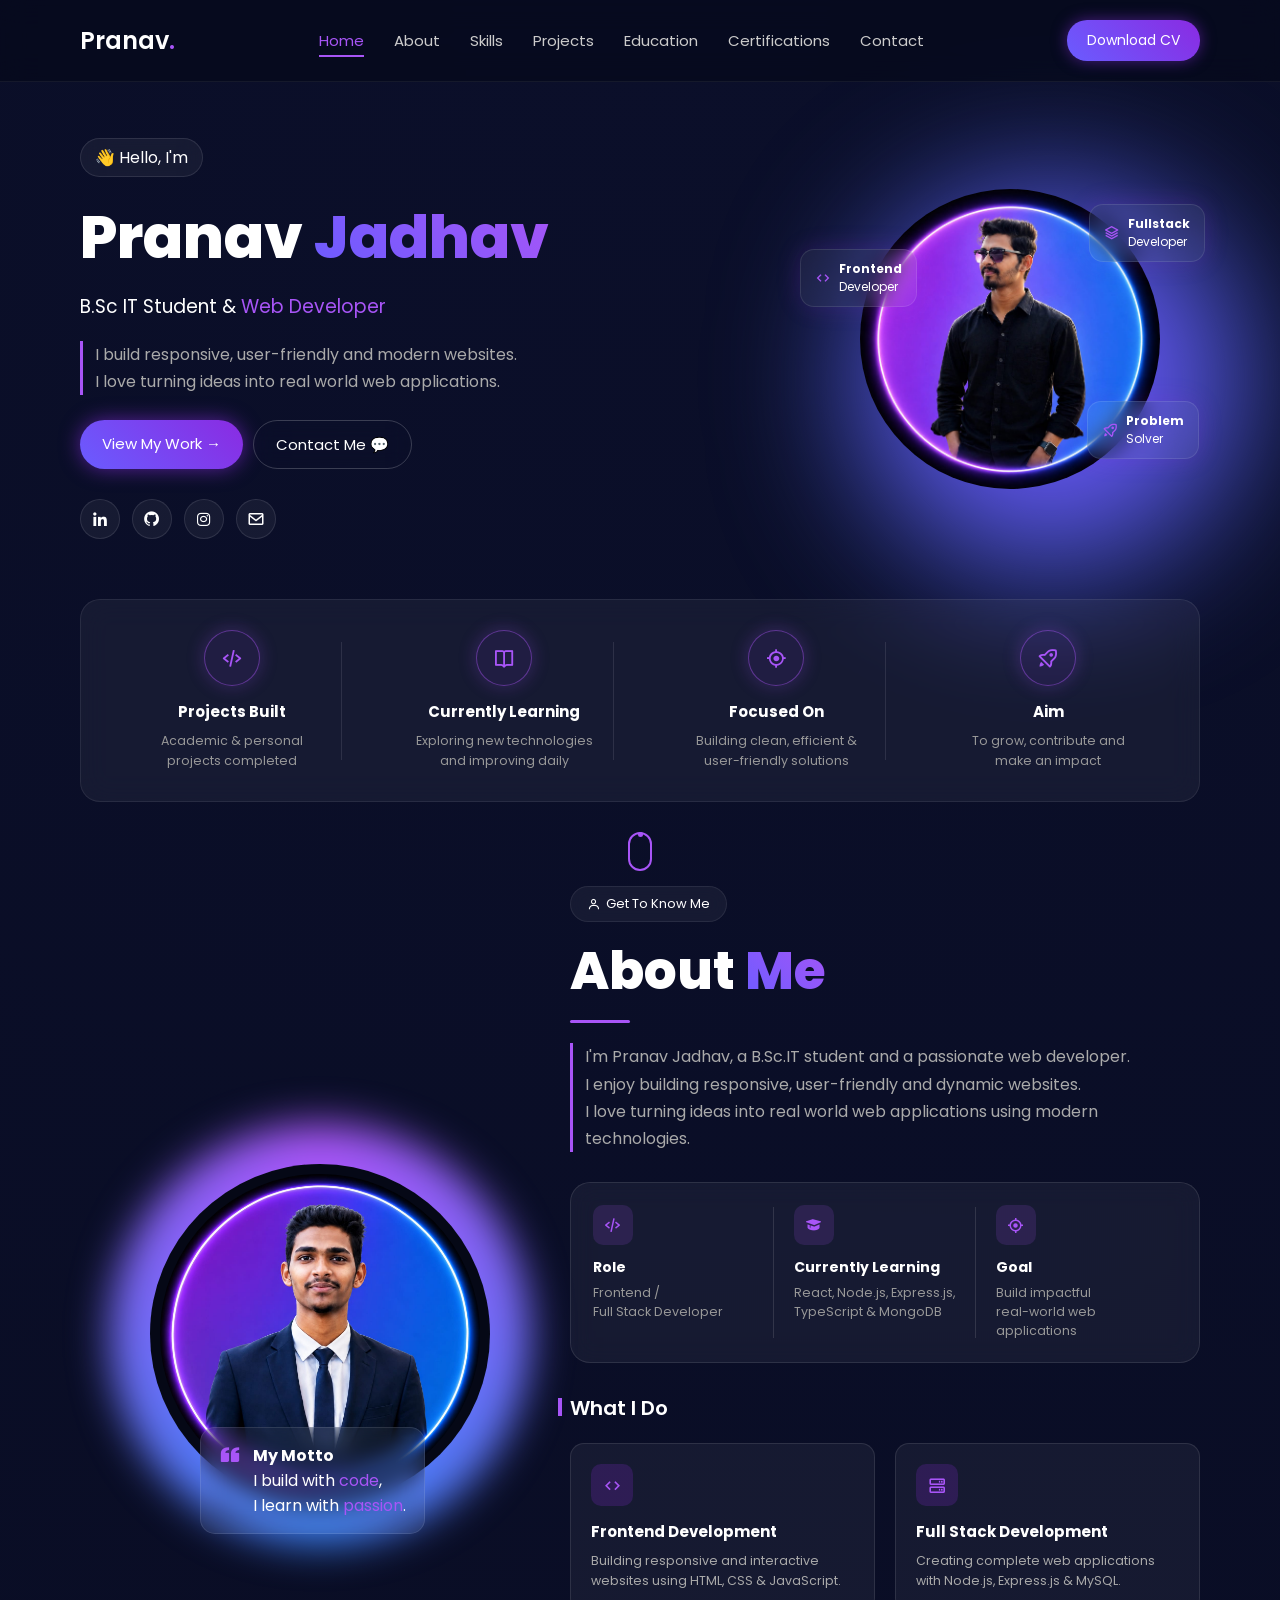
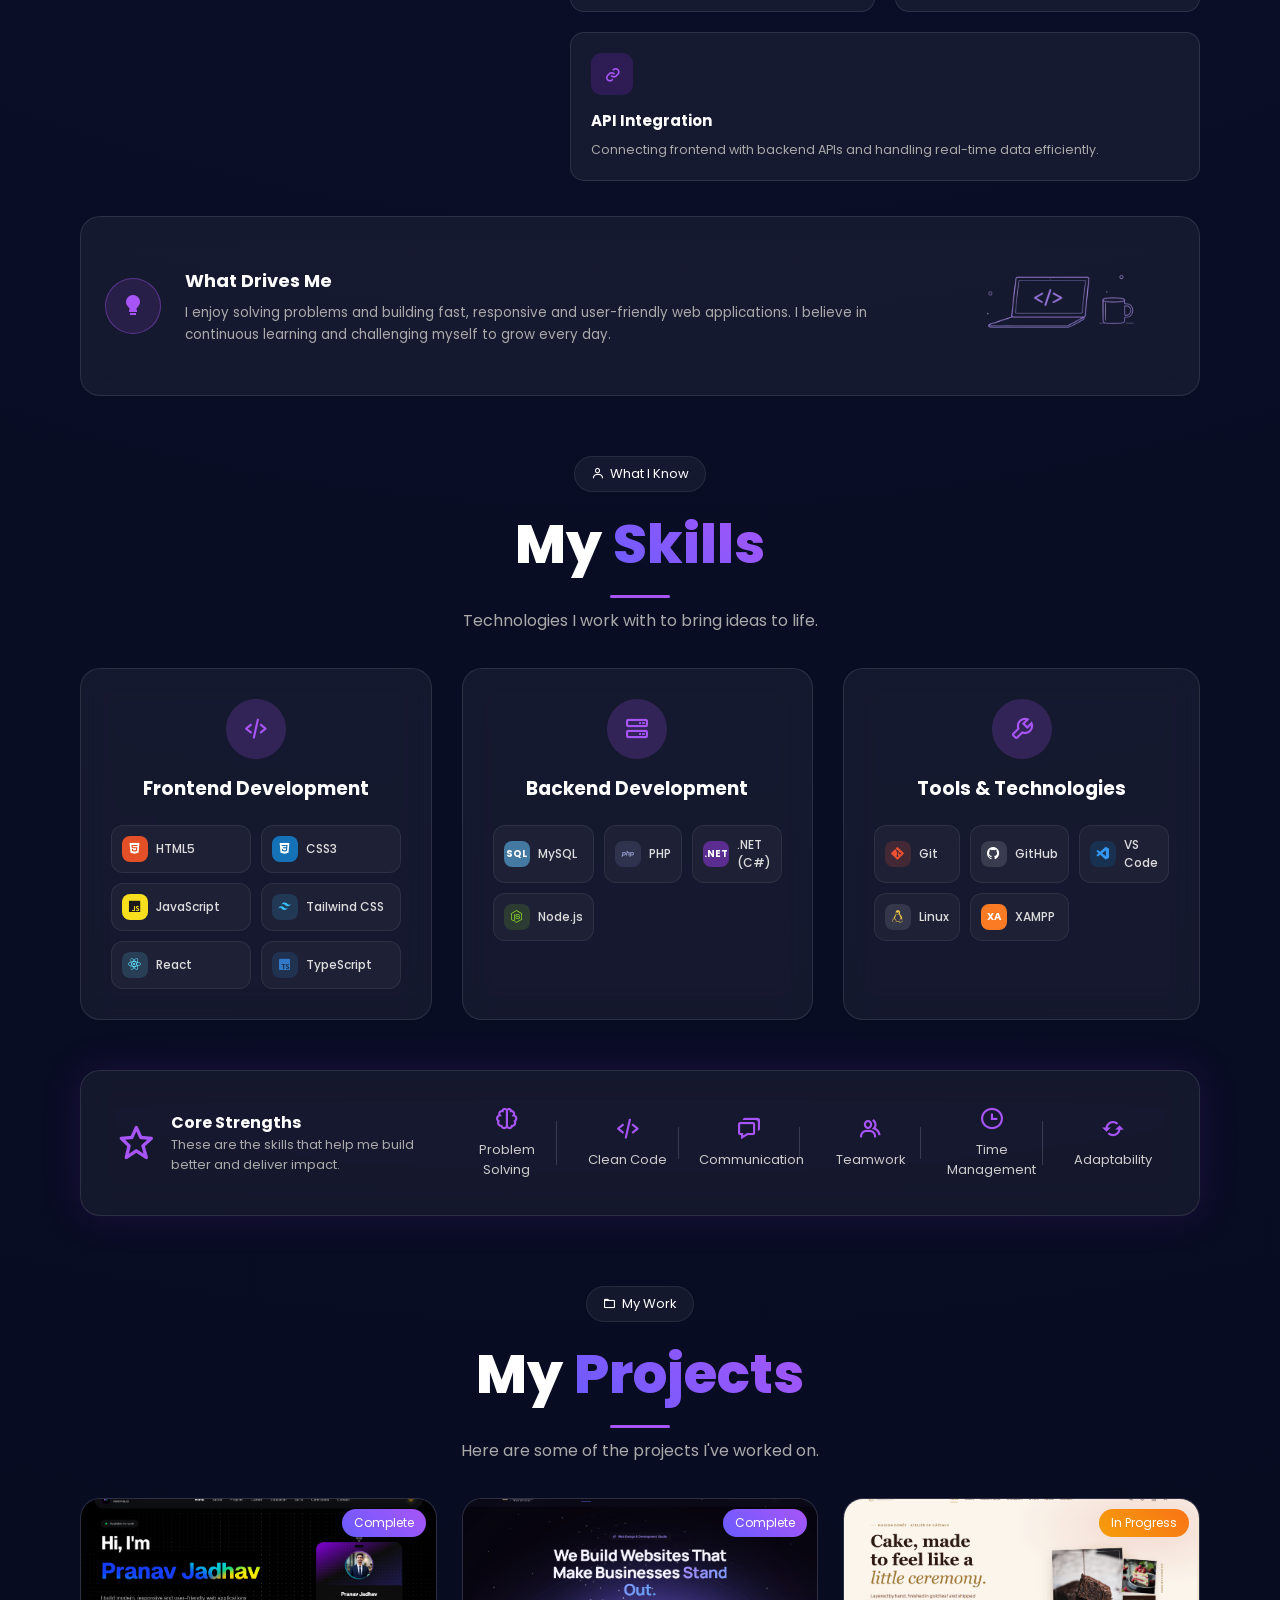
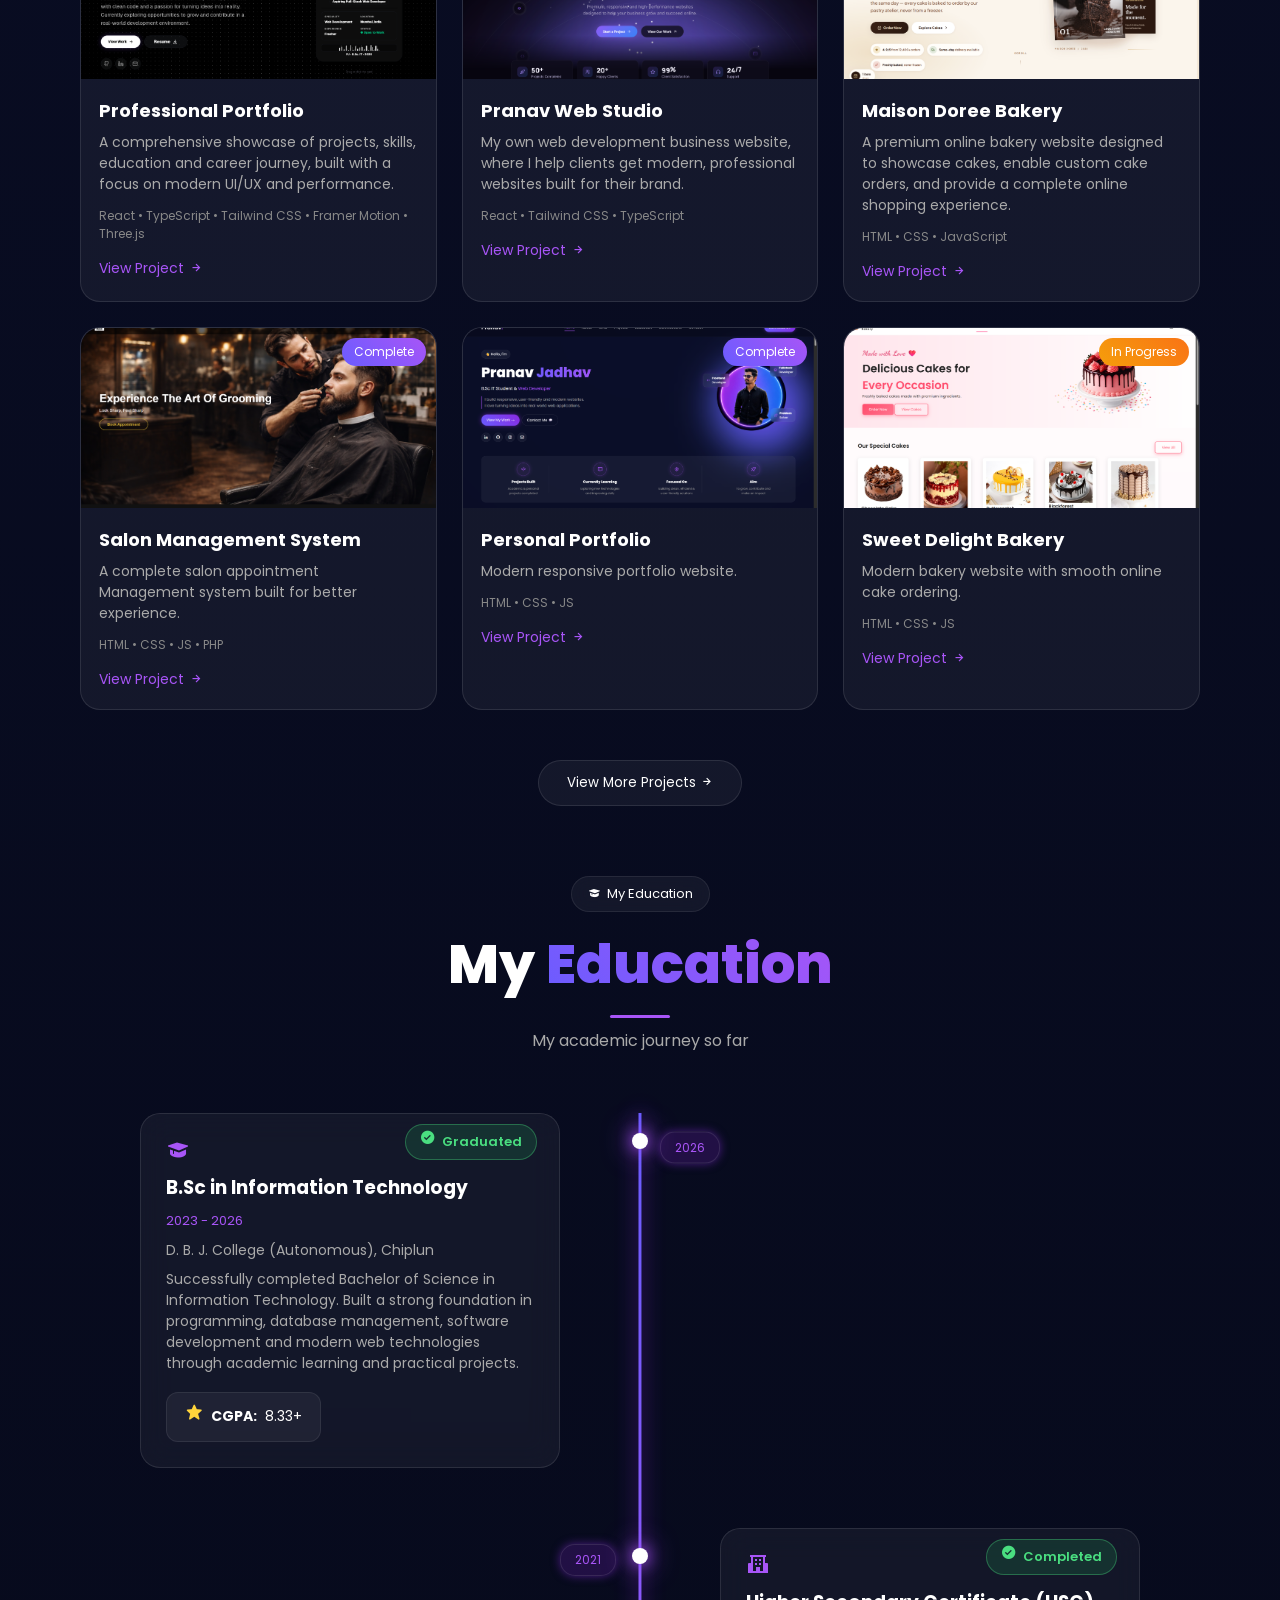
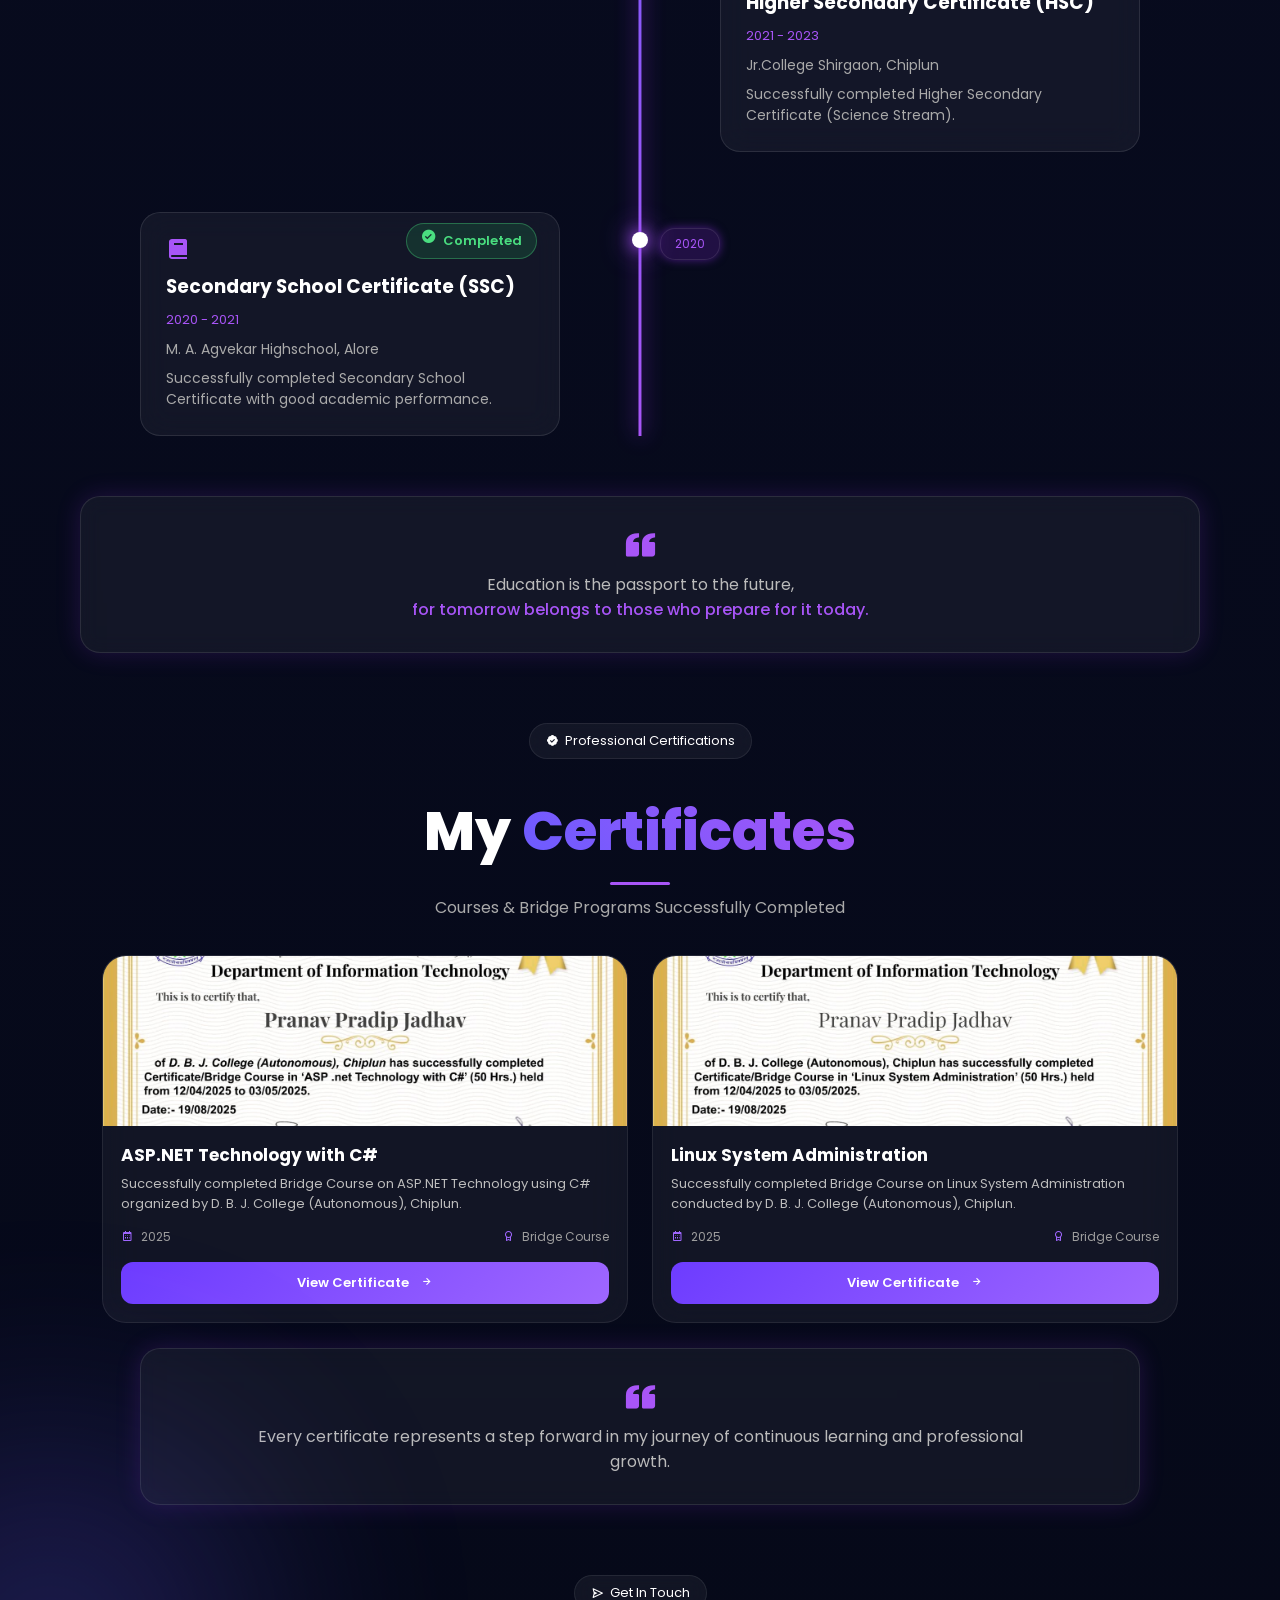
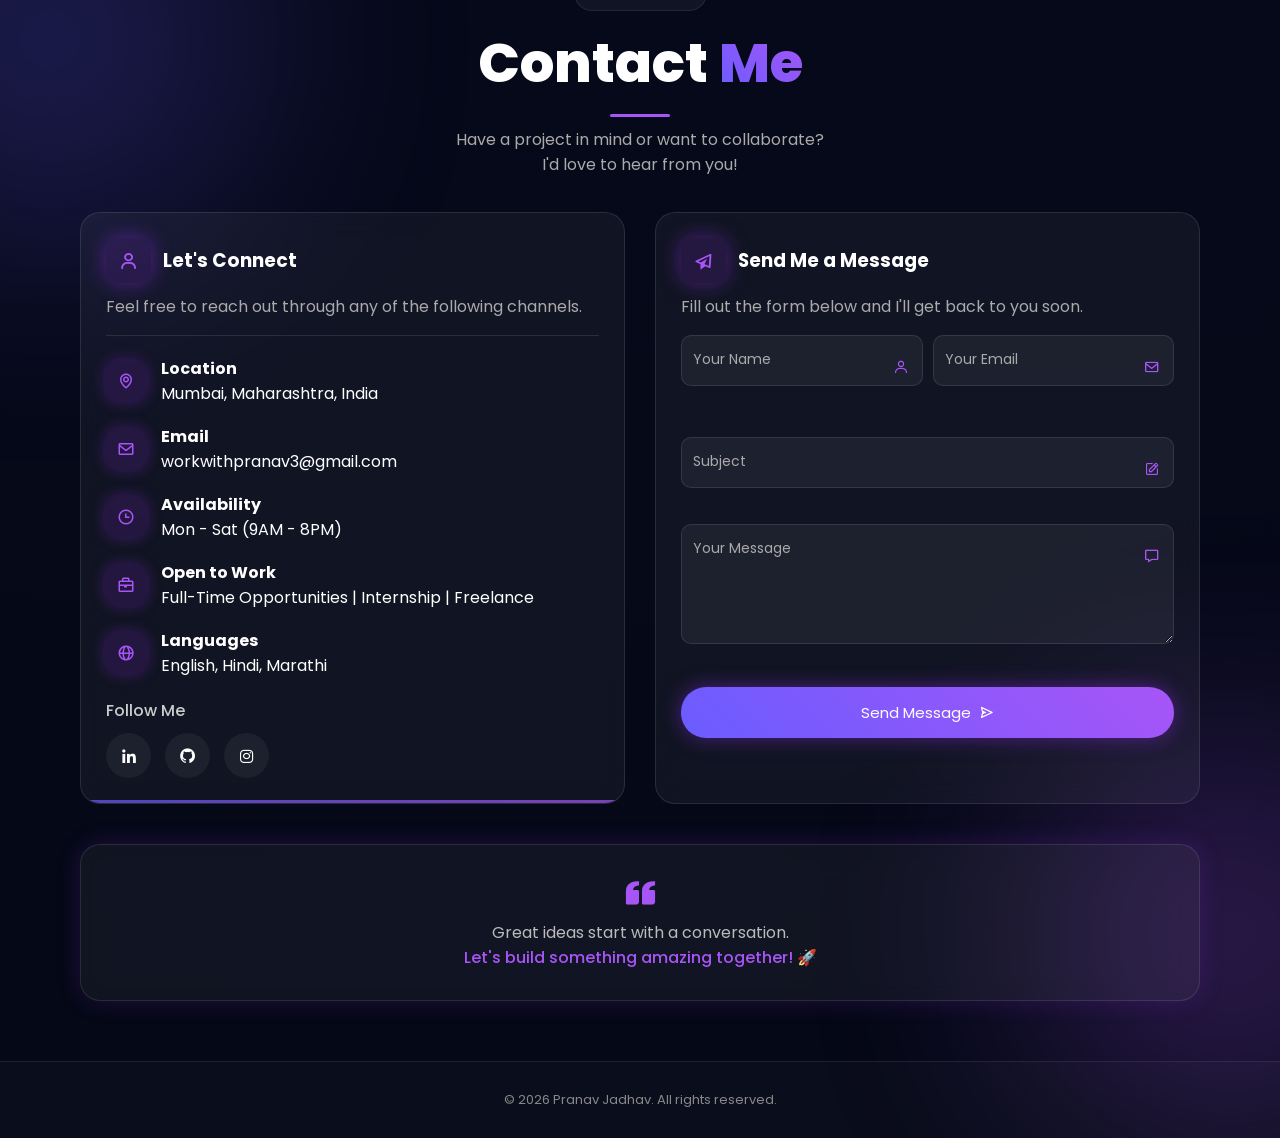
==== commit a32c59bd: "Updated portfolio" ====
--- a/index.html
+++ b/index.html
@@ -365,10 +365,23 @@
 
   <div class="projects-container" id="projectsContainer">
 
+    <div class="project-card" data-project="professional-portfolio">
+      <div class="img-box">
+        <img src="./images/professional-portfolio.png" alt="Professional Portfolio" loading="lazy">
+        <span class="badge">Complete</span>
+      </div>
+      <div class="content">
+        <h3>Professional Portfolio</h3>
+        <p>A comprehensive showcase of projects, skills, education and career journey, built with a focus on modern UI/UX and performance.</p>
+        <div class="tech">React • TypeScript • Tailwind CSS • Framer Motion • Three.js</div>
+        <button type="button" class="link view-project-btn" data-link="">View Project <i class='bx bx-right-arrow-alt'></i></button>
+      </div>
+    </div>
+
     <div class="project-card" data-project="pranavwebstudio">
       <div class="img-box">
         <img src="./images/pranavwebstudio.png" alt="Pranav Web Studio" loading="lazy">
-        <span class="badge processing">In Progress</span>
+        <span class="badge">Complete</span>
       </div>
       <div class="content">
         <h3>Pranav Web Studio</h3>
